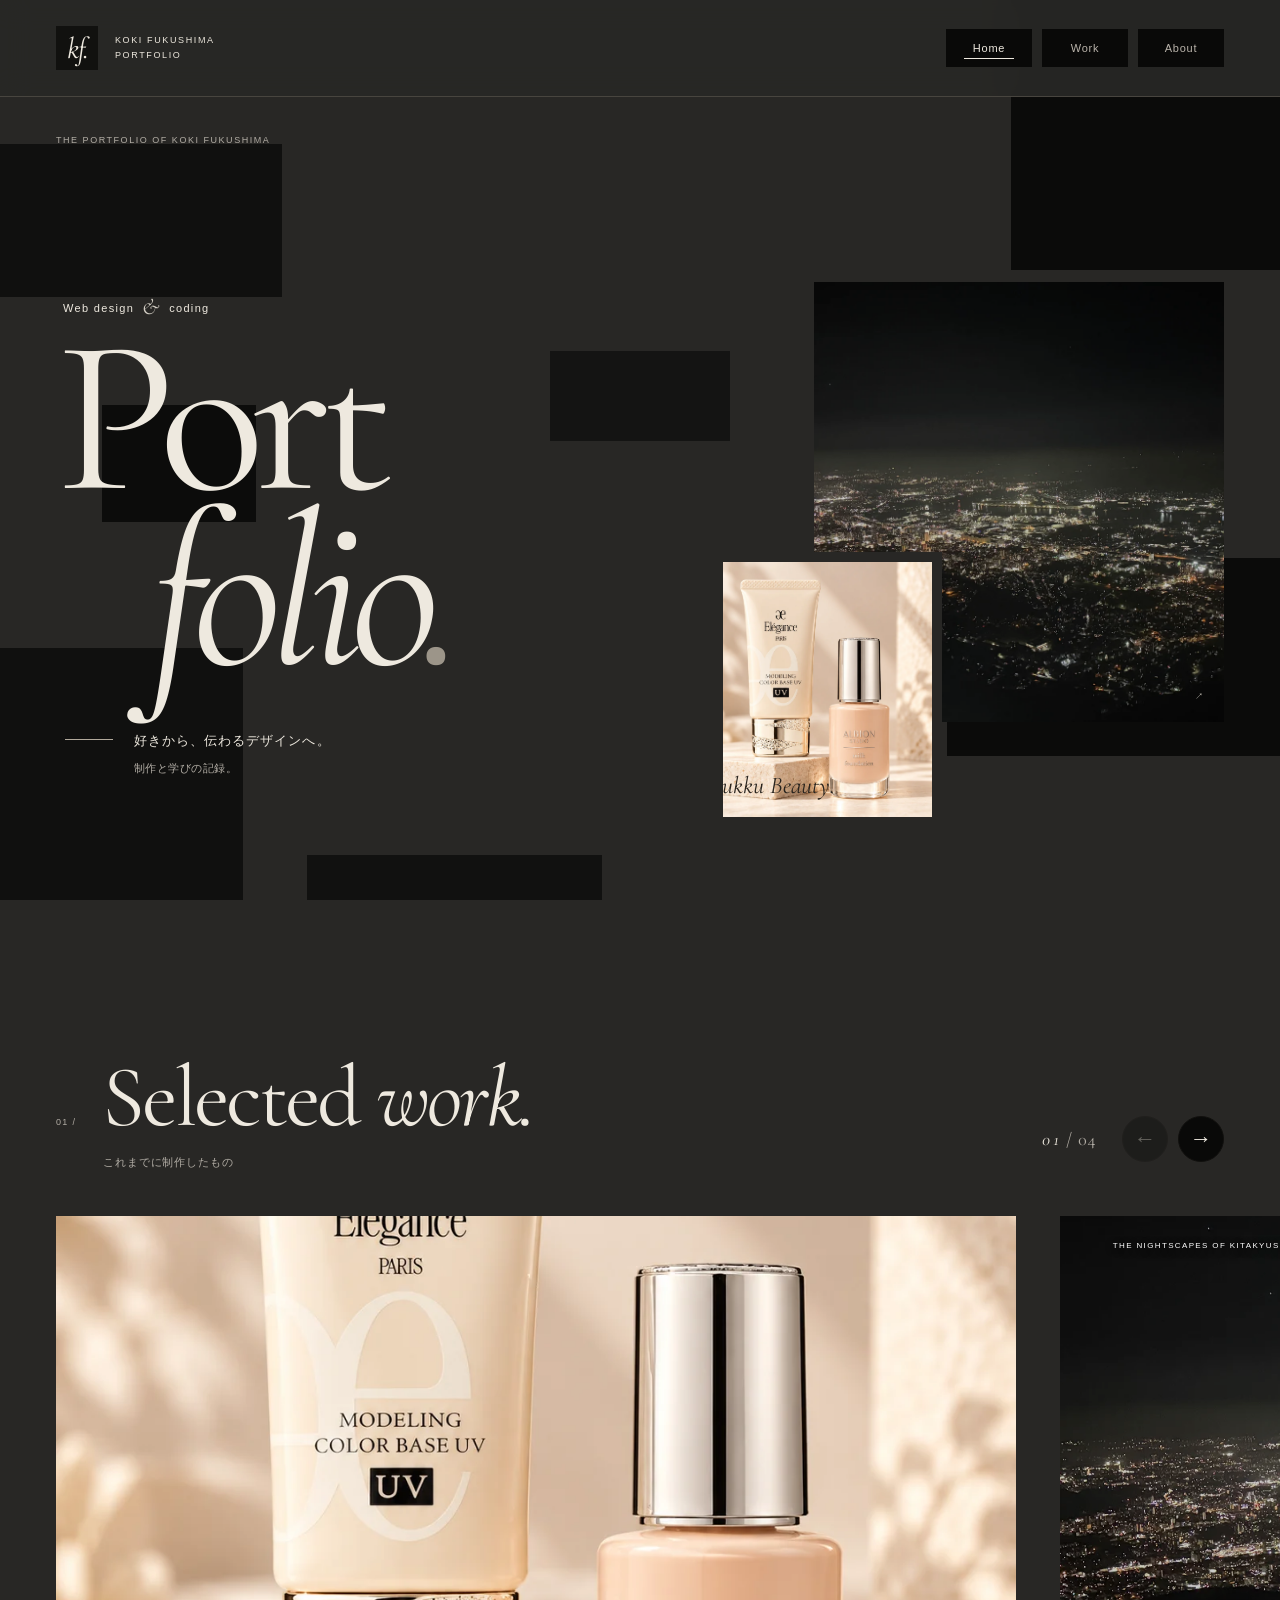
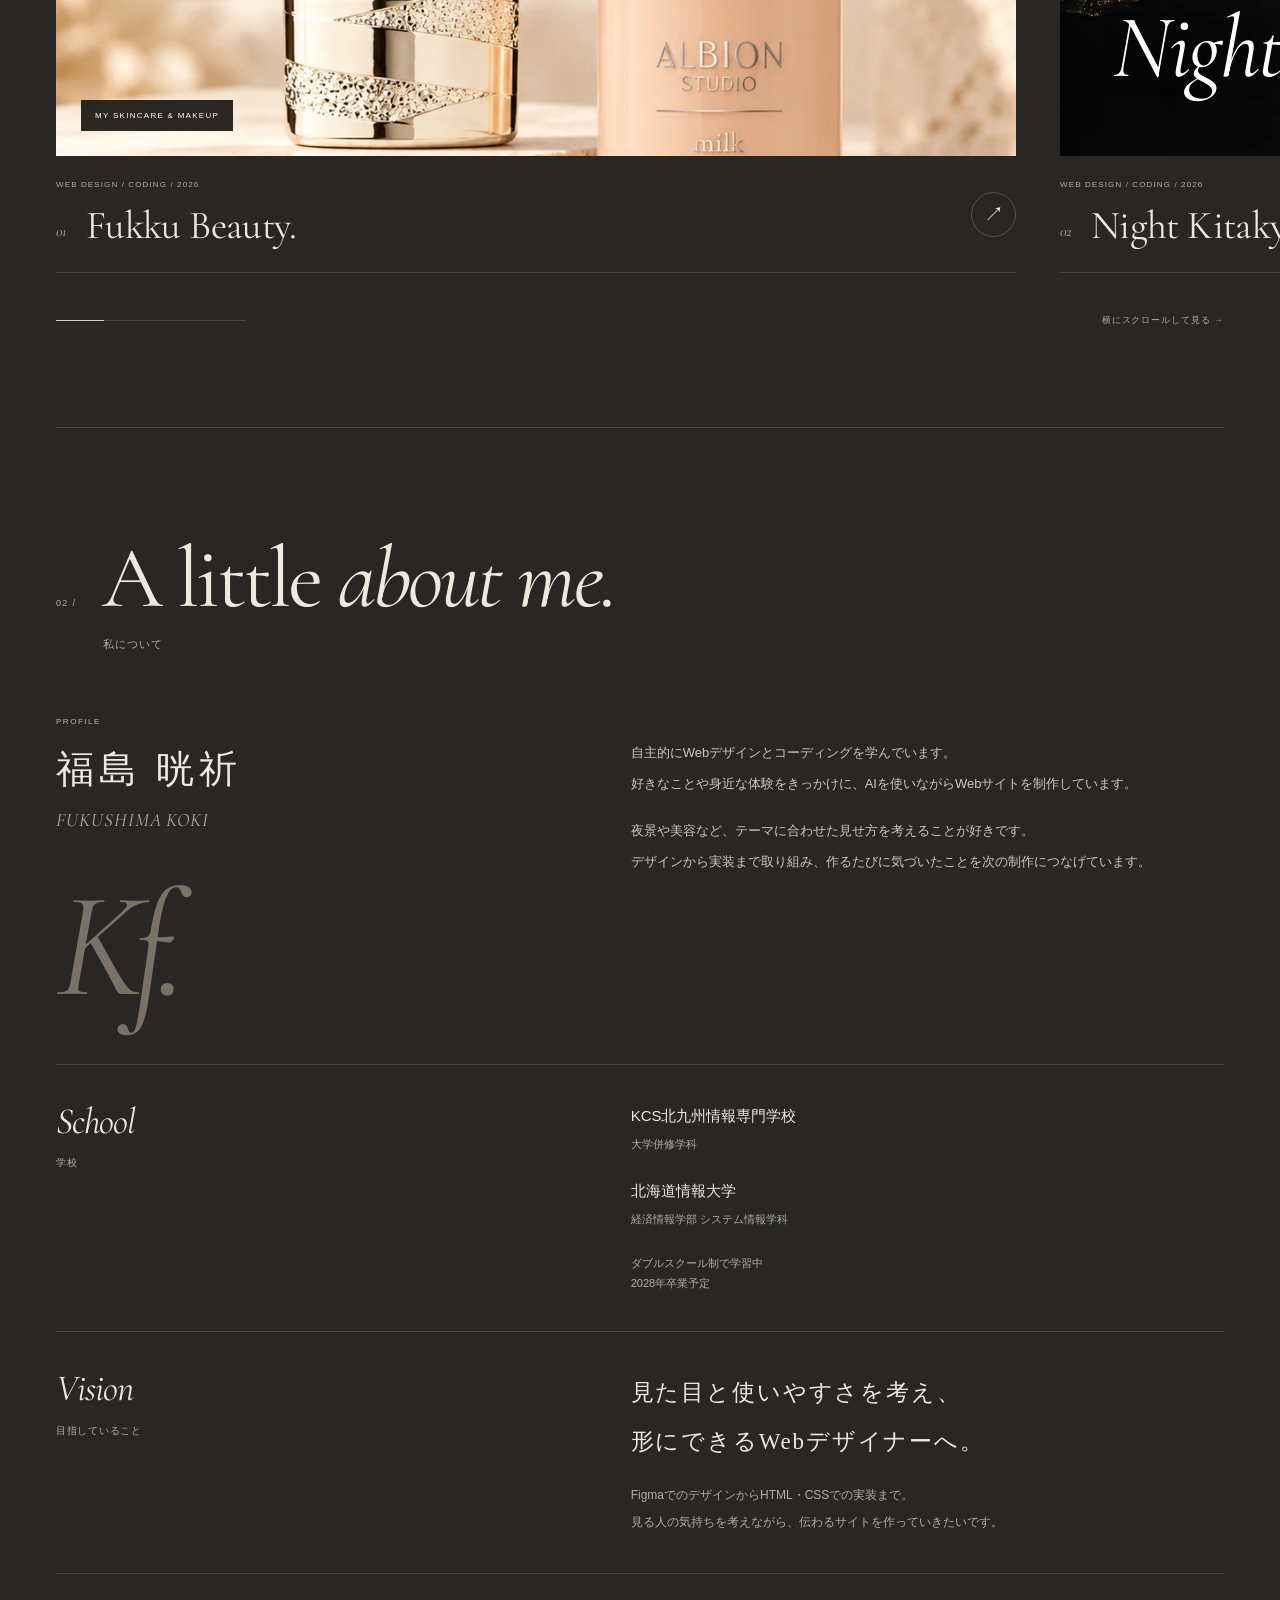
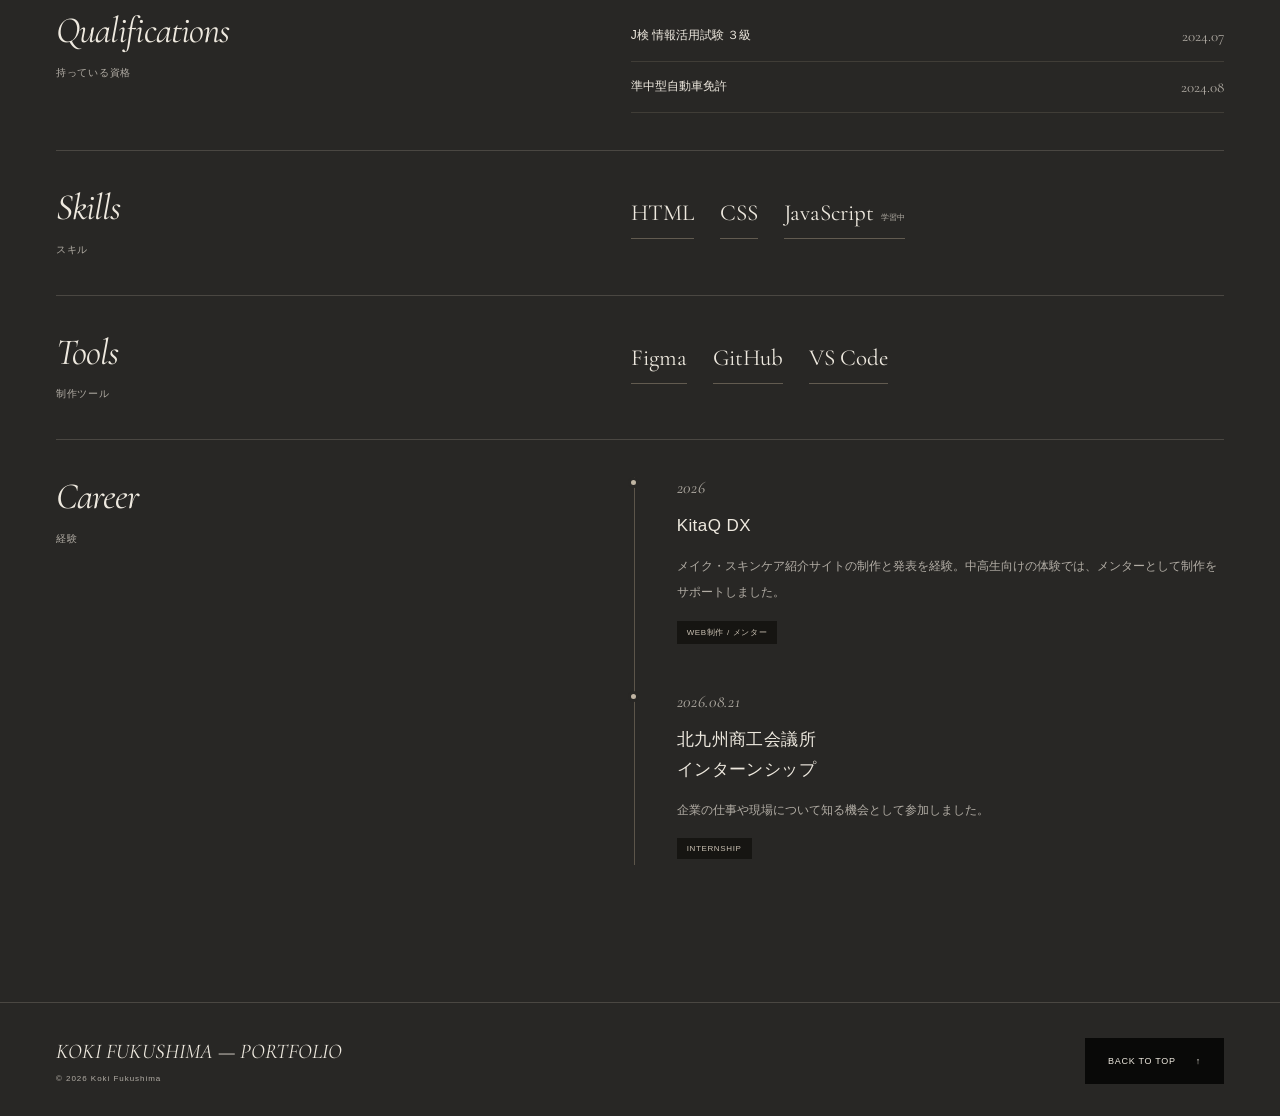
==== index.html @ ad609c37 "Reorder portfolio works and add Toresyoku project" ====
<!doctype html>
<html lang="ja">
  <head>
    <meta charset="utf-8" />
    <meta name="viewport" content="width=device-width,initial-scale=1" />
    <meta name="theme-color" content="#292929" />
    <title>Koki Fukushima — Portfolio</title>
    <meta
      name="description"
      content="福島こうきのポートフォリオ。Webデザインとコーディングの制作作品、プロフィール、活動の記録を紹介します。"
    />
    <link rel="icon" href="assets/favicon.svg" type="image/svg+xml" />
    <link rel="stylesheet" href="assets/fonts/fonts.css" />
    <link rel="stylesheet" href="styles.css" />
    <link rel="stylesheet" href="editorial.css" />
    <script defer src="app.js"></script>
  </head>

  <body>
    <div class="ambient-background" aria-hidden="true">
      <div class="ambient-scene">
        <span class="ambient-block"></span><span class="ambient-block"></span
        ><span class="ambient-block"></span><span class="ambient-block"></span
        ><span class="ambient-block"></span><span class="ambient-block"></span
        ><span class="ambient-block"></span>
      </div>
    </div>
    <a class="skip" href="#main">本文へスキップ</a>
    <header class="site-header">
      <div class="wrap header-inner">
        <a class="brand" href="index.html#home" aria-label="福島こうきのポートフォリオ ホーム"
          ><span class="brand-mark">kf.</span
          ><span class="brand-name">KOKI FUKUSHIMA<br />PORTFOLIO</span></a
        >
        <nav class="nav" aria-label="メインナビゲーション">
          <a href="#home" aria-current="location">Home</a><a href="#work">Work</a
          ><a href="#about">About</a>
        </nav>
      </div>
    </header>

    <main id="main">
      <section id="home" class="hero wrap fade-in" aria-labelledby="home-title">
        <div class="hero-top">
          <p class="micro">THE PORTFOLIO OF KOKI FUKUSHIMA</p>
        </div>
        <div class="hero-editorial">
          <div class="hero-type">
            <p class="hero-pretitle">Web design <i>&</i> coding</p>
            <h1 id="home-title" aria-label="Portfolio">
              <span class="title-first">Port</span
              ><span class="title-second">folio<span class="title-period">.</span></span>
            </h1>
            <div class="hero-description">
              <span class="fine-line" aria-hidden="true"></span>
              <p>好きから、伝わるデザインへ。<br /><span>制作と学びの記録。</span></p>
            </div>
          </div>
          <div class="hero-composition">
            <a
              class="hero-image hero-image-night"
              href="work/night-kitakyu/index.html"
              aria-label="Night Kitakyuの作品詳細を見る"
              ><img
                src="assets/night.webp"
                alt="北九州の街に広がる夜景"
                fetchpriority="high"
              /><span class="hero-image-label"
                >02 / NIGHT KITAKYU <span aria-hidden="true">↗</span></span
              ></a
            ><a
              class="hero-image hero-image-beauty"
              href="work/fukku-beauty/index.html"
              aria-label="Fukku Beauty.の作品詳細を見る"
              ><img src="assets/beauty.webp" alt="やわらかな光の中のメイク用品" /><span
                class="hero-beauty-label"
                >Fukku Beauty.</span
              ></a
            ><span class="vertical-caption" aria-hidden="true">DIFFERENT MOODS. ONE CREATOR.</span>
          </div>
        </div>
      </section>

      <section id="work" class="section work-section" aria-labelledby="work-title">
        <div class="wrap section-head">
          <div>
            <div class="section-heading">
              <span class="section-index">01 /</span>
              <h2 id="work-title">Selected <em>work.</em></h2>
            </div>
            <p class="section-sub">これまでに制作したもの</p>
          </div>
          <div class="work-controls">
            <p class="work-count" aria-live="polite" aria-atomic="true">
              <strong data-current>01</strong> / 04
            </p>
            <button
              class="arrow-button"
              data-direction="prev"
              type="button"
              aria-label="前の作品へ"
              disabled
            >
              <span class="arrow-icon" aria-hidden="true">←</span></button
            ><button
              class="arrow-button"
              data-direction="next"
              type="button"
              aria-label="次の作品へ"
            >
              <span class="arrow-icon" aria-hidden="true">→</span>
            </button>
          </div>
        </div>
        <div
          class="work-track"
          tabindex="0"
          role="region"
          aria-label="作品一覧。横スクロール、左右の矢印キー、または前後のボタンで移動できます"
        >
          <article class="work-card">
            <a
              class="card-link"
              href="work/fukku-beauty/index.html"
              aria-label="Fukku Beauty.の作品詳細を見る"
              ><div class="card-visual visual-beauty">
                <img
                  src="assets/beauty.webp"
                  alt="メイク・スキンケアサイトで使用しているベースメイク用品の画像"
                  loading="lazy"
                  decoding="async"
                /><span class="visual-label">MY SKINCARE & MAKEUP</span>
              </div>
              <div class="card-meta">
                <div>
                  <p class="card-kicker">
                    WEB DESIGN / CODING <span aria-hidden="true"> / </span> 2026
                  </p>
                  <h3><span class="card-number">01</span>Fukku Beauty.</h3>
                </div>
                <span class="card-open" aria-hidden="true">↗</span>
              </div></a
            >
          </article>
          <article class="work-card">
            <a
              class="card-link"
              href="work/night-kitakyu/index.html"
              aria-label="Night Kitakyuの作品詳細を見る"
              ><div class="card-visual visual-night">
                <img
                  src="assets/night.webp"
                  alt="Night Kitakyuで使用している皿倉山からの夜景写真"
                  loading="lazy"
                  decoding="async"
                /><span class="visual-title">Night Kitakyu</span
                ><span class="visual-corner">THE NIGHTSCAPES OF KITAKYUSHU</span>
              </div>
              <div class="card-meta">
                <div>
                  <p class="card-kicker">
                    WEB DESIGN / CODING <span aria-hidden="true"> / </span> 2026
                  </p>
                  <h3><span class="card-number">02</span>Night Kitakyu</h3>
                </div>
                <span class="card-open" aria-hidden="true">↗</span>
              </div></a
            >
          </article>
          <article class="work-card">
            <a class="card-link" href="work/toresyoku/index.html" aria-label="トレ食の作品詳細を見る">
              <div class="card-visual visual-toresyoku">
                <img src="assets/toresyoku.webp" alt="トレ食のロゴ。食事とトレーニングを組み合わせた赤いビジュアル" loading="lazy" decoding="async" />
              </div>
              <div class="card-meta">
                <div>
                  <p class="card-kicker">WEB DESIGN / CODING <span aria-hidden="true"> / </span> 2026</p>
                  <h3><span class="card-number">03</span>トレ食</h3>
                </div>
                <span class="card-open" aria-hidden="true">↗</span>
              </div>
            </a>
          </article>
          <article class="work-card">
            <a
              class="card-link"
              href="work/mens-makeup/index.html"
              aria-label="メンズメイク基礎編の作品詳細を見る"
              ><div class="card-visual visual-mens">
                <img
                  src="assets/mens.webp"
                  alt="メンズメイク基礎編で使用している洗顔のイラスト"
                  loading="lazy"
                  decoding="async"
                /><span class="visual-label">清潔感、たったの５ステップで。</span>
              </div>
              <div class="card-meta">
                <div>
                  <p class="card-kicker">
                    WEB DESIGN / CODING <span aria-hidden="true"> / </span> 2026
                  </p>
                  <h3><span class="card-number">04</span>メンズメイク基礎編</h3>
                </div>
                <span class="card-open" aria-hidden="true">↗</span>
              </div></a
            >
          </article>
        </div>
        <div class="wrap work-foot">
          <div class="progress" aria-hidden="true"><div class="progress-bar"></div></div>
          <p class="work-hint">横にスクロールして見る <span aria-hidden="true">→</span></p>
        </div>
      </section>

      <section id="about" class="section about wrap" aria-labelledby="about-title">
        <div class="section-heading">
          <span class="section-index">02 /</span>
          <h2 id="about-title">A little <em>about me.</em></h2>
        </div>
        <p class="section-sub">私について</p>
        <div class="about-intro">
          <div>
            <p class="profile-caption">PROFILE</p>
            <h3 class="profile-name">福島 晄祈</h3>
            <p class="profile-en">FUKUSHIMA KOKI</p>
            <div class="profile-mark" aria-hidden="true">Kf.</div>
          </div>
          <div class="profile-text">
            <p>
              自主的にWebデザインとコーディングを学んでいます。<br />好きなことや身近な体験をきっかけに、AIを使いながらWebサイトを制作しています。
            </p>
            <p>
              夜景や美容など、テーマに合わせた見せ方を考えることが好きです。<br />デザインから実装まで取り組み、作るたびに気づいたことを次の制作につなげています。
            </p>
          </div>
        </div>
        <div class="about-group">
          <div class="group-label">
            <h3 lang="en">School</h3>
            <p>学校</p>
          </div>
          <div>
            <div class="education-item">
              <p class="school">KCS北九州情報専門学校</p>
              <p class="school-detail">大学併修学科</p>
            </div>
            <div class="education-item">
              <p class="school">北海道情報大学</p>
              <p class="school-detail">経済情報学部 システム情報学科</p>
              <br />
              <p class="school-detail">ダブルスクール制で学習中<br />2028年卒業予定</p>
            </div>
          </div>
        </div>
        <div class="about-group">
          <div class="group-label">
            <h3 lang="en">Vision</h3>
            <p>目指していること</p>
          </div>
          <div>
            <p class="about-vision">見た目と使いやすさを考え、<br />形にできるWebデザイナーへ。</p>
            <p class="about-note">
              FigmaでのデザインからHTML・CSSでの実装まで。<br />見る人の気持ちを考えながら、伝わるサイトを作っていきたいです。
            </p>
          </div>
        </div>
        <div class="about-group">
          <div class="group-label">
            <h3 lang="en">Qualifications</h3>
            <p>持っている資格</p>
          </div>
          <ul class="cert-list">
            <li><span>J検 情報活用試験 ３級</span><time datetime="2024-07">2024.07</time></li>
            <li><span>準中型自動車免許</span><time datetime="2024-08">2024.08</time></li>
          </ul>
        </div>
        <div class="about-group">
          <div class="group-label">
            <h3 lang="en">Skills</h3>
            <p>スキル</p>
          </div>
          <div>
            <div class="skills">
              <span class="skill">HTML</span><span class="skill">CSS</span
              ><span class="skill">JavaScript<small>学習中</small></span>
            </div>
          </div>
        </div>
        <div class="about-group">
          <div class="group-label">
            <h3 lang="en">Tools</h3>
            <p>制作ツール</p>
          </div>
          <div>
            <div class="skills">
              <span class="skill">Figma</span><span class="skill">GitHub</span
              ><span class="skill">VS Code</span>
            </div>
          </div>
        </div>
        <div class="about-group events">
          <div class="group-label">
            <h3 lang="en">Career</h3>
            <p>経験</p>
          </div>
          <div class="timeline">
            <article class="timeline-item">
              <time datetime="2026">2026</time>
              <h4>KitaQ DX</h4>
              <p>
                メイク・スキンケア紹介サイトの制作と発表を経験。中高生向けの体験では、メンターとして制作をサポートしました。
              </p>
              <span class="event-type">WEB制作 / メンター</span>
            </article>
            <article class="timeline-item">
              <time datetime="2026-08-21">2026.08.21</time>
              <h4>北九州商工会議所<br />インターンシップ</h4>
              <p>企業の仕事や現場について知る機会として参加しました。</p>
              <span class="event-type">INTERNSHIP</span>
            </article>
          </div>
        </div>
      </section>
    </main>

    <footer class="footer">
      <div class="wrap footer-inner">
        <div>
          <p class="footer-title">KOKI FUKUSHIMA — PORTFOLIO</p>
          <p class="footer-copy">© 2026 Koki Fukushima</p>
        </div>
        <a class="back-top" href="index.html#home">BACK TO TOP <span aria-hidden="true">↑</span></a>
      </div>
    </footer>
  </body>
</html>
---- assets/fonts/fonts.css ----
@font-face {
  font-family: 'Cormorant Garamond';
  font-style: italic;
  font-weight: 400;
  font-display: swap;
  src: url(cormorant-0.ttf) format('truetype');
}

@font-face {
  font-family: 'Cormorant Garamond';
  font-style: italic;
  font-weight: 500;
  font-display: swap;
  src: url(cormorant-1.ttf) format('truetype');
}

@font-face {
  font-family: 'Cormorant Garamond';
  font-style: normal;
  font-weight: 400;
  font-display: swap;
  src: url(cormorant-2.ttf) format('truetype');
}

@font-face {
  font-family: 'Cormorant Garamond';
  font-style: normal;
  font-weight: 500;
  font-display: swap;
  src: url(cormorant-3.ttf) format('truetype');
}
---- styles.css ----
/* 色・余白・文字の設定はここでまとめて変更できます。 */
:root {
  --bg: #292929;
  --surface: #303030;
  --ink: #f1f0eb;
  --muted: #b3b3af;
  --line: #494949;
  --black: #080808;
  --page: min(1200px, calc(100% - 112px));
  --radius: 4px;
  font-family: Arial, 'Noto Sans JP', 'Hiragino Kaku Gothic ProN', 'Yu Gothic', Meiryo, sans-serif;
  color: var(--ink);
  background: var(--bg);
  font-synthesis: none;
  color-scheme: dark;
}

* {
  box-sizing: border-box;
}

html {
  scroll-behavior: smooth;
  scroll-padding-top: 110px;
}

body {
  margin: 0;
  overflow-x: hidden;
}

button,
a {
  -webkit-tap-highlight-color: transparent;
}

a {
  color: inherit;
  text-decoration: none;
}

button {
  font: inherit;
}

button,
a {
  touch-action: manipulation;
}

button:focus-visible,
a:focus-visible,
[tabindex]:focus-visible {
  outline: 2px solid #eee;
  outline-offset: 6px;
}

::selection {
  background: #d8d8d2;
  color: #111;
}

.wrap {
  width: var(--page);
  margin-inline: auto;
}

.skip {
  position: fixed;
  top: -100px;
  left: 20px;
  z-index: 100;
  background: #fff;
  color: #111;
  padding: 12px;
}

.skip:focus {
  top: 10px;
}

.site-header {
  height: 94px;
  position: sticky;
  top: 0;
  z-index: 20;
  background: #292929f5;
  backdrop-filter: blur(12px);
  border-bottom: 1px solid var(--line);
}

.header-inner {
  height: 100%;
  display: flex;
  align-items: center;
  justify-content: space-between;
}

.brand {
  display: flex;
  align-items: center;
  gap: 13px;
}

.brand-mark {
  height: 39px;
  width: 39px;
  display: grid;
  place-items: center;
  background: var(--black);
  font-weight: 700;
  font-size: 16px;
  letter-spacing: -1px;
  border-radius: 2px;
}

.brand-name {
  font-size: 12px;
  letter-spacing: 0.1em;
  line-height: 1.45;
}

.nav {
  display: flex;
  gap: 5px;
  background: var(--black);
  padding: 5px;
  border-radius: 5px;
}

.nav a {
  min-width: 83px;
  padding: 12px 17px;
  text-align: center;
  color: #aaa;
  font-size: 13px;
  border-radius: 3px;
  transition:
    background 0.2s,
    color 0.2s;
}

.nav a:hover {
  color: #fff;
  background: #202020;
}

.nav a[aria-current] {
  background: #252525;
  color: #fff;
}

.nav a[aria-current]:before {
  content: '';
  display: inline-block;
  width: 5px;
  height: 5px;
  border-radius: 50%;
  background: #eee;
  vertical-align: middle;
  margin-right: 8px;
}

.hero {
  padding: 76px 0 38px;
  min-height: 650px;
  display: flex;
  flex-direction: column;
  justify-content: space-between;
}

.hero-top,
.hero-bottom,
.hero-foot,
.section-head,
.work-foot,
.card-meta,
.footer-inner {
  display: flex;
  justify-content: space-between;
  align-items: center;
  gap: 24px;
}

.micro {
  font-size: 11px;
  letter-spacing: 0.14em;
  font-weight: 500;
}

.muted {
  color: var(--muted);
}

.hero-top .micro:last-child {
  color: var(--muted);
}

h1,
h2,
h3,
p {
  margin: 0;
}

.hero h1 {
  font-size: clamp(72px, 12.8vw, 184px);
  line-height: 0.95;
  font-weight: 500;
  letter-spacing: -0.075em;
  margin: 44px 0 39px;
  white-space: nowrap;
}

.hero h1 span {
  color: #92928f;
}

.hero-bottom {
  align-items: flex-end;
}

.hero-copy {
  font-size: clamp(20px, 2.25vw, 30px);
  font-weight: 500;
  line-height: 1.8;
  letter-spacing: 0.06em;
}

.hero-profile {
  font-size: 12px;
  line-height: 2.1;
  letter-spacing: 0.05em;
}

.hero-profile strong {
  display: block;
  color: var(--ink);
  font-weight: 500;
  font-size: 17px;
}

.hero-foot {
  padding-top: 43px;
  margin-top: 43px;
  border-top: 1px solid var(--line);
}

.scroll-link {
  display: inline-flex;
  align-items: center;
  gap: 17px;
  font-size: 11px;
  letter-spacing: 0.1em;
}

.down {
  font-size: 20px;
}

.section {
  padding: 78px 0 90px;
  scroll-margin-top: 25px;
}

.section-head {
  align-items: flex-end;
  margin-bottom: 37px;
}

.section-heading {
  display: flex;
  align-items: baseline;
  gap: 22px;
}

.section-heading h2 {
  font-size: clamp(48px, 6.4vw, 82px);
  font-weight: 400;
  letter-spacing: -0.055em;
  line-height: 1;
}

.section-index {
  font-size: 11px;
  color: var(--muted);
  letter-spacing: 0.1em;
}

.section-sub {
  font-size: 12px;
  color: var(--muted);
  margin-top: 15px;
  letter-spacing: 0.06em;
}

.work-controls {
  display: flex;
  align-items: center;
  gap: 10px;
}

.work-count {
  font-size: 12px;
  letter-spacing: 0.08em;
  color: var(--muted);
  margin-right: 15px;
  font-variant-numeric: tabular-nums;
}

.work-count strong {
  font-weight: 400;
  color: var(--ink);
}

.arrow-button {
  display: grid;
  place-items: center;
  background: var(--black);
  color: var(--ink);
  border: 1px solid var(--black);
  border-radius: 50%;
  width: 45px;
  height: 45px;
  cursor: pointer;
  transition:
    background 0.2s,
    transform 0.2s;
}

.arrow-button:hover {
  background: #171717;
  transform: translateY(-2px);
}

.arrow-button:disabled {
  opacity: 0.3;
  cursor: default;
  transform: none;
}

.arrow-icon {
  font-size: 22px;
  font-weight: 400;
}

.work-track {
  display: flex;
  gap: 30px;
  overflow-x: auto;
  scroll-snap-type: x mandatory;
  scrollbar-width: none;
  padding: 2px max(56px, calc((100vw - 1200px) / 2)) 20px;
  scroll-padding-inline: max(56px, calc((100vw - 1200px) / 2));
  overscroll-behavior-inline: contain;
}

.work-track::-webkit-scrollbar {
  display: none;
}

.work-card {
  flex: 0 0 min(78vw, 940px);
  scroll-snap-align: start;
  min-width: 0;
}

.card-link {
  display: block;
}

.card-visual {
  position: relative;
  width: 100%;
  aspect-ratio: 16/9;
  overflow: hidden;
  border-radius: var(--radius);
  background: #151515;
}

.card-visual img {
  width: 100%;
  height: 100%;
  object-fit: cover;
  display: block;
  transition: transform 0.65s cubic-bezier(0.2, 0.7, 0.2, 1);
}

.card-link:hover .card-visual img {
  transform: scale(1.025);
}

.visual-night img {
  filter: brightness(0.8);
}

.visual-night .visual-title {
  position: absolute;
  left: 6%;
  bottom: 12%;
  font-family: Georgia, serif;
  font-weight: 400;
  font-size: clamp(30px, 5vw, 72px);
  color: #fff;
  letter-spacing: 0.025em;
  text-shadow: 0 2px 20px #000;
}

.visual-corner {
  position: absolute;
  top: 22px;
  left: 25px;
  font-size: 10px;
  letter-spacing: 0.15em;
  color: #fff;
  text-shadow: 0 2px 8px #000;
}

.visual-beauty {
  background: #f1dce2;
}

.visual-beauty img {
  object-fit: cover;
  object-position: center 50%;
}

.visual-mens {
  background: #c6dfcd;
}

.visual-mens img {
  object-fit: contain;
  width: 75%;
  margin-left: auto;
  margin-right: auto;
}

.visual-label {
  position: absolute;
  left: 28px;
  bottom: 28px;
  padding: 9px 13px;
  background: #080808df;
  color: #fff;
  font-size: 11px;
  letter-spacing: 0.06em;
}

.card-meta {
  margin-top: 22px;
  align-items: flex-start;
}

.card-kicker {
  font-size: 10px;
  color: var(--muted);
  letter-spacing: 0.12em;
  margin-bottom: 10px;
}

.card-meta h3 {
  font-size: clamp(20px, 2.1vw, 28px);
  font-weight: 400;
  letter-spacing: 0.01em;
}

.card-number {
  display: inline-block;
  margin-right: 13px;
  font-size: 11px;
  color: var(--muted);
  vertical-align: middle;
}

.card-open {
  height: 40px;
  width: 40px;
  border: 1px solid var(--line);
  border-radius: 50%;
  display: grid;
  place-items: center;
  font-size: 22px;
  transition: background 0.2s;
}

.card-link:hover .card-open {
  background: var(--black);
  border-color: var(--black);
}

.work-foot {
  margin-top: 12px;
}

.progress {
  width: 160px;
  height: 2px;
  background: #4c4c4c;
}

.progress-bar {
  width: 33.333%;
  height: 100%;
  background: #d8d8d2;
  transition: transform 0.2s;
}

.work-hint {
  color: var(--muted);
  font-size: 10px;
  letter-spacing: 0.11em;
}

.about {
  border-top: 1px solid var(--line);
  padding-top: 90px;
}

.about-intro {
  display: grid;
  grid-template-columns: 1fr 1.45fr;
  gap: 80px;
  margin-top: 62px;
}

.profile-caption {
  font-size: 11px;
  letter-spacing: 0.15em;
  color: var(--muted);
  margin-bottom: 18px;
}

.profile-name {
  font-size: 38px;
  font-weight: 400;
  letter-spacing: 0.07em;
}

.profile-en {
  margin-top: 15px;
  color: var(--muted);
  font-size: 13px;
  letter-spacing: 0.12em;
}

.profile-mark {
  font-family: Georgia, serif;
  font-size: 115px;
  letter-spacing: -0.09em;
  color: #555550;
  line-height: 1;
  margin-top: 47px;
}

.profile-text {
  font-size: 14px;
  line-height: 2.25;
  color: #d0d0cb;
}

.profile-text p + p {
  margin-top: 16px;
}

.about-group {
  display: grid;
  grid-template-columns: 1fr 1.45fr;
  gap: 80px;
  border-top: 1px solid var(--line);
  padding: 34px 0;
}

.about-group:first-of-type {
  margin-top: 50px;
}

.group-label h3 {
  font-size: 16px;
  font-weight: 400;
  letter-spacing: 0.03em;
}

.group-label p {
  color: var(--muted);
  font-size: 10px;
  letter-spacing: 0.1em;
  margin-top: 9px;
}

.education-item + .education-item {
  margin-top: 22px;
}

.school {
  font-size: 16px;
  line-height: 1.8;
}

.school-detail {
  font-size: 12px;
  line-height: 1.9;
  color: var(--muted);
  margin-top: 5px;
}

.about-vision {
  font-size: 20px;
  line-height: 1.9;
  letter-spacing: 0.04em;
}

.about-note {
  font-size: 13px;
  color: var(--muted);
  line-height: 2;
  margin-top: 16px;
}

.cert-list {
  list-style: none;
  padding: 0;
  margin: 0;
}

.cert-list li {
  display: flex;
  justify-content: space-between;
  gap: 20px;
  padding: 13px 0;
  font-size: 14px;
  border-bottom: 1px solid #3b3b3b;
}

.cert-list time {
  font-size: 11px;
  color: var(--muted);
  white-space: nowrap;
}

.skills {
  display: flex;
  gap: 10px;
  flex-wrap: wrap;
}

.skill {
  border: 1px solid #555;
  padding: 10px 17px;
  font-size: 12px;
  line-height: 1.5;
  border-radius: 2px;
}

.skill small {
  color: var(--muted);
  font-size: 10px;
  margin-left: 7px;
}

.events {
  padding-bottom: 12px;
}

.timeline {
  padding-left: 23px;
  margin-left: 3px;
  border-left: 1px solid #5b5b58;
}

.timeline-item {
  position: relative;
  padding: 0 0 42px 15px;
}

.timeline-item:last-child {
  padding-bottom: 6px;
}

.timeline-item:before {
  content: '';
  width: 8px;
  height: 8px;
  background: var(--ink);
  border: 4px solid var(--bg);
  box-sizing: content-box;
  border-radius: 50%;
  position: absolute;
  left: -32px;
  top: 0;
}

.timeline time {
  font-size: 11px;
  color: var(--muted);
  letter-spacing: 0.1em;
}

.timeline h4 {
  font-size: 17px;
  font-weight: 400;
  line-height: 1.8;
  margin: 12px 0 10px;
}

.timeline p {
  font-size: 12px;
  color: var(--muted);
  line-height: 2;
}

.event-type {
  display: inline-block;
  font-size: 9px;
  letter-spacing: 0.08em;
  background: #1b1b1b;
  padding: 4px 8px;
  margin-top: 13px;
  color: #c6c6c0;
}

.footer {
  border-top: 1px solid var(--line);
  padding: 34px 0 27px;
}

.footer-title {
  font-size: 15px;
  letter-spacing: 0.03em;
}

.footer-copy {
  font-size: 10px;
  color: var(--muted);
  margin-top: 10px;
  letter-spacing: 0.07em;
}

.back-top {
  display: inline-flex;
  align-items: center;
  gap: 20px;
  background: var(--black);
  padding: 16px 22px;
  border-radius: 3px;
  font-size: 11px;
}

.detail-main {
  padding: 48px 0 100px;
}

.back-link {
  display: inline-flex;
  gap: 14px;
  font-size: 12px;
  color: var(--muted);
  padding: 12px 0;
}

.detail-heading {
  margin: 51px 0 35px;
}

.detail-heading h1 {
  font-size: clamp(33px, 5.6vw, 72px);
  line-height: 1.25;
  font-weight: 400;
  letter-spacing: -0.035em;
  margin-top: 18px;
}

.detail-subtitle {
  font-size: 14px;
  color: var(--muted);
  line-height: 1.9;
  margin-top: 20px;
}

.detail-main .card-visual {
  margin-top: 36px;
}

.detail-actions {
  display: flex;
  gap: 12px;
  flex-wrap: wrap;
  margin: 29px 0 50px;
}

.button {
  display: inline-flex;
  justify-content: space-between;
  align-items: center;
  gap: 50px;
  background: var(--black);
  color: #fff;
  padding: 19px 24px;
  border: 1px solid #111;
  border-radius: 3px;
  font-size: 13px;
  transition: background 0.2s;
}

.button:hover {
  background: #161616;
}

.button.secondary {
  border: 1px solid #585858;
}

.project-facts {
  display: grid;
  grid-template-columns: repeat(3, 1fr);
  border-top: 1px solid var(--line);
  border-bottom: 1px solid var(--line);
  margin: 0 0 70px;
  gap: 30px;
  padding: 28px 0;
}

.project-facts dt {
  font-size: 10px;
  letter-spacing: 0.1em;
  color: var(--muted);
  margin-bottom: 12px;
}

.project-facts dd {
  margin: 0;
  font-size: 13px;
  line-height: 1.9;
}

.detail-section {
  display: grid;
  grid-template-columns: 0.7fr 1.5fr;
  gap: 80px;
  margin-top: 64px;
}

.detail-section h2 {
  font-size: 14px;
  font-weight: 400;
  line-height: 1.8;
}

.detail-section h2 span {
  display: block;
  font-size: 10px;
  color: var(--muted);
  letter-spacing: 0.1em;
  margin-top: 8px;
}

.detail-copy p {
  font-size: 14px;
  line-height: 2.2;
  color: #d4d4ce;
}

.detail-copy h3 {
  font-size: 21px;
  font-weight: 400;
  line-height: 1.7;
  margin-bottom: 17px;
}

.detail-copy article + article {
  margin-top: 36px;
  padding-top: 30px;
  border-top: 1px solid var(--line);
}

.detail-photo {
  width: 100%;
  display: block;
  max-height: 420px;
  object-fit: cover;
  margin: 26px 0 12px;
  border-radius: 3px;
}

.photo-caption {
  font-size: 10px !important;
  color: var(--muted) !important;
}

.detail-bottom {
  margin-top: 80px;
  border-top: 1px solid var(--line);
  padding-top: 30px;
  display: flex;
  justify-content: space-between;
  align-items: center;
  gap: 20px;
}

.detail-next {
  font-size: 17px;
}

.detail-next small {
  display: block;
  font-size: 10px;
  color: var(--muted);
  letter-spacing: 0.1em;
  margin-bottom: 10px;
}

.fade-in {
  animation: appear 0.7s ease both;
}

@keyframes appear {
  from {
    opacity: 0;
    transform: translateY(16px);
  }

  to {
    opacity: 1;
    transform: translateY(0);
  }
}

@media (min-width: 1600px) {
  .hero h1 {
    font-size: 184px;
  }
}

@media (max-width: 850px) {
  :root {
    --page: calc(100% - 48px);
  }

  .site-header {
    height: 78px;
  }

  .brand-name {
    display: none;
  }

  .hero {
    padding-top: 58px;
    min-height: 600px;
  }

  .hero h1 {
    font-size: 13vw;
  }

  .hero-bottom {
    align-items: flex-start;
  }

  .hero-copy {
    font-size: 23px;
  }

  .work-track {
    padding-inline: 24px;
    scroll-padding-inline: 24px;
  }

  .work-card {
    flex-basis: 85vw;
  }

  .about-intro,
  .about-group {
    grid-template-columns: 0.8fr 1.3fr;
    gap: 35px;
  }

  .profile-name {
    font-size: 30px;
  }

  .profile-mark {
    font-size: 90px;
  }

  .detail-section {
    gap: 35px;
    grid-template-columns: 0.65fr 1.5fr;
  }

  .visual-night .visual-title {
    font-size: 6vw;
  }

  .project-facts {
    gap: 20px;
  }

  .section {
    padding-top: 65px;
    padding-bottom: 70px;
  }
}

@media (max-width: 560px) {
  :root {
    --page: calc(100% - 40px);
  }

  html {
    scroll-padding-top: 85px;
  }

  .site-header {
    height: 72px;
  }

  .brand-mark {
    width: 34px;
    height: 34px;
  }

  .nav {
    gap: 0;
    padding: 4px;
  }

  .nav a {
    min-width: 65px;
    font-size: 11px;
    padding: 11px 12px;
  }

  .nav a[aria-current]:before {
    margin-right: 6px;
    width: 4px;
    height: 4px;
  }

  .hero {
    padding-top: 40px;
    min-height: 605px;
  }

  .hero-top .micro {
    font-size: 8px;
    letter-spacing: 0.1em;
  }

  .hero h1 {
    font-size: 13.1vw;
    margin: 46px 0 45px;
    letter-spacing: -0.07em;
  }

  .hero-bottom {
    display: block;
  }

  .hero-copy {
    font-size: 22px;
    line-height: 1.9;
  }

  .hero-profile {
    margin-top: 32px;
    font-size: 10px;
    line-height: 1.8;
  }

  .hero-profile strong {
    font-size: 14px;
  }

  .hero-foot {
    padding-top: 23px;
    margin-top: 31px;
  }

  .hero-foot .micro {
    font-size: 8px;
  }

  .section-head {
    gap: 10px;
    margin-bottom: 27px;
  }

  .section-heading {
    gap: 13px;
  }

  .section-heading h2 {
    font-size: 53px;
  }

  .section-sub {
    font-size: 10px;
  }

  .work-count {
    font-size: 10px;
    margin-right: 3px;
  }

  .work-controls {
    gap: 7px;
  }

  .arrow-button {
    height: 35px;
    width: 35px;
  }

  .arrow-icon {
    font-size: 18px;
  }

  .work-track {
    padding-inline: 20px;
    scroll-padding-inline: 20px;
    gap: 18px;
  }

  .work-card {
    flex-basis: 85vw;
  }

  .card-visual {
    aspect-ratio: 4/3;
  }

  .visual-night .visual-title {
    font-size: 8vw;
    bottom: 15%;
    left: 6%;
  }

  .visual-corner {
    font-size: 7px;
    left: 17px;
    top: 17px;
  }

  .visual-label {
    bottom: 16px;
    left: 16px;
    font-size: 8px;
    padding: 7px 9px;
  }

  .card-kicker {
    font-size: 8px;
    margin-bottom: 9px;
  }

  .card-meta h3 {
    font-size: 19px;
    line-height: 1.5;
  }

  .card-open {
    width: 32px;
    height: 32px;
    font-size: 18px;
    flex-shrink: 0;
  }

  .card-number {
    font-size: 9px;
    margin-right: 7px;
  }

  .work-hint {
    font-size: 8px;
  }

  .progress {
    width: 100px;
  }

  .about-intro,
  .about-group {
    grid-template-columns: 1fr;
    gap: 24px;
  }

  .about-intro {
    margin-top: 38px;
  }

  .profile-mark {
    display: none;
  }

  .profile-name {
    font-size: 33px;
  }

  .profile-en {
    font-size: 11px;
  }

  .profile-text {
    font-size: 13px;
  }

  .about-group {
    padding: 28px 0;
  }

  .about-group:first-of-type {
    margin-top: 35px;
  }

  .group-label {
    display: flex;
    align-items: center;
    gap: 15px;
  }

  .group-label h3 {
    font-size: 14px;
  }

  .group-label p {
    margin: 0;
  }

  .about-vision {
    font-size: 19px;
  }

  .school {
    font-size: 15px;
  }

  .cert-list li {
    font-size: 12px;
  }

  .timeline h4 {
    font-size: 16px;
  }

  .timeline p {
    font-size: 12px;
  }

  .footer-inner {
    align-items: flex-start;
    gap: 10px;
  }

  .footer-title {
    font-size: 12px;
  }

  .footer-copy {
    font-size: 8px;
  }

  .back-top {
    font-size: 9px;
    padding: 13px 15px;
    gap: 15px;
  }

  .detail-main {
    padding-top: 26px;
  }

  .detail-heading {
    margin-top: 35px;
  }

  .detail-heading h1 {
    font-size: 36px;
  }

  .detail-subtitle {
    font-size: 12px;
  }

  .detail-actions {
    gap: 8px;
    margin-bottom: 35px;
  }

  .button {
    font-size: 11px;
    padding: 16px;
    gap: 25px;
  }

  .project-facts {
    grid-template-columns: 1fr;
    gap: 19px;
    margin-bottom: 43px;
  }

  .project-facts > div {
    display: grid;
    grid-template-columns: 85px 1fr;
    gap: 15px;
  }

  .project-facts dt {
    margin: 3px 0 0;
  }

  .project-facts dd {
    font-size: 12px;
  }

  .detail-section {
    grid-template-columns: 1fr;
    gap: 24px;
    margin-top: 42px;
  }

  .detail-section h2 span {
    display: inline;
    margin-left: 13px;
  }

  .detail-copy h3 {
    font-size: 20px;
  }

  .detail-copy p {
    font-size: 13px;
  }

  .detail-bottom {
    align-items: flex-start;
  }

  .detail-next {
    font-size: 13px;
    max-width: 48%;
  }

  .detail-bottom .back-link {
    font-size: 11px;
  }
}

@media (prefers-reduced-motion: reduce) {
  html {
    scroll-behavior: auto;
  }

  *,
  *:before,
  *:after {
    animation: none !important;
    transition: none !important;
  }

  .work-track {
    scroll-behavior: auto;
  }
}

.sr-only {
  position: absolute;
  width: 1px;
  height: 1px;
  padding: 0;
  margin: -1px;
  overflow: hidden;
  clip: rect(0, 0, 0, 0);
  white-space: nowrap;
  border: 0;
}

.about-intro + .about-group {
  margin-top: 50px;
}

@media (max-width: 560px) {
  .about-intro + .about-group {
    margin-top: 35px;
  }
}
---- editorial.css ----
/* Editorial direction: charcoal, ivory, fine serif typography, generous space. */
:root {
  --bg: #282725;
  --surface: #302f2c;
  --ink: #eee9df;
  --muted: #b2ada5;
  --line: #4a4742;
  --black: #090908;
  --page: min(1200px, calc(100% - 112px));
  --radius: 0px;
  --serif: 'Cormorant Garamond', Baskerville, 'Times New Roman', serif;
}

.site-header {
  height: 97px;
  background: #282725f2;
  border-bottom-color: #48453f;
  backdrop-filter: blur(15px);
}

.brand {
  gap: 17px;
}

.brand-mark {
  font-family: var(--serif);
  font-style: italic;
  font-size: 30px;
  font-weight: 400;
  letter-spacing: -0.06em;
  width: 42px;
  height: 44px;
  border-radius: 0;
  background: #11110f;
}

.brand-name {
  font-size: 9px;
  line-height: 1.65;
  letter-spacing: 0.18em;
}

.nav {
  background: transparent;
  border-radius: 0;
  gap: 10px;
  padding: 0;
}

.nav a {
  position: relative;
  min-width: 86px;
  padding: 13px 18px;
  font-size: 11px;
  letter-spacing: 0.07em;
  background: var(--black);
  color: #b9b3aa;
  border-radius: 0;
}

.nav a[aria-current] {
  background: var(--black);
  color: var(--ink);
}

.nav a[aria-current]:before {
  display: none;
}

.nav a:after {
  content: '';
  position: absolute;
  left: 18px;
  right: 18px;
  bottom: 8px;
  height: 1px;
  background: var(--ink);
  transform: scaleX(0);
  transform-origin: left;
  transition: transform 0.35s;
}

.nav a[aria-current]:after,
.nav a:hover:after {
  transform: scaleX(1);
}

.nav a:hover {
  background: #171612;
  color: #f2ede4;
}

.hero {
  padding: 38px 0 27px;
  min-height: 850px;
  justify-content: flex-start;
  position: relative;
}

.hero-top {
  width: 100%;
  margin-bottom: 29px;
}

.hero-top .micro {
  font-size: 9px;
  letter-spacing: 0.17em;
}

.hero-editorial {
  display: grid;
  grid-template-columns: 1.1fr 0.9fr;
  align-items: center;
  position: relative;
  flex: 1;
  min-height: 590px;
  gap: 20px;
}

.hero-type {
  position: relative;
  z-index: 2;
  padding: 0 0 20px;
}

.hero-pretitle {
  font-size: 11px;
  letter-spacing: 0.12em;
  margin: 0 0 17px 7px;
}

.hero-pretitle i {
  font-family: var(--serif);
  font-weight: 400;
  font-size: 23px;
  vertical-align: -2px;
  margin: 0 4px;
  color: #d4cfc5;
}

.hero h1 {
  font-family: var(--serif);
  font-weight: 400;
  letter-spacing: -0.055em;
  font-size: clamp(155px, 17.2vw, 235px);
  line-height: 0.73;
  margin: 0;
  white-space: normal;
}

.title-first {
  display: block;
  color: var(--ink) !important;
}

.title-second {
  display: block;
  color: var(--ink) !important;
  font-style: italic;
  margin-left: 94px;
  line-height: 0.87;
}

.title-period {
  color: #9c9589 !important;
}

.hero-description {
  display: flex;
  align-items: flex-start;
  gap: 21px;
  margin-top: 37px;
  margin-left: 9px;
}

.fine-line {
  width: 48px;
  height: 1px;
  background: #b1a99b;
  margin-top: 12px;
  flex-shrink: 0;
}

.hero-description p {
  font-size: 13px;
  line-height: 2.1;
  letter-spacing: 0.08em;
}

.hero-description p span {
  color: var(--muted);
  font-size: 11px;
  letter-spacing: 0.04em;
}

.hero-composition {
  position: relative;
  min-height: 535px;
  margin-left: 16px;
  margin-top: 4px;
}

.hero-image {
  position: absolute;
  display: block;
  overflow: hidden;
}

.hero-image img {
  display: block;
  width: 100%;
  height: 100%;
  object-fit: cover;
  transition:
    transform 1.4s cubic-bezier(0.2, 0.65, 0.2, 1),
    filter 1.2s;
}

.hero-image:hover img {
  transform: scale(1.045);
}

.hero-image-night {
  height: 440px;
  width: 82%;
  right: 0;
  top: 0;
  background: #10110f;
}

.hero-image-night img {
  object-position: 64% 65%;
  filter: brightness(0.82);
}

.hero-image-label {
  position: absolute;
  left: 20px;
  right: 20px;
  bottom: 20px;
  display: flex;
  justify-content: space-between;
  font-size: 8px;
  letter-spacing: 0.13em;
  color: #f0eadd;
}

.hero-image-beauty {
  width: 47%;
  height: 255px;
  left: -27px;
  bottom: 0;
  outline: 10px solid var(--bg);
}

.hero-image-beauty img {
  object-position: 50% 53%;
}

.hero-beauty-label {
  position: absolute;
  left: 14px;
  bottom: 17px;
  font-family: var(--serif);
  font-size: 24px;
  font-style: italic;
  color: #29241e;
}

.vertical-caption {
  position: absolute;
  right: -31px;
  top: 35px;
  writing-mode: vertical-rl;
  font-size: 8px;
  color: var(--muted);
  letter-spacing: 0.19em;
}

.hero-foot {
  margin-top: 43px;
  padding-top: 20px;
  border-top: 1px solid var(--line);
}

.hero-signature {
  font-family: var(--serif);
  font-style: italic;
  font-size: 27px;
  line-height: 1.2;
}

.hero-signature span {
  display: block;
  font-family: Arial, sans-serif;
  font-size: 7px;
  letter-spacing: 0.2em;
  font-style: normal;
  margin-top: 10px;
  color: var(--muted);
}

.scroll-link {
  font-size: 9px;
  letter-spacing: 0.14em;
  gap: 23px;
}

.scroll-circle {
  width: 46px;
  height: 46px;
  border: 1px solid #655f54;
  display: grid;
  place-items: center;
  border-radius: 50%;
  font-size: 20px;
  transition:
    transform 0.3s,
    background 0.3s;
}

.scroll-link:hover .scroll-circle {
  transform: translateY(4px);
  background: var(--black);
}

.section {
  padding-top: 105px;
  padding-bottom: 100px;
}

.section-head {
  margin-bottom: 44px;
}

.section-heading {
  gap: 26px;
  align-items: baseline;
}

.section-heading h2 {
  font-family: var(--serif);
  font-size: clamp(55px, 6.8vw, 88px);
  font-weight: 400;
  letter-spacing: -0.035em;
  line-height: 1.05;
}

.section-heading h2 em {
  font-weight: 400;
}

.section-index {
  font-size: 9px;
  letter-spacing: 0.15em;
}

.section-sub {
  margin-left: 47px;
  font-size: 11px;
  letter-spacing: 0.08em;
  margin-top: 12px;
}

.work-controls {
  align-self: flex-end;
  padding-bottom: 8px;
}

.work-count {
  font-family: var(--serif);
  font-size: 18px;
  letter-spacing: 0.04em;
}

.work-count strong {
  font-style: italic;
}

.arrow-button {
  width: 46px;
  height: 46px;
  border-color: #11100e;
}

.arrow-button:hover {
  background: #151411;
  transform: translateY(0);
}

.work-track {
  gap: 44px;
}

.work-card {
  flex-basis: min(76vw, 960px);
}

.card-visual {
  aspect-ratio: 16/9;
  border-radius: 0;
}

.card-visual img {
  transition: transform 1.1s cubic-bezier(0.2, 0.65, 0.2, 1);
}

.card-link:hover .card-visual img {
  transform: scale(1.035);
}

.visual-night .visual-title {
  font-family: var(--serif);
  font-style: italic;
  font-size: clamp(45px, 7vw, 94px);
  letter-spacing: -0.025em;
  bottom: 10%;
  left: 5.5%;
}

.visual-corner {
  left: 5.5%;
  top: 25px;
  font-size: 8px;
  letter-spacing: 0.17em;
}

.visual-label {
  font-size: 8px;
  letter-spacing: 0.16em;
  background: #15120fe6;
  left: 25px;
  bottom: 25px;
  padding: 11px 14px;
}

.visual-beauty img {
  object-position: 50% 53%;
}

.visual-mens {
  background: #cbd2c2;
}

.visual-mens img {
  width: 82%;
}

.card-meta {
  margin-top: 24px;
  align-items: center;
  border-bottom: 1px solid var(--line);
  padding-bottom: 23px;
}

.card-kicker {
  font-size: 8px;
  letter-spacing: 0.14em;
  margin-bottom: 12px;
}

.card-meta h3 {
  font-family: var(--serif);
  font-size: clamp(25px, 3.1vw, 40px);
  letter-spacing: -0.015em;
}

.visual-mens + .card-meta h3 {
  font-family: 'Yu Mincho', YuMincho, serif;
  font-size: 26px;
}

.card-number {
  font-family: var(--serif);
  font-style: italic;
  font-size: 15px;
  margin-right: 20px;
}

.card-open {
  border-color: #5a554c;
  width: 45px;
  height: 45px;
  font-size: 20px;
}

.work-foot {
  margin-top: 15px;
}

.work-hint {
  font-size: 9px;
  letter-spacing: 0.1em;
}

.progress {
  background: #4b4741;
  height: 1px;
  width: 190px;
}

.progress-bar {
  background: #d6cdbf;
  height: 1px;
}

.about {
  padding-top: 105px;
}

.about-intro {
  grid-template-columns: 1fr 1.25fr;
  gap: 100px;
  margin-top: 65px;
}

.profile-caption {
  font-size: 8px;
  color: #c0b7a9;
  letter-spacing: 0.19em;
}

.profile-name {
  font-family: 'Yu Mincho', YuMincho, serif;
  font-size: 38px;
  font-weight: 400;
  letter-spacing: 0.13em;
}

.profile-en {
  font-family: var(--serif);
  font-size: 19px;
  letter-spacing: 0.05em;
  font-style: italic;
  margin-top: 13px;
}

.profile-mark {
  font-family: var(--serif);
  font-style: italic;
  font-size: 150px;
  letter-spacing: -0.08em;
  line-height: 0.9;
  color: #797267;
  margin-top: 48px;
}

.profile-text {
  font-size: 13px;
  color: #cdc7be;
  line-height: 2.4;
  padding-top: 20px;
}

.about-group {
  grid-template-columns: 1fr 1.25fr;
  gap: 100px;
  padding: 37px 0;
}

.group-label h3 {
  font-size: 14px;
  letter-spacing: 0.1em;
}

.group-label p {
  font-size: 8px;
  letter-spacing: 0.15em;
  margin-top: 11px;
}

.about-vision {
  font-family: 'Yu Mincho', YuMincho, serif;
  font-size: 23px;
  line-height: 2.1;
  letter-spacing: 0.08em;
}

.about-note {
  font-size: 12px;
  line-height: 2.25;
  color: var(--muted);
}

.school {
  font-size: 15px;
}

.school-detail {
  font-size: 11px;
}

.cert-list li {
  font-size: 12px;
  padding: 16px 0;
  border-bottom-color: #403d37;
}

.cert-list time {
  font-family: var(--serif);
  font-size: 15px;
}

.skills {
  column-gap: 26px;
  row-gap: 5px;
}

.skill {
  border: none;
  border-bottom: 1px solid #625b50;
  padding: 8px 0;
  font-family: var(--serif);
  font-size: 23px;
  border-radius: 0;
}

.skill small {
  font-family: Arial, sans-serif;
  font-size: 8px;
}

.timeline {
  border-color: #5c554a;
  padding-left: 24px;
}

.timeline-item {
  padding-left: 18px;
  padding-bottom: 47px;
}

.timeline-item:before {
  width: 5px;
  height: 5px;
  left: -31px;
  border-width: 3px;
  background: #c0b5a3;
}

.timeline time {
  font-family: var(--serif);
  font-size: 17px;
  letter-spacing: 0.04em;
  font-style: italic;
}

.timeline h4 {
  font-weight: 400;
  font-size: 17px;
  letter-spacing: 0.025em;
  margin: 13px 0 11px;
}

.timeline p {
  font-size: 12px;
  line-height: 2.2;
}

.event-type {
  font-size: 8px;
  background: #161512;
  color: #c9c0b2;
  padding: 6px 10px;
  margin-top: 15px;
}

.footer {
  padding: 35px 0 32px;
}

.footer-title {
  font-family: var(--serif);
  font-style: italic;
  font-size: 21px;
  letter-spacing: 0;
}

.footer-copy {
  font-size: 8px;
  letter-spacing: 0.12em;
}

.back-top {
  border-radius: 0;
  font-size: 9px;
  padding: 18px 23px;
  letter-spacing: 0.08em;
}

.detail-main {
  padding-top: 45px;
}

.back-link {
  font-size: 11px;
}

.detail-heading {
  margin-top: 52px;
}

.detail-heading h1 {
  font-family: var(--serif);
  font-size: clamp(42px, 7.8vw, 100px);
  font-weight: 400;
  letter-spacing: -0.035em;
}

.detail-subtitle {
  font-size: 13px;
  letter-spacing: 0.04em;
  line-height: 2;
}

.detail-heading .micro {
  font-size: 9px;
  letter-spacing: 0.13em;
}

.button {
  border-radius: 0;
  padding: 20px 27px;
  font-size: 11px;
  letter-spacing: 0.04em;
  gap: 55px;
}

.button.secondary {
  border-color: #4d473d;
  background: #0e0d0b;
}

.project-facts {
  padding-block: 32px;
}

.project-facts dt {
  font-size: 8px;
  letter-spacing: 0.12em;
}

.project-facts dd {
  font-size: 12px;
}

.detail-section {
  margin-top: 72px;
}

.detail-section h2 {
  font-size: 13px;
  letter-spacing: 0.07em;
}

.detail-section h2 span {
  font-size: 8px;
  letter-spacing: 0.13em;
  margin-top: 10px;
}

.detail-copy h3 {
  font-family: 'Yu Mincho', YuMincho, serif;
  font-size: 24px;
  line-height: 1.9;
}

.detail-copy p {
  font-size: 13px;
  color: #d1cbc1;
  line-height: 2.4;
}

.detail-photo {
  border-radius: 0;
}

.detail-next {
  font-family: var(--serif);
  font-style: italic;
  font-size: 25px;
}

.detail-next small {
  font-family: Arial, sans-serif;
  font-style: normal;
  font-size: 8px;
}

.photo-caption {
  font-size: 9px !important;
}

/* 入場アニメーションは控えめに。動きを減らす設定では無効になります。 */
.hero-type {
  animation: type-reveal 1.2s ease both;
}

.hero-composition {
  animation: image-reveal 1.5s cubic-bezier(0.2, 0.7, 0.2, 1) both;
}

.hero-image-beauty {
  animation: inset-reveal 1.6s cubic-bezier(0.2, 0.7, 0.2, 1) both;
}

.reveal-enabled .editorial-reveal {
  opacity: 0;
  transform: translateY(25px);
  transition:
    opacity 1s ease,
    transform 1s cubic-bezier(0.2, 0.7, 0.2, 1);
}

.reveal-enabled .editorial-reveal.is-visible {
  opacity: 1;
  transform: translateY(0);
}

@keyframes type-reveal {
  from {
    opacity: 0;
    transform: translateY(22px);
  }

  to {
    opacity: 1;
    transform: translateY(0);
  }
}

@keyframes image-reveal {
  from {
    opacity: 0;
    clip-path: inset(8% 0 0 0);
    transform: translateY(20px);
  }

  to {
    opacity: 1;
    clip-path: inset(0);
    transform: translateY(0);
  }
}

@keyframes inset-reveal {
  from {
    opacity: 0;
    transform: translateY(35px);
  }

  to {
    opacity: 1;
    transform: translateY(0);
  }
}

@media (min-width: 1600px) {
  .hero h1 {
    font-size: 235px;
  }
}

@media (max-width: 1000px) {
  .hero {
    min-height: 790px;
  }

  .hero-editorial {
    min-height: 540px;
  }

  .hero h1 {
    font-size: 19vw;
  }

  .title-second {
    margin-left: 62px;
  }

  .hero-composition {
    min-height: 475px;
    margin-left: 0;
  }

  .hero-image-night {
    height: 385px;
    width: 87%;
  }

  .hero-image-beauty {
    height: 220px;
    width: 52%;
    left: -22px;
  }

  .hero-description {
    gap: 15px;
  }

  .hero-description p {
    font-size: 12px;
  }

  .fine-line {
    width: 30px;
  }

  .hero-foot {
    margin-top: 35px;
  }

  .about-intro,
  .about-group {
    gap: 60px;
  }
}

@media (max-width: 850px) {
  :root {
    --page: calc(100% - 56px);
  }

  .site-header {
    height: 83px;
  }

  .brand-name {
    display: block;
    font-size: 8px;
  }

  .hero {
    min-height: 720px;
    padding-top: 31px;
  }

  .hero-top .micro {
    font-size: 7px;
    letter-spacing: 0.12em;
  }

  .hero-editorial {
    min-height: 485px;
    grid-template-columns: 1.05fr 0.95fr;
    gap: 12px;
  }

  .hero h1 {
    font-size: 21vw;
  }

  .title-second {
    margin-left: 43px;
  }

  .hero-pretitle {
    font-size: 9px;
    margin-bottom: 13px;
  }

  .hero-composition {
    min-height: 420px;
  }

  .hero-image-night {
    height: 340px;
    width: 88%;
  }

  .hero-image-beauty {
    height: 185px;
    left: -10px;
    outline-width: 7px;
  }

  .hero-description {
    margin-top: 29px;
  }

  .hero-description p {
    font-size: 11px;
  }

  .hero-description p span {
    font-size: 9px;
  }

  .hero-image-label {
    left: 13px;
    right: 13px;
    bottom: 15px;
    font-size: 6px;
  }

  .hero-beauty-label {
    font-size: 19px;
    left: 10px;
    bottom: 12px;
  }

  .vertical-caption {
    right: -20px;
    font-size: 6px;
  }

  .section {
    padding-top: 78px;
    padding-bottom: 78px;
  }

  .section-heading h2 {
    font-size: 64px;
  }

  .section-heading {
    gap: 18px;
  }

  .section-sub {
    margin-left: 35px;
  }

  .work-track {
    padding-inline: 28px;
    scroll-padding-inline: 28px;
    gap: 28px;
  }

  .work-card {
    flex-basis: 83vw;
  }

  .about-intro,
  .about-group {
    gap: 35px;
    grid-template-columns: 0.8fr 1.2fr;
  }

  .profile-mark {
    font-size: 130px;
  }

  .profile-text {
    padding-top: 0;
  }

  .detail-section {
    gap: 40px;
  }

  .detail-heading h1 {
    font-size: 70px;
  }
}

@media (max-width: 560px) {
  :root {
    --page: calc(100% - 40px);
  }

  .site-header {
    height: 76px;
  }

  .brand-mark {
    width: 32px;
    height: 36px;
    font-size: 26px;
  }

  .brand-name {
    display: none;
  }

  .nav {
    gap: 6px;
  }

  .nav a {
    min-width: 63px;
    font-size: 10px;
    padding: 12px 13px;
  }

  .nav a:after {
    left: 13px;
    right: 13px;
    bottom: 7px;
  }

  .hero {
    min-height: 850px;
    padding-top: 29px;
  }

  .hero-top {
    margin-bottom: 24px;
    align-items: flex-start;
    gap: 10px;
  }

  .hero-top .micro {
    font-size: 6px;
    letter-spacing: 0.11em;
  }

  .hero-top .micro:last-child {
    text-align: right;
    max-width: 100px;
    line-height: 1.8;
  }

  .hero-editorial {
    display: block;
    min-height: 660px;
    flex: initial;
  }

  .hero-type {
    padding: 0;
    z-index: 3;
    pointer-events: none;
  }

  .hero-pretitle {
    font-size: 8px;
    margin-left: 3px;
    margin-bottom: 8px;
  }

  .hero-pretitle i {
    font-size: 19px;
  }

  .hero h1 {
    font-size: clamp(145px, 42vw, 210px);
    line-height: 0.72;
    letter-spacing: -0.055em;
  }

  .title-first {
    line-height: 0.75;
  }

  .title-second {
    margin-left: 53px;
    line-height: 0.88;
  }

  .hero-description {
    margin-top: 26px;
    margin-left: 2px;
    gap: 14px;
    max-width: 250px;
  }

  .hero-description p {
    font-size: 11px;
    line-height: 2;
  }

  .hero-description p span {
    font-size: 9px;
  }

  .fine-line {
    width: 24px;
    margin-top: 10px;
  }

  .hero-composition {
    min-height: 0;
    position: absolute;
    inset: 0;
    margin: 0;
    pointer-events: none;
  }

  .hero-image {
    pointer-events: auto;
  }

  .hero-image-night {
    top: 282px;
    right: 0;
    width: 62%;
    height: 300px;
    z-index: 0;
  }

  .hero-image-night img {
    object-position: 64% 68%;
    filter: brightness(0.7);
  }

  .hero-image-beauty {
    top: 455px;
    bottom: auto;
    left: 7px;
    width: 37%;
    height: 180px;
    outline-width: 6px;
    z-index: 1;
  }

  .hero-image-label {
    font-size: 5px;
    letter-spacing: 0.07em;
    left: 10px;
    right: 10px;
    bottom: 12px;
  }

  .hero-beauty-label {
    font-size: 17px;
    left: 9px;
    bottom: 13px;
  }

  .vertical-caption {
    right: auto;
    left: 2px;
    top: 410px;
    writing-mode: horizontal-tb;
    font-size: 5px;
    letter-spacing: 0.13em;
    max-width: 110px;
  }

  .hero-foot {
    margin-top: 8px;
    padding-top: 20px;
    align-items: center;
  }

  .hero-signature {
    font-size: 24px;
  }

  .hero-signature span {
    font-size: 5px;
    letter-spacing: 0.1em;
    margin-top: 8px;
  }

  .scroll-link {
    gap: 12px;
    font-size: 6px;
    letter-spacing: 0.1em;
  }

  .scroll-circle {
    width: 34px;
    height: 34px;
    font-size: 17px;
  }

  .section {
    padding-top: 65px;
    padding-bottom: 65px;
  }

  .section-head {
    align-items: center;
    gap: 10px;
    margin-bottom: 29px;
  }

  .section-heading {
    gap: 12px;
  }

  .section-heading h2 {
    font-size: 47px;
    letter-spacing: -0.04em;
  }

  .section-heading h2 em {
    display: block;
  }

  .section-index {
    font-size: 8px;
    align-self: flex-start;
    margin-top: 9px;
  }

  .section-sub {
    margin-left: 27px;
    font-size: 9px;
    margin-top: 13px;
  }

  .work-controls {
    gap: 6px;
    padding-bottom: 2px;
  }

  .work-count {
    font-size: 15px;
    margin-right: 0;
    white-space: nowrap;
  }

  .arrow-button {
    width: 32px;
    height: 32px;
  }

  .arrow-icon {
    font-size: 17px;
  }

  .work-track {
    padding-inline: 20px;
    scroll-padding-inline: 20px;
    gap: 20px;
  }

  .work-card {
    flex-basis: 85vw;
  }

  .card-visual {
    aspect-ratio: 4/3;
  }

  .visual-night .visual-title {
    font-size: 40px;
    bottom: 12%;
    left: 6%;
  }

  .visual-corner {
    font-size: 5px;
    top: 17px;
  }

  .visual-label {
    font-size: 6px;
    left: 16px;
    bottom: 16px;
    padding: 9px 11px;
  }

  .card-meta {
    padding-bottom: 19px;
    margin-top: 19px;
    gap: 12px;
  }

  .card-meta h3 {
    font-size: 29px;
    line-height: 1.2;
  }

  .visual-mens + .card-meta h3 {
    font-size: 20px;
  }

  .card-kicker {
    font-size: 6px;
    letter-spacing: 0.12em;
    margin-bottom: 11px;
  }

  .card-number {
    font-size: 12px;
    margin-right: 10px;
  }

  .card-open {
    width: 33px;
    height: 33px;
    font-size: 18px;
  }

  .work-foot {
    margin-top: 8px;
  }

  .work-hint {
    font-size: 7px;
  }

  .progress {
    width: 100px;
  }

  .about-intro,
  .about-group {
    grid-template-columns: 1fr;
    gap: 25px;
  }

  .about-intro {
    margin-top: 43px;
  }

  .profile-name {
    font-size: 30px;
  }

  .profile-en {
    font-size: 18px;
  }

  .profile-text {
    font-size: 12px;
    line-height: 2.4;
  }

  .profile-mark {
    display: none;
  }

  .about-group {
    padding: 30px 0;
  }

  .group-label h3 {
    font-size: 12px;
  }

  .group-label p {
    font-size: 7px;
    margin: 0;
  }

  .about-vision {
    font-size: 20px;
    line-height: 2;
  }

  .about-note {
    font-size: 11px;
  }

  .school {
    font-size: 14px;
  }

  .school-detail {
    font-size: 10px;
  }

  .cert-list li {
    font-size: 11px;
  }

  .cert-list time {
    font-size: 14px;
  }

  .skills {
    column-gap: 22px;
  }

  .skill {
    font-size: 23px;
  }

  .timeline h4 {
    font-size: 15px;
  }

  .timeline p {
    font-size: 11px;
  }

  .timeline time {
    font-size: 17px;
  }

  .event-type {
    font-size: 7px;
  }

  .footer-title {
    font-size: 17px;
  }

  .footer-copy {
    font-size: 6px;
  }

  .back-top {
    padding: 14px;
    font-size: 7px;
    gap: 13px;
  }

  .detail-main {
    padding-top: 25px;
  }

  .detail-heading {
    margin-top: 35px;
  }

  .detail-heading h1 {
    font-size: 44px;
    line-height: 1.2;
  }

  .detail-heading .micro {
    font-size: 7px;
    line-height: 1.8;
  }

  .detail-subtitle {
    font-size: 11px;
  }

  .detail-actions {
    gap: 8px;
  }

  .button {
    padding: 17px;
    font-size: 10px;
    gap: 20px;
  }

  .project-facts {
    padding-block: 24px;
  }

  .project-facts dd {
    font-size: 11px;
  }

  .detail-section {
    grid-template-columns: 1fr;
    gap: 24px;
    margin-top: 43px;
  }

  .detail-section h2 {
    font-size: 12px;
  }

  .detail-section h2 span {
    font-size: 7px;
  }

  .detail-copy h3 {
    font-size: 21px;
  }

  .detail-copy p {
    font-size: 12px;
  }

  .detail-next {
    font-size: 20px;
  }

  .detail-bottom .back-link {
    font-size: 10px;
  }
}

@media (max-width: 360px) {
  .hero-description p {
    font-size: 10px;
  }

  .hero-description p span {
    font-size: 8px;
  }

  .hero h1 {
    font-size: 42vw;
  }

  .title-second {
    margin-left: 38px;
  }

  .hero-image-night {
    top: 267px;
  }

  .hero-image-beauty {
    top: 438px;
  }

  .section-heading h2 {
    font-size: 43px;
  }
}

@media (prefers-reduced-motion: reduce) {
  .hero-type,
  .hero-composition,
  .hero-image-beauty {
    animation: none;
  }

  .reveal-enabled .editorial-reveal {
    opacity: 1;
    transform: none;
    transition: none;
  }

  .hero-image img {
    transition: none;
  }
}

/* 黒いブロックを並べた背景を、本文より遅い速度でスクロールする。 */
body {
  position: relative;
  isolation: isolate;
  min-height: 100vh;
}

.ambient-background {
  position: fixed;
  inset: 0;
  z-index: -1;
  overflow: hidden;
  pointer-events: none;
  user-select: none;
}

.ambient-block {
  position: absolute;
  display: block;
  background: #0c0c0b;
}

.ambient-block:nth-child(1) {
  top: 16%;
  left: -12%;
  width: 34%;
  height: 17%;
  background: #10100f;
}

.ambient-block:nth-child(2) {
  top: -2%;
  right: -8%;
  width: 29%;
  height: 32%;
  background: #0b0b0a;
}

.ambient-block:nth-child(3) {
  top: 39%;
  left: 43%;
  width: 14%;
  height: 10%;
  background: #141413;
}

.ambient-block:nth-child(4) {
  top: 62%;
  right: -12%;
  width: 38%;
  height: 22%;
  background: #0b0b0a;
}

.ambient-block:nth-child(5) {
  top: 72%;
  left: -10%;
  width: 29%;
  height: 32%;
  background: #10100f;
}

.ambient-block:nth-child(6) {
  top: 95%;
  left: 24%;
  width: 23%;
  height: 15%;
  background: #111110;
}

.ambient-block:nth-child(7) {
  top: 45%;
  left: 8%;
  width: 12%;
  height: 13%;
  background: #0c0c0b;
}

@media (max-width: 560px) {
  .ambient-block:nth-child(1) {
    top: 17%;
    left: -18%;
    width: 58%;
    height: 14%;
  }

  .ambient-block:nth-child(2) {
    right: -17%;
    width: 48%;
    height: 31%;
  }

  .ambient-block:nth-child(3) {
    left: 46%;
    top: 40%;
    width: 22%;
    height: 10%;
  }

  .ambient-block:nth-child(4) {
    top: 64%;
    right: -18%;
    width: 56%;
    height: 21%;
  }

  .ambient-block:nth-child(5) {
    top: 77%;
    left: -18%;
    width: 50%;
    height: 30%;
  }

  .ambient-block:nth-child(6) {
    left: 35%;
    width: 28%;
    height: 13%;
  }

  .ambient-block:nth-child(7) {
    top: 48%;
    left: -5%;
    width: 24%;
    height: 12%;
  }
}

/* About: 英語を大きな主見出しに、日本語を小さな補助見出しにする。 */
.group-label h3 {
  font-family: var(--serif);
  font-style: italic;
  font-size: 37px;
  font-weight: 400;
  letter-spacing: -0.025em;
  line-height: 1.1;
}

.group-label p {
  font-family: Arial, 'Yu Gothic', Meiryo, sans-serif;
  font-size: 10px;
  line-height: 1.7;
  letter-spacing: 0.07em;
  margin-top: 12px;
  color: var(--muted);
}

@media (max-width: 850px) {
  .group-label h3 {
    font-size: 33px;
  }

  .group-label p {
    font-size: 9px;
  }
}

@media (max-width: 560px) {
  .group-label {
    align-items: baseline;
    gap: 15px;
    flex-wrap: wrap;
  }

  .group-label h3 {
    font-size: 34px;
  }

  .group-label p {
    font-size: 9px;
    margin: 0;
  }
}

/* 繰り返しのない一続きの背景を、レイヤー全体で1/4速で流す。 */
.ambient-scene {
  position: absolute;
  inset: 0;
  width: 100%;
  height: 100%;
  will-change: transform;
}

@media (prefers-reduced-motion: reduce) {
  .ambient-scene {
    transform: none !important;
    will-change: auto;
  }
}

/* トレ食のロゴ全体が見えるように表示する。 */
.visual-toresyoku { background: #4c0000; }
.visual-toresyoku img { object-fit: contain; }
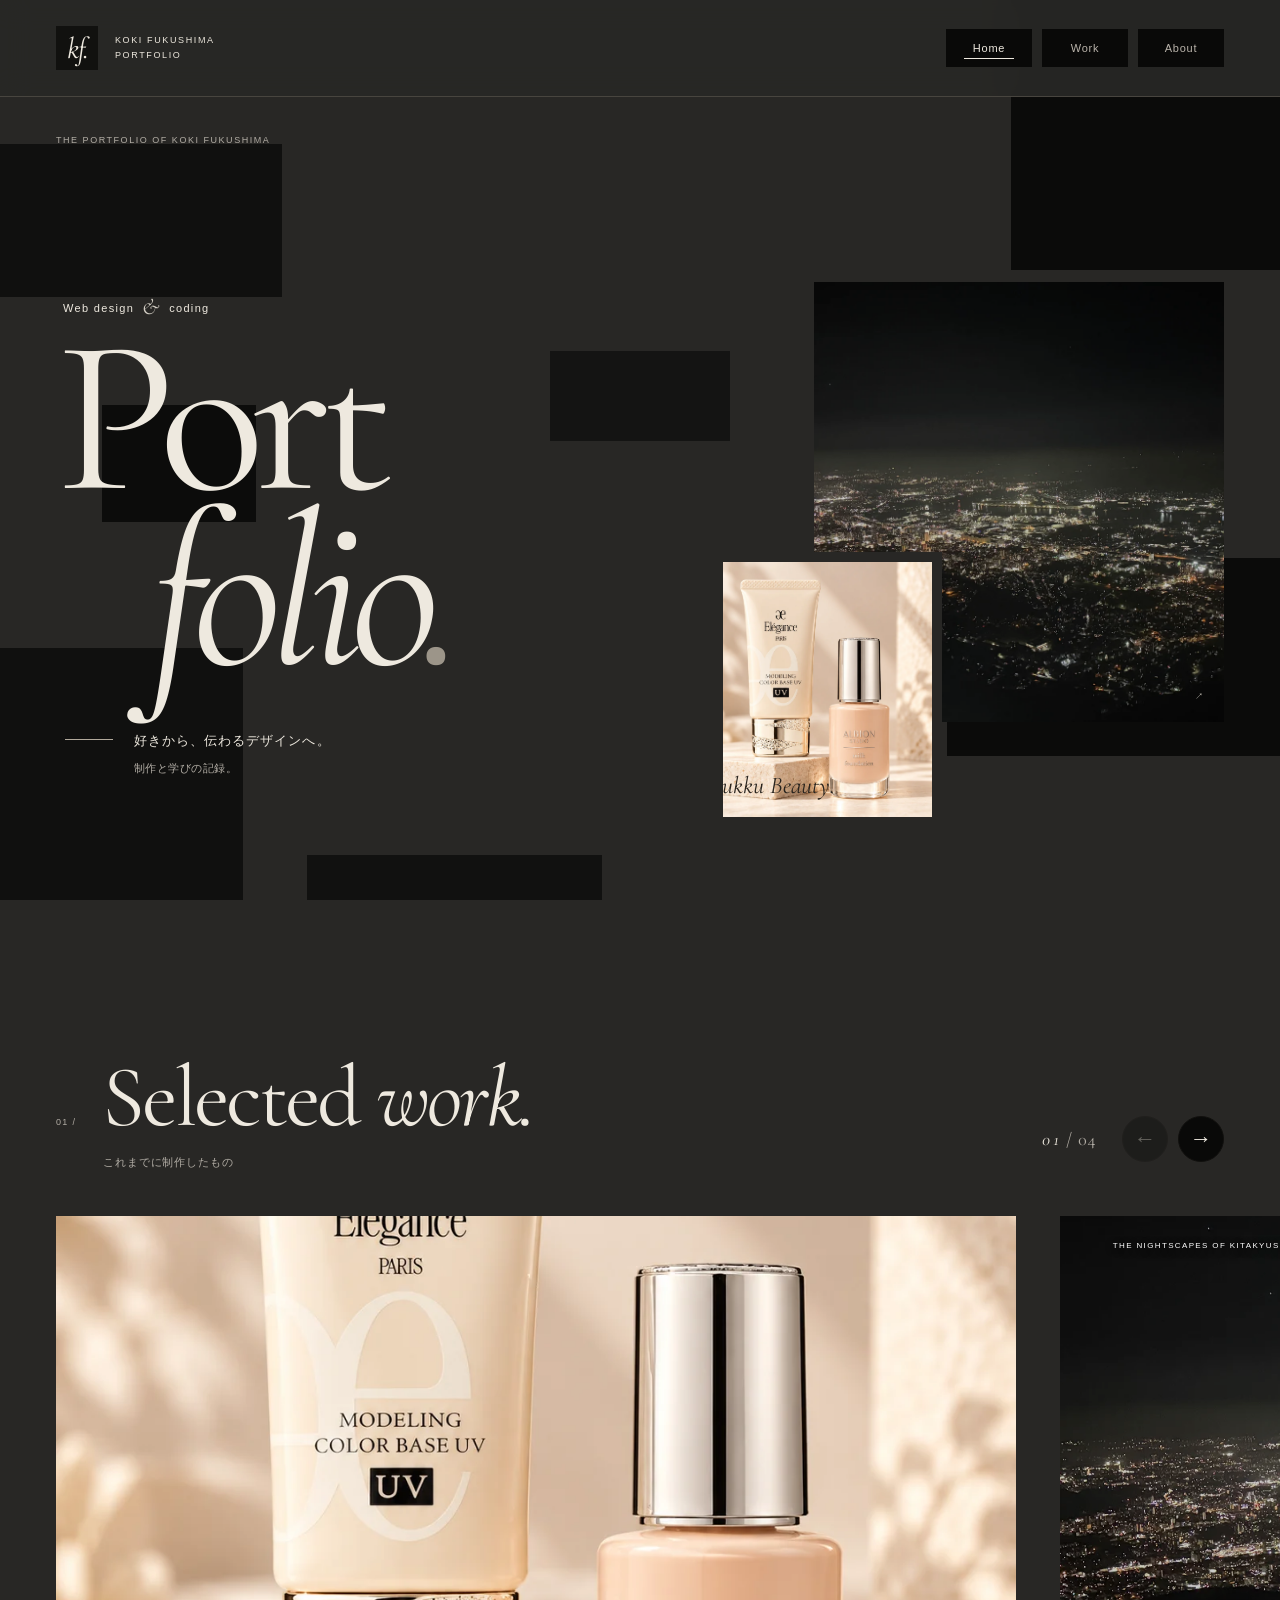
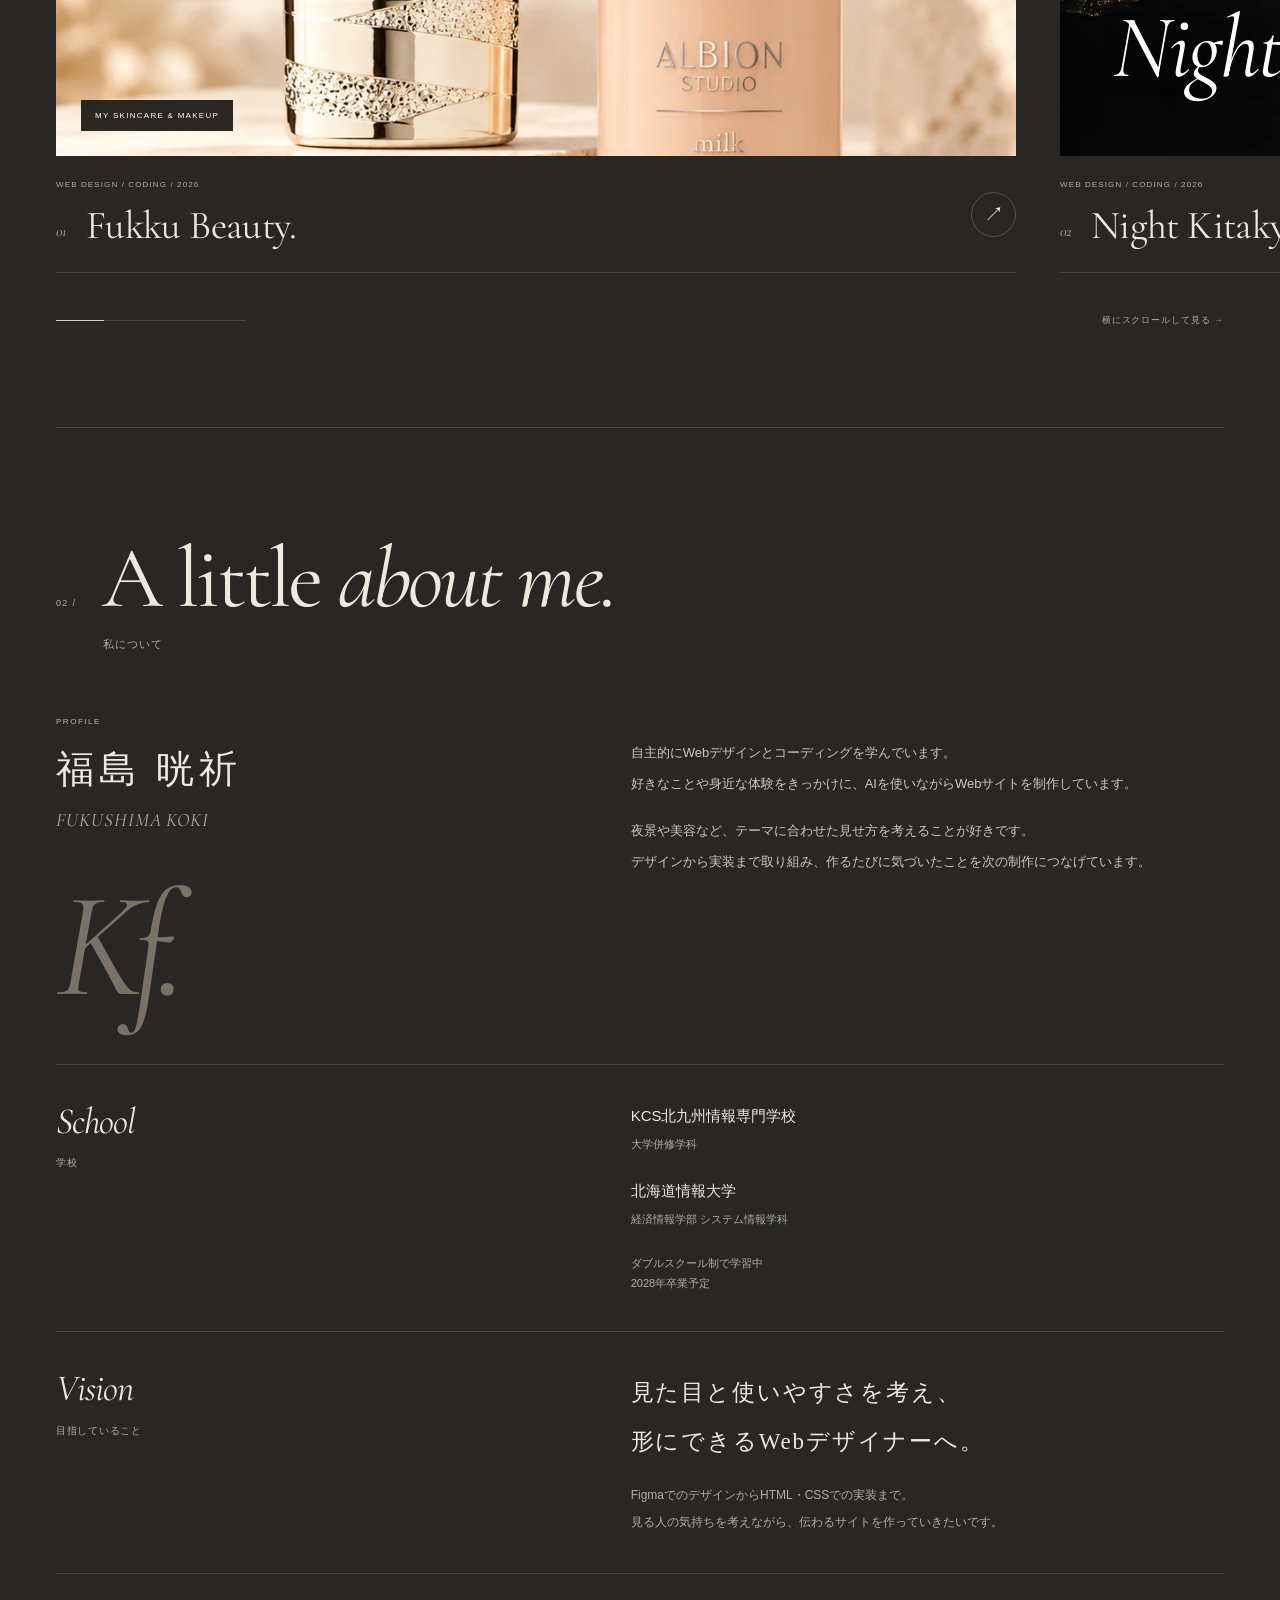
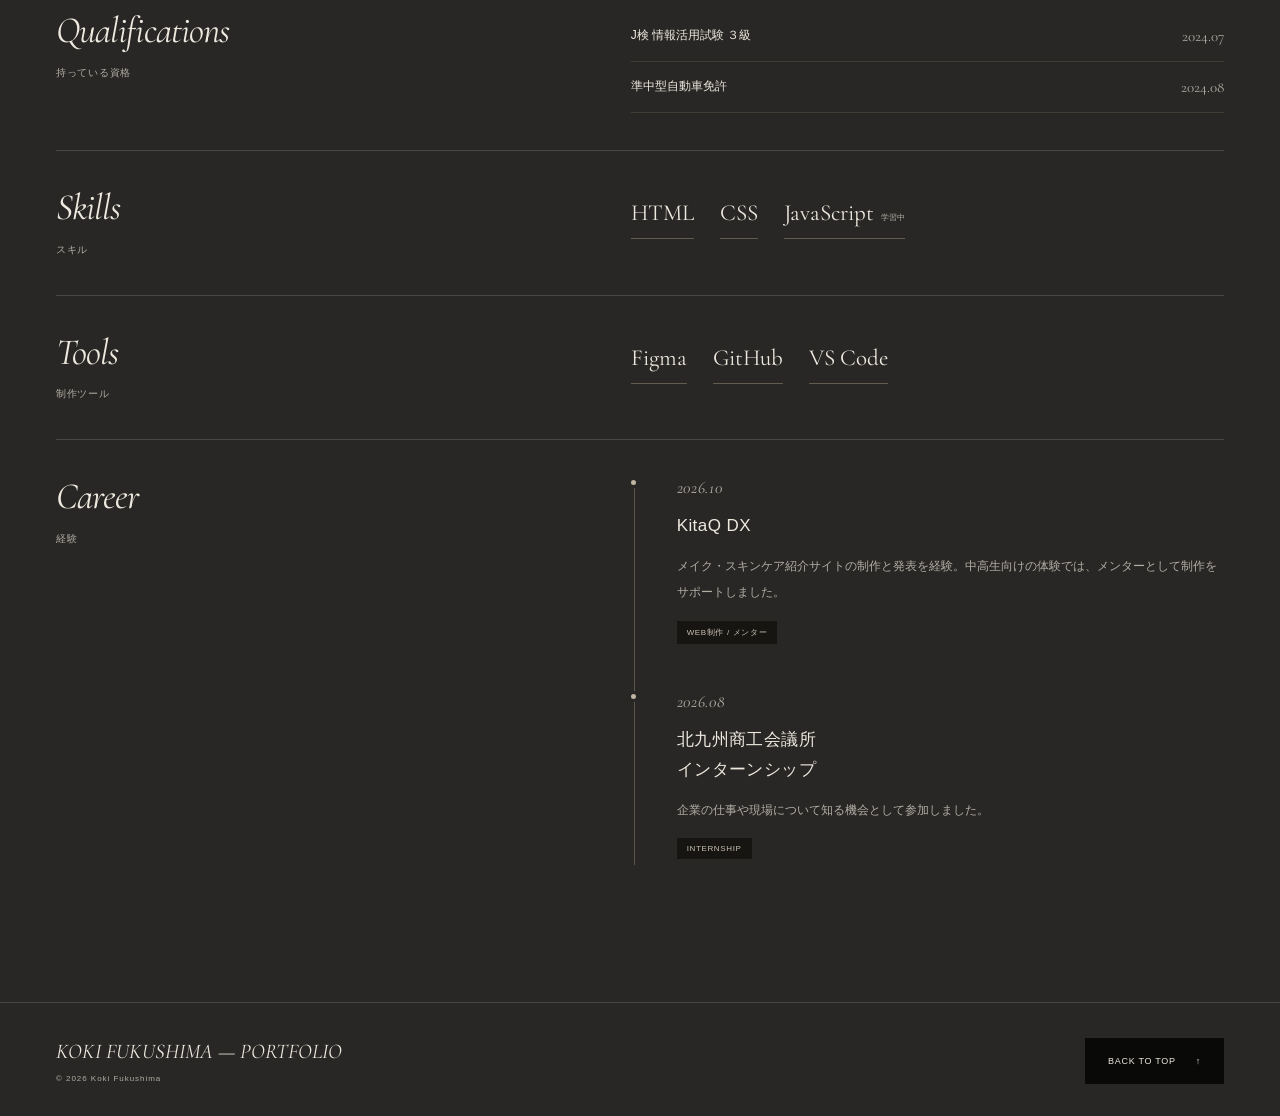
==== commit af085813: "Unify experience timeline dates to year and month" ====
--- a/index.html
+++ b/index.html
@@ -305,7 +305,7 @@
           </div>
           <div class="timeline">
             <article class="timeline-item">
-              <time datetime="2026">2026</time>
+              <time datetime="2026-10">2026.10</time>
               <h4>KitaQ DX</h4>
               <p>
                 メイク・スキンケア紹介サイトの制作と発表を経験。中高生向けの体験では、メンターとして制作をサポートしました。
@@ -313,7 +313,7 @@
               <span class="event-type">WEB制作 / メンター</span>
             </article>
             <article class="timeline-item">
-              <time datetime="2026-08-21">2026.08.21</time>
+              <time datetime="2026-08">2026.08</time>
               <h4>北九州商工会議所<br />インターンシップ</h4>
               <p>企業の仕事や現場について知る機会として参加しました。</p>
               <span class="event-type">INTERNSHIP</span>
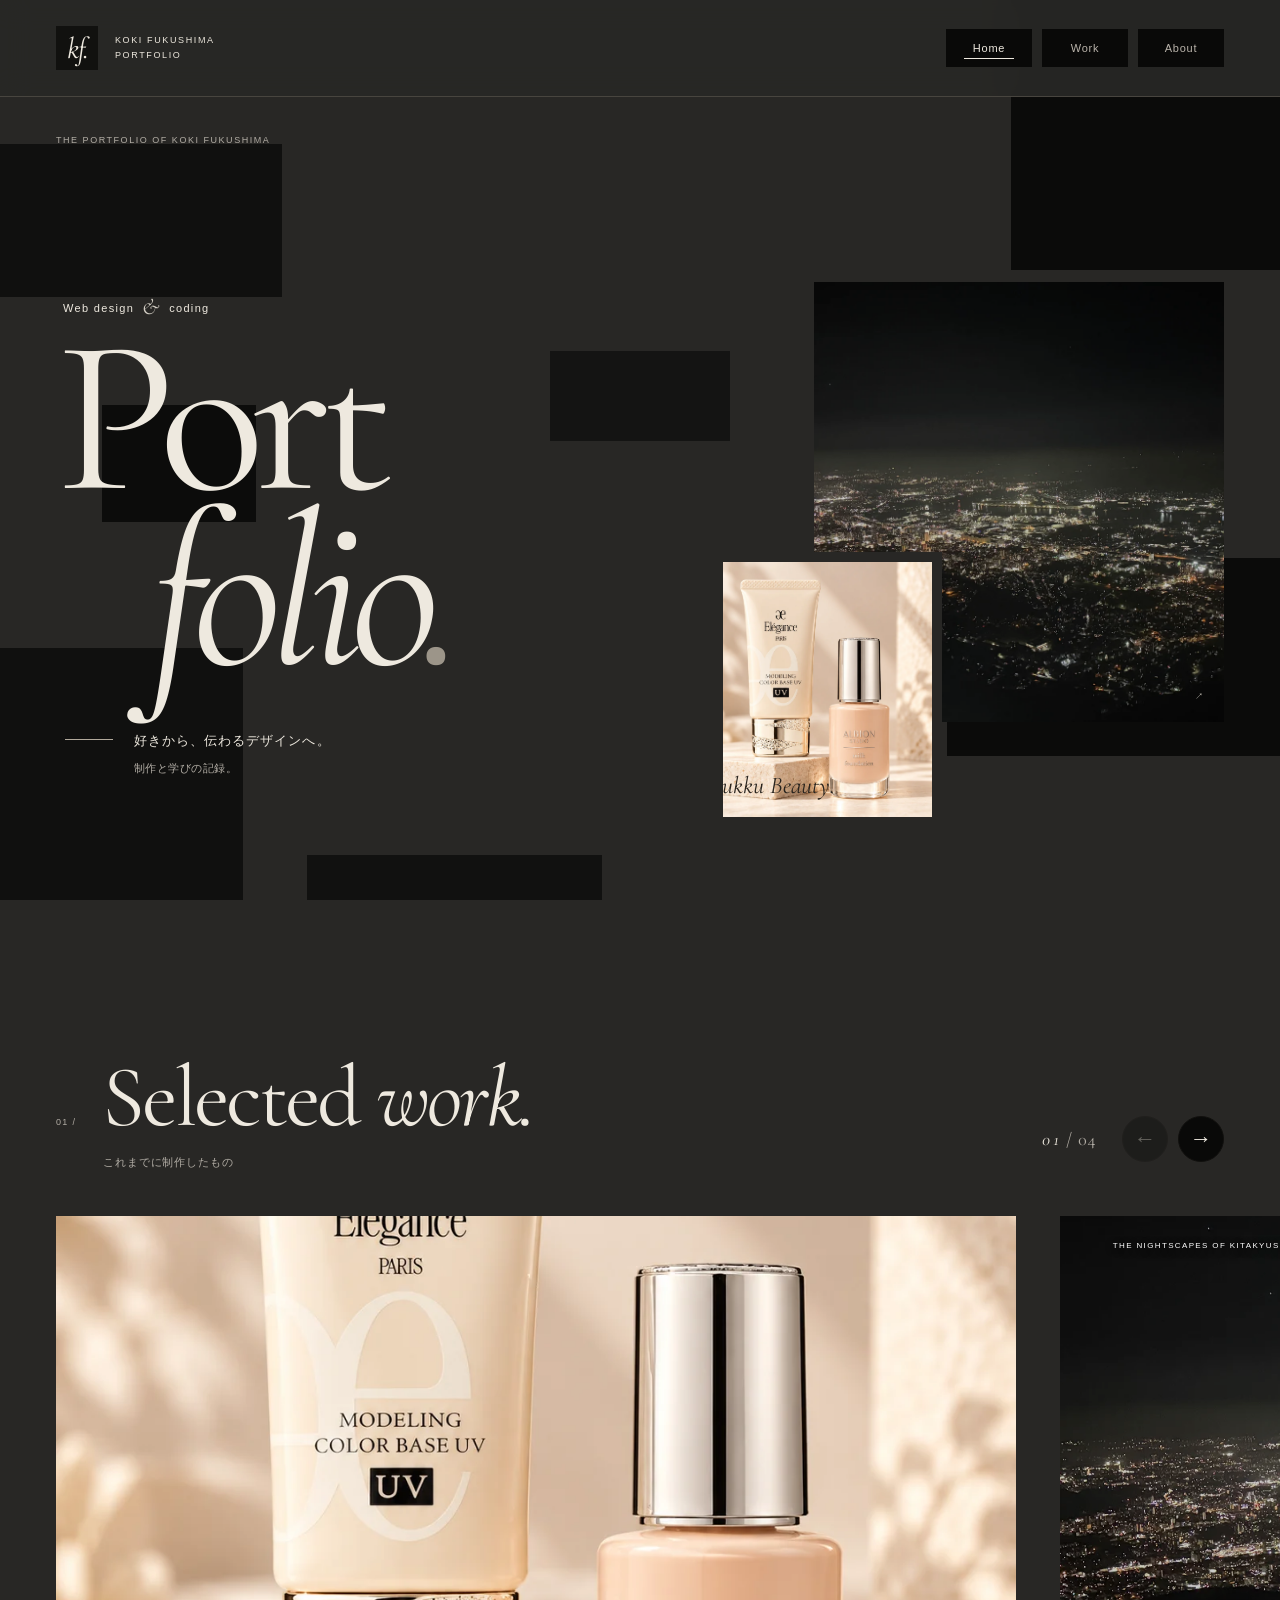
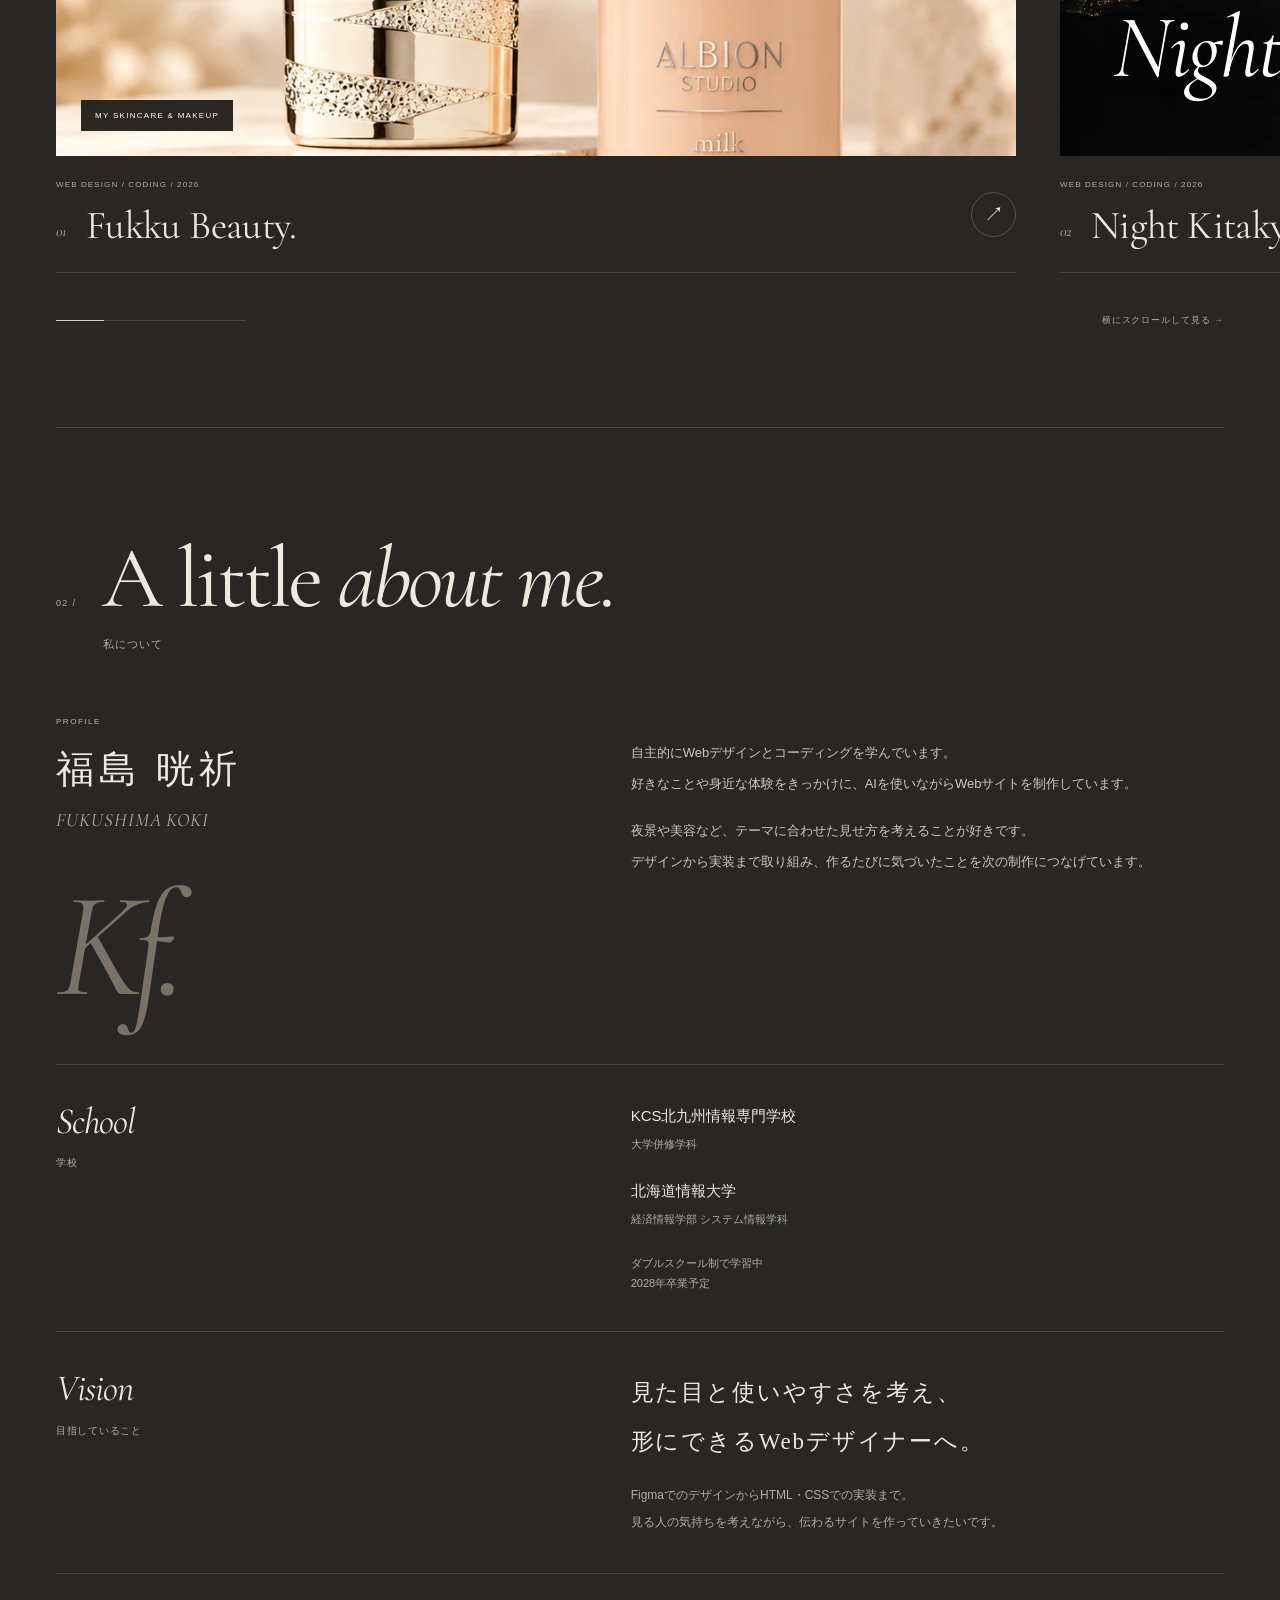
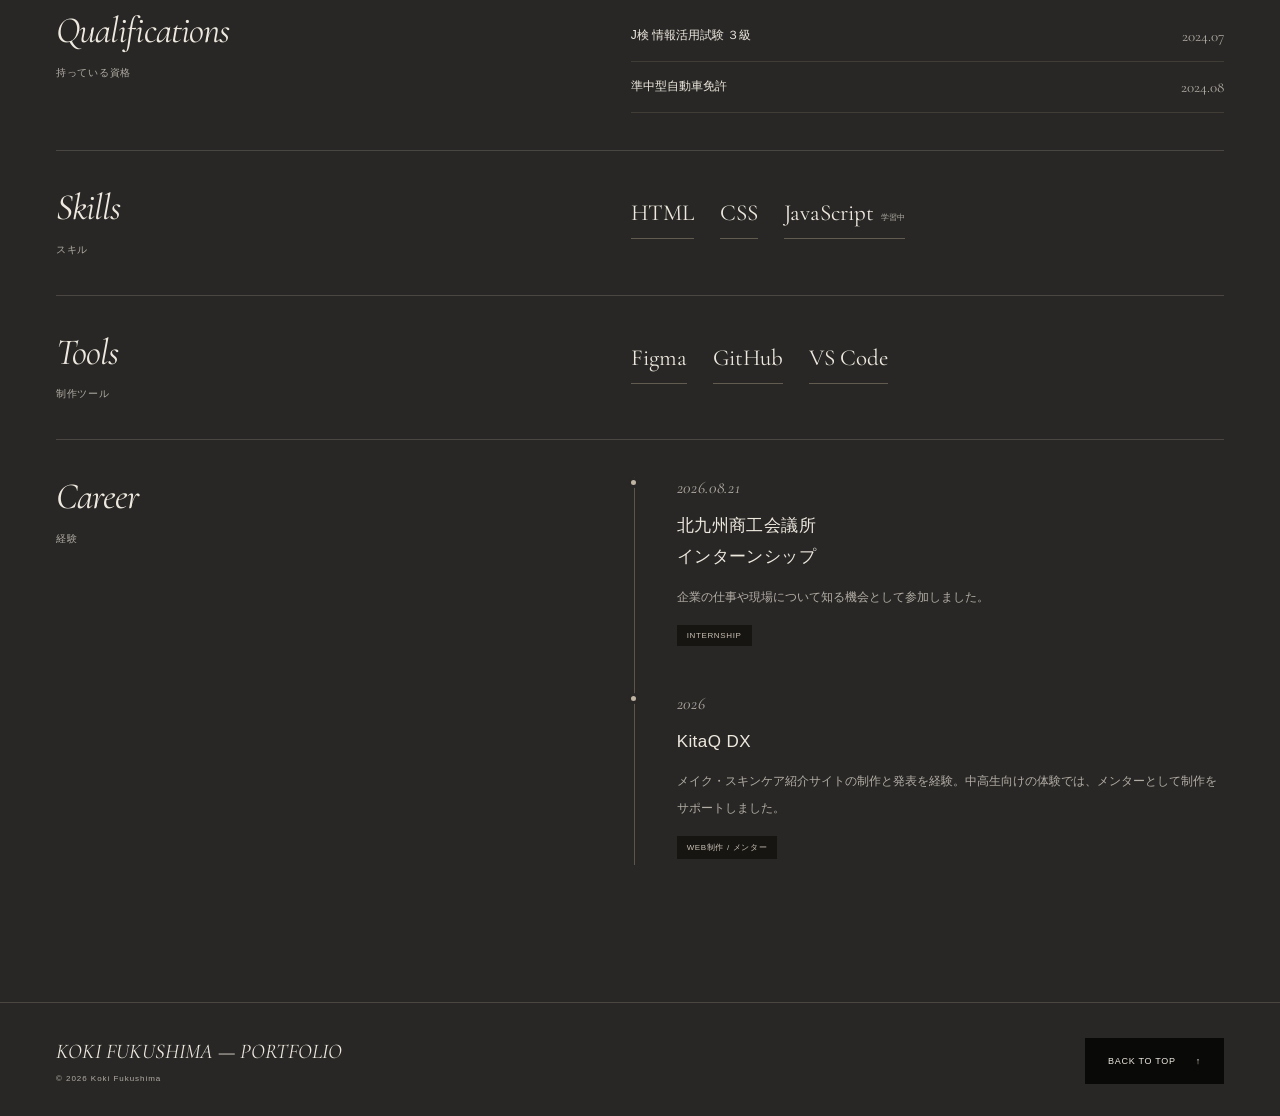
==== commit b71fc488: "0" ====
--- a/index.html
+++ b/index.html
@@ -305,19 +305,21 @@
           </div>
           <div class="timeline">
             <article class="timeline-item">
-              <time datetime="2026-10">2026.10</time>
+              <time datetime="2026-xx">2026.08.21</time>
+              <h4>北九州商工会議所<br />インターンシップ</h4>
+              <p>企業の仕事や現場について知る機会として参加しました。</p>
+              <span class="event-type">INTERNSHIP</span>
+            </article>
+
+            <article class="timeline-item">
+              <time datetime="2026">2026</time>
               <h4>KitaQ DX</h4>
               <p>
                 メイク・スキンケア紹介サイトの制作と発表を経験。中高生向けの体験では、メンターとして制作をサポートしました。
               </p>
               <span class="event-type">WEB制作 / メンター</span>
             </article>
-            <article class="timeline-item">
-              <time datetime="2026-08">2026.08</time>
-              <h4>北九州商工会議所<br />インターンシップ</h4>
-              <p>企業の仕事や現場について知る機会として参加しました。</p>
-              <span class="event-type">INTERNSHIP</span>
-            </article>
+            
           </div>
         </div>
       </section>
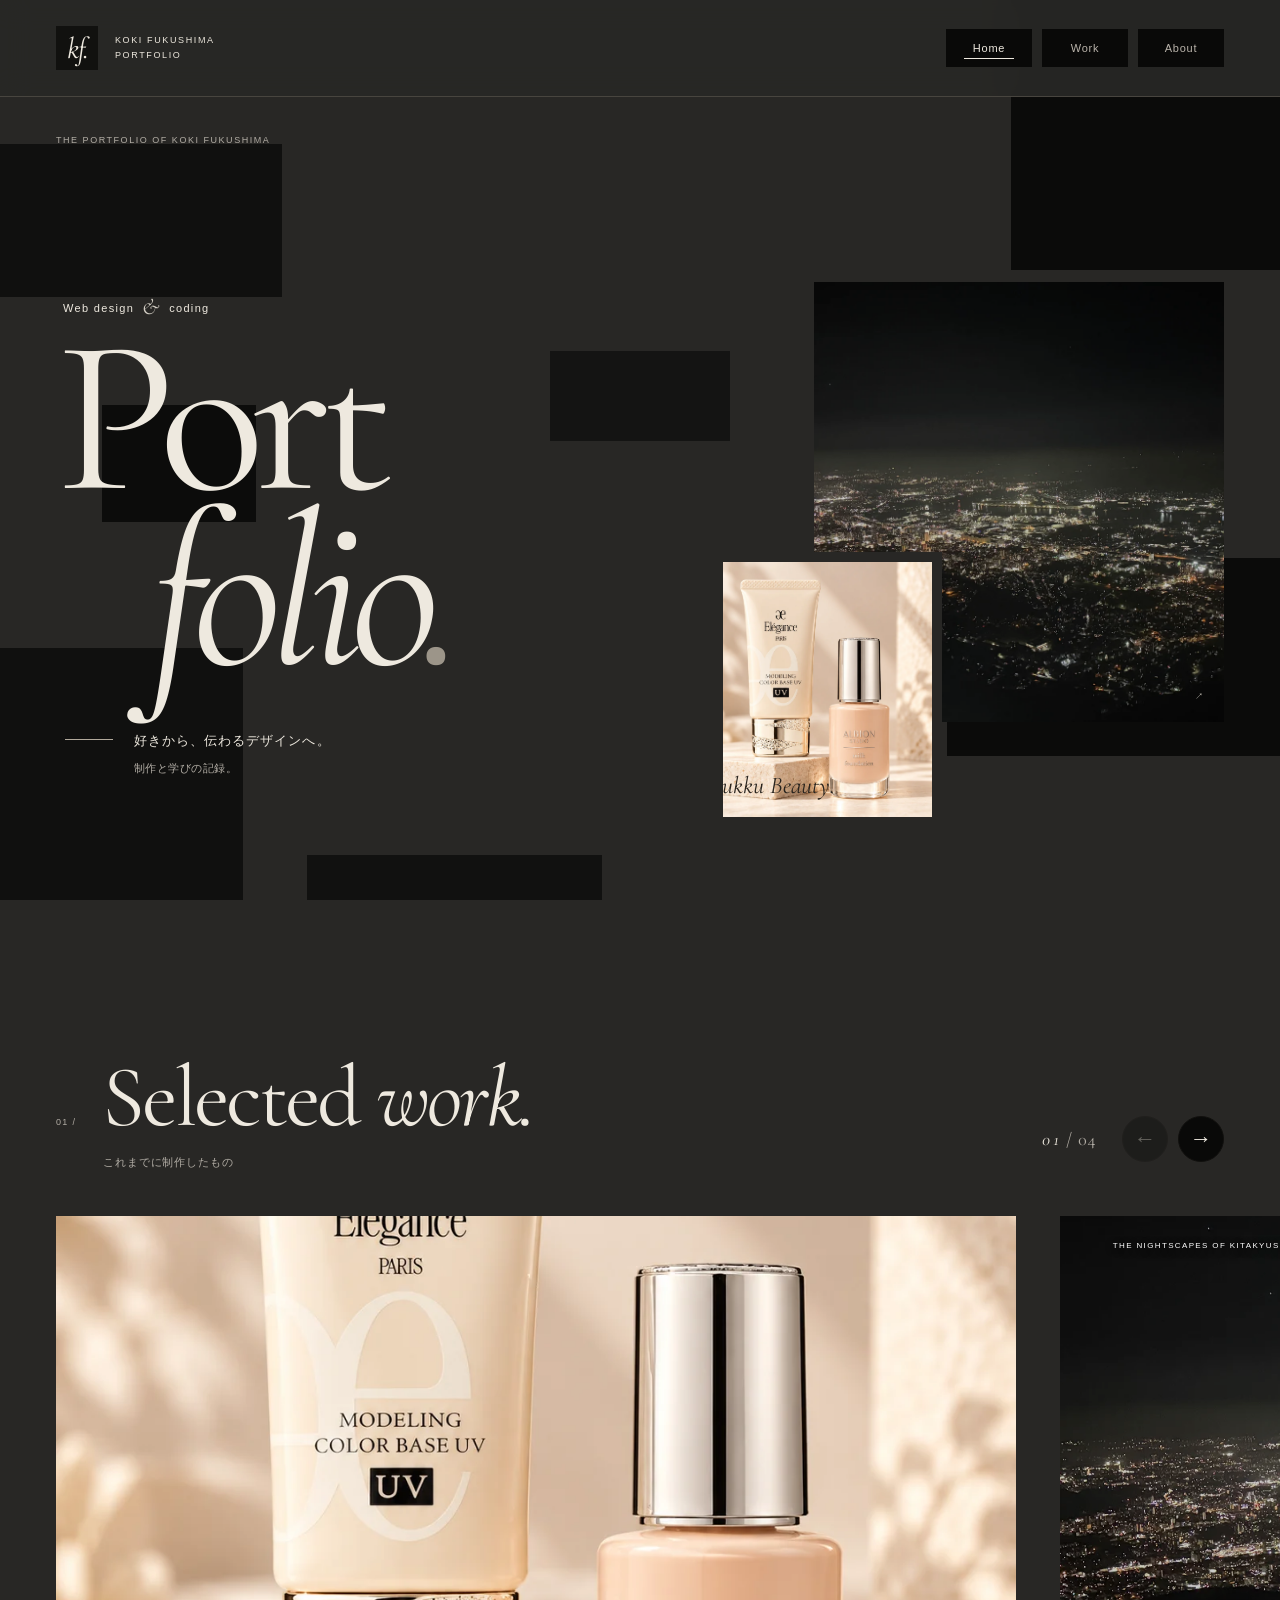
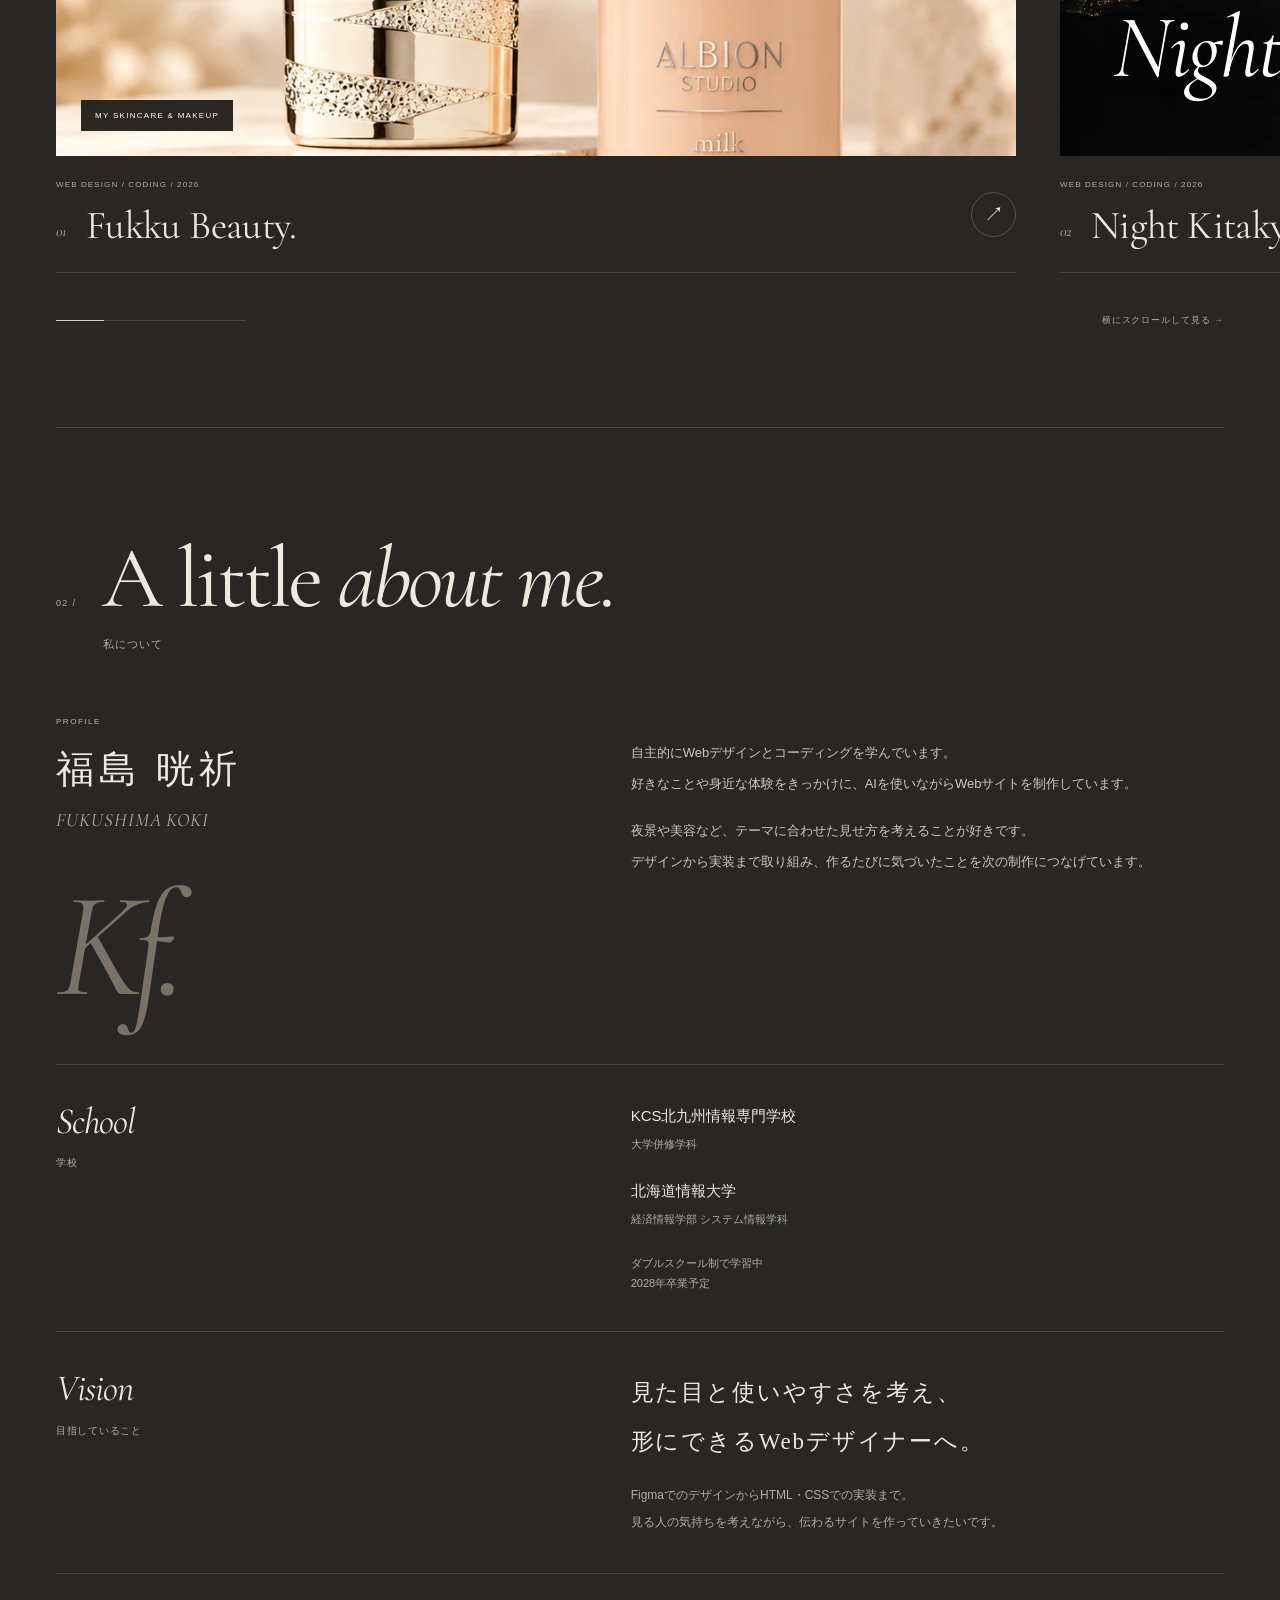
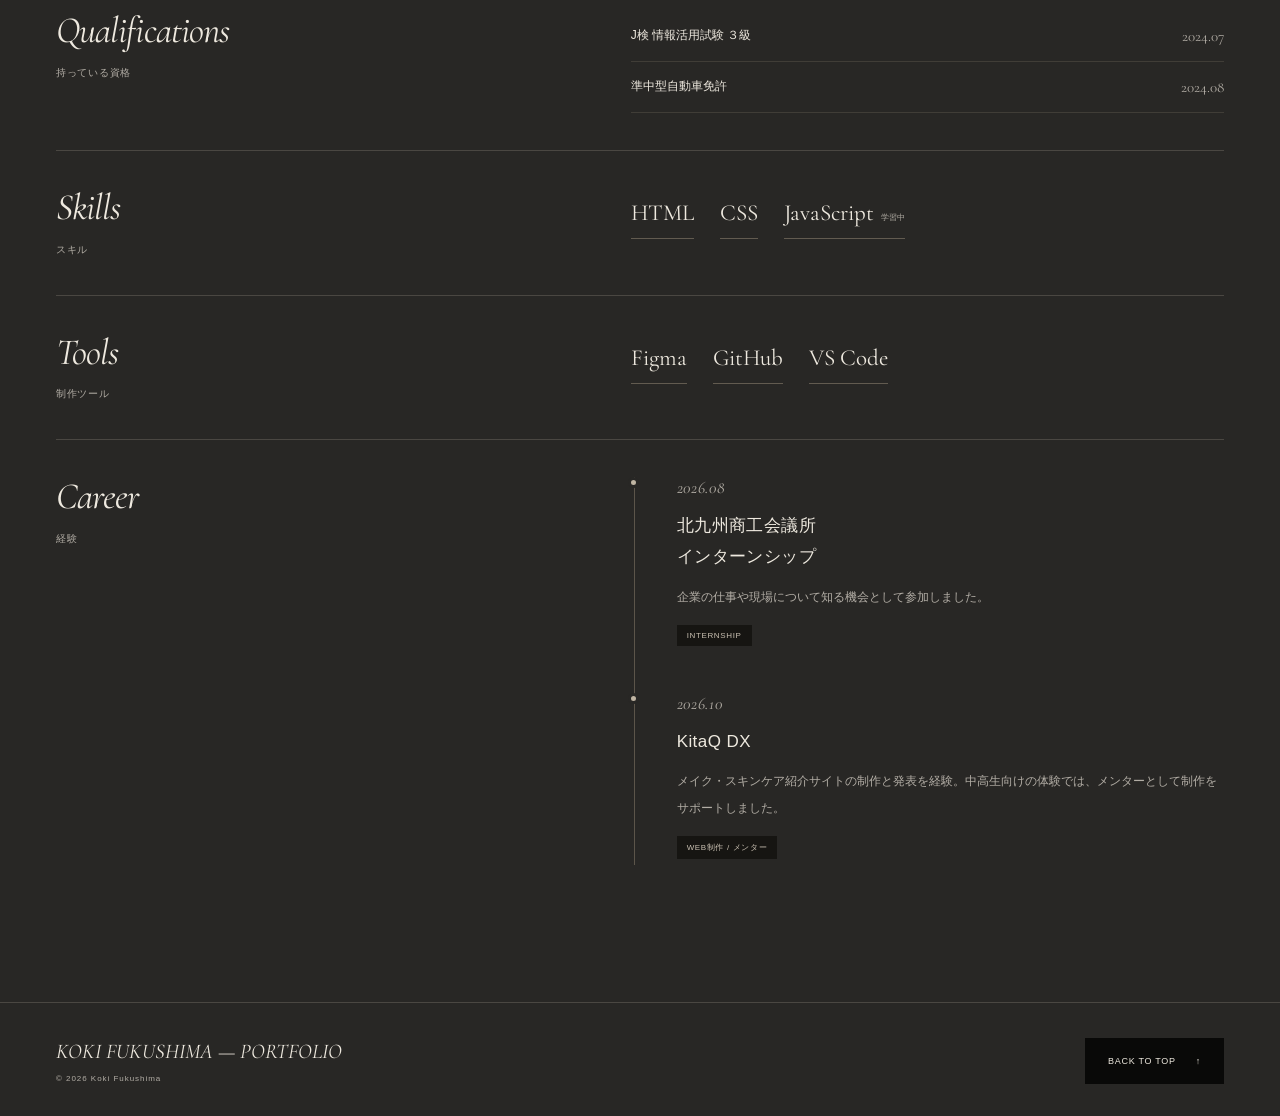
==== commit 6121a4af: "Normalize current career timeline dates to YYYY.MM" ====
--- a/index.html
+++ b/index.html
@@ -305,14 +305,14 @@
           </div>
           <div class="timeline">
             <article class="timeline-item">
-              <time datetime="2026-xx">2026.08.21</time>
+              <time datetime="2026-08">2026.08</time>
               <h4>北九州商工会議所<br />インターンシップ</h4>
               <p>企業の仕事や現場について知る機会として参加しました。</p>
               <span class="event-type">INTERNSHIP</span>
             </article>
 
             <article class="timeline-item">
-              <time datetime="2026">2026</time>
+              <time datetime="2026-10">2026.10</time>
               <h4>KitaQ DX</h4>
               <p>
                 メイク・スキンケア紹介サイトの制作と発表を経験。中高生向けの体験では、メンターとして制作をサポートしました。
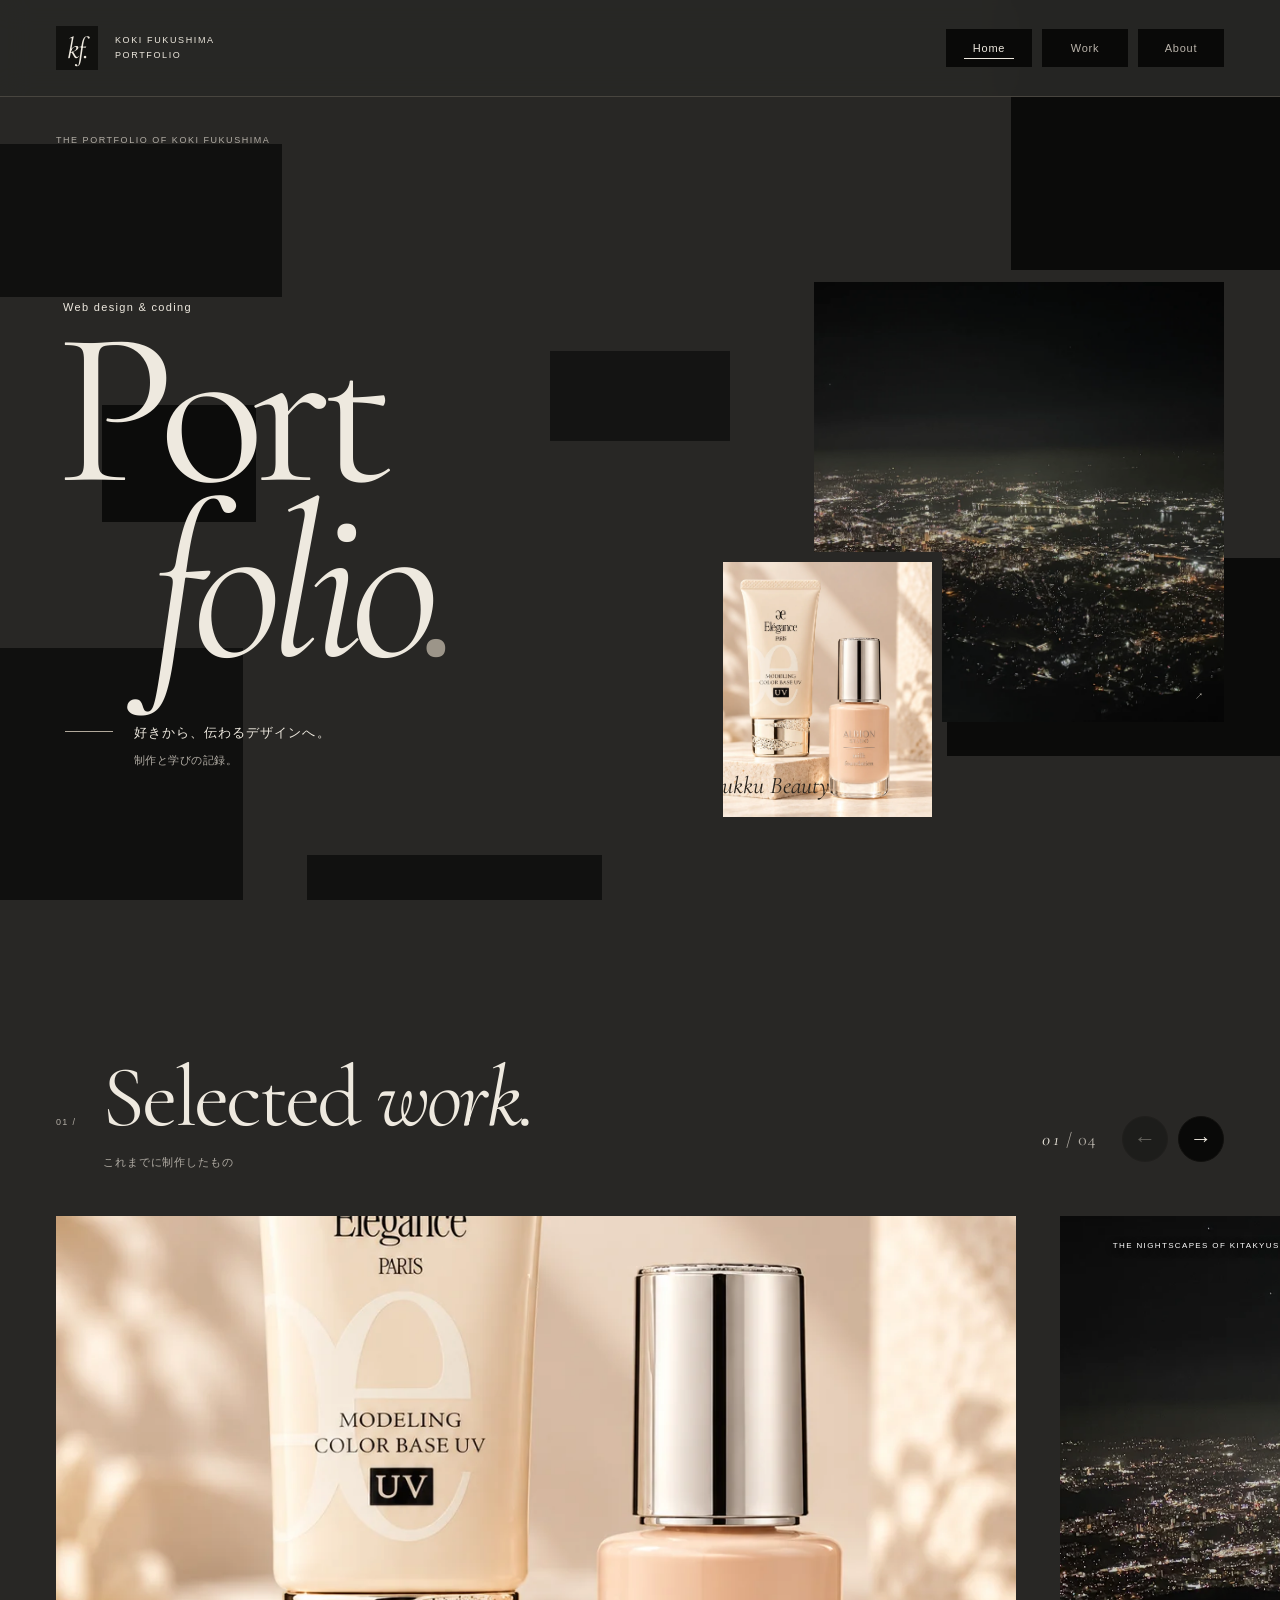
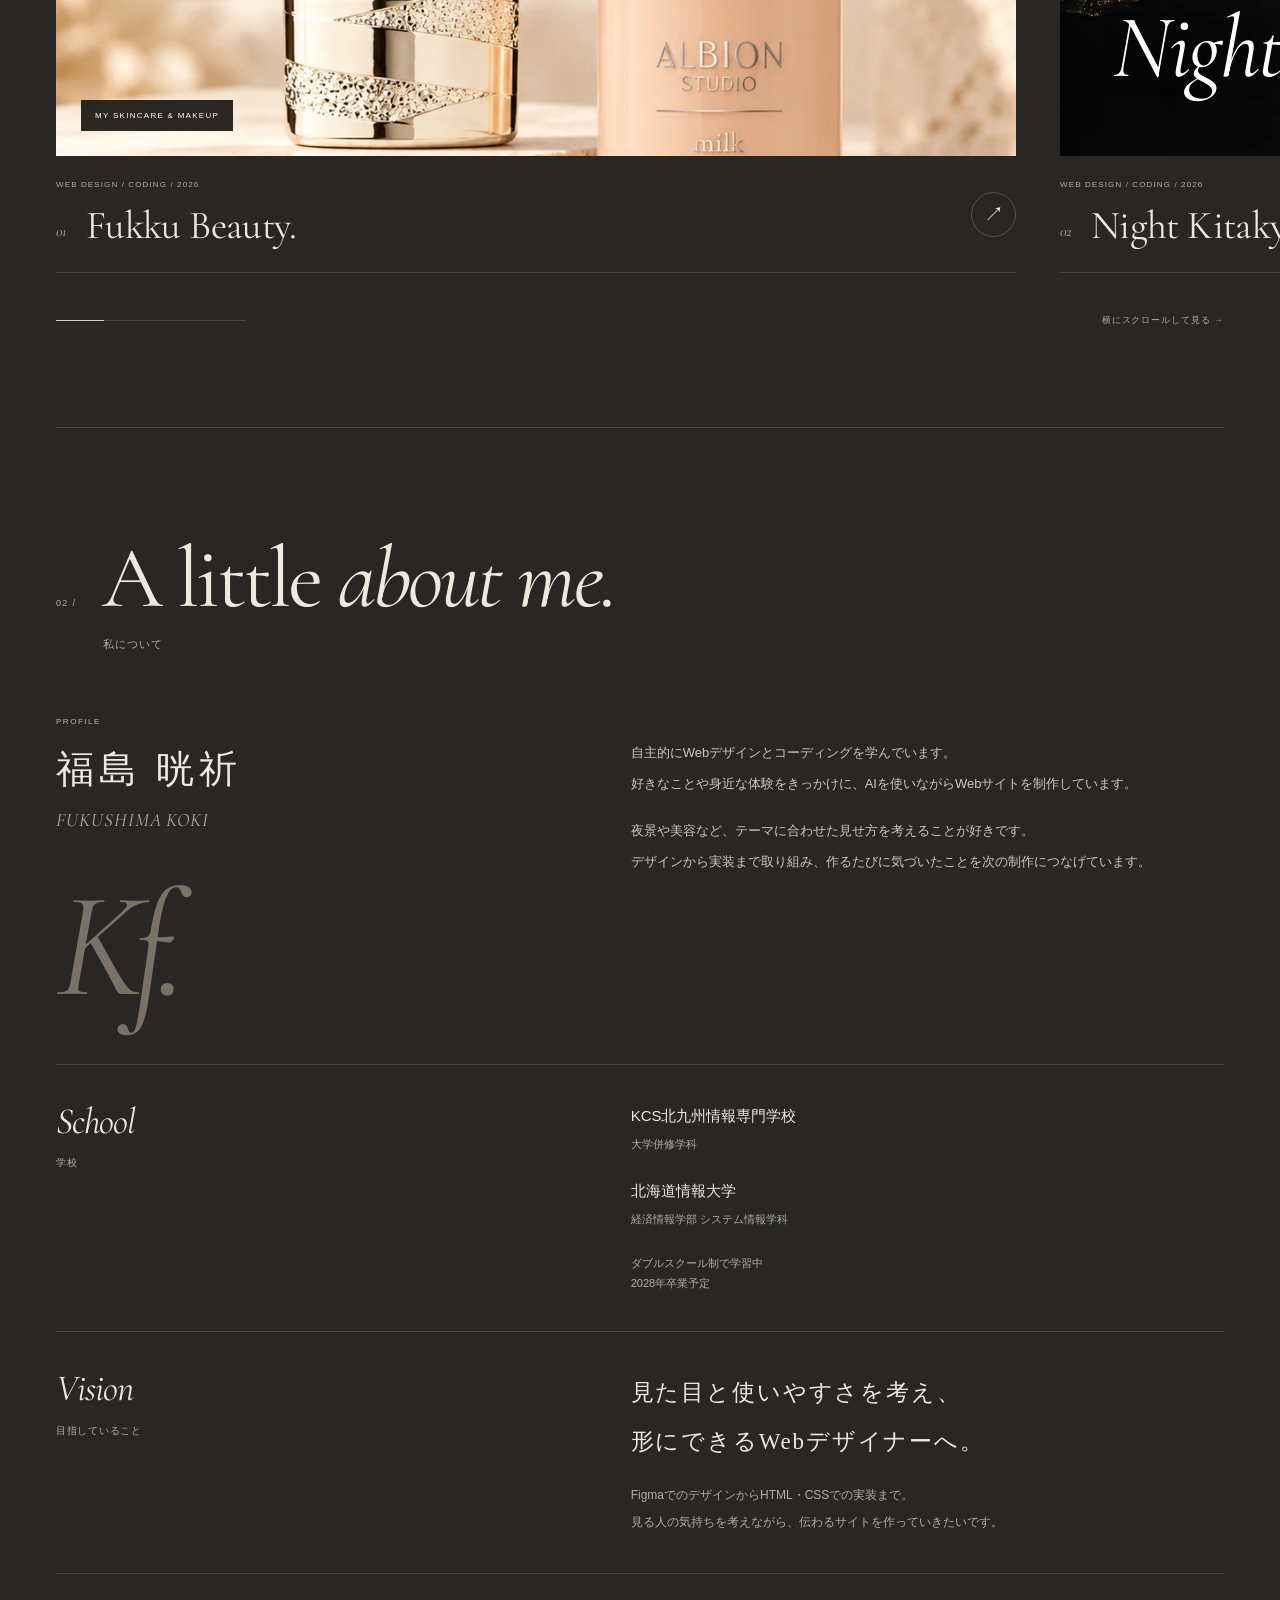
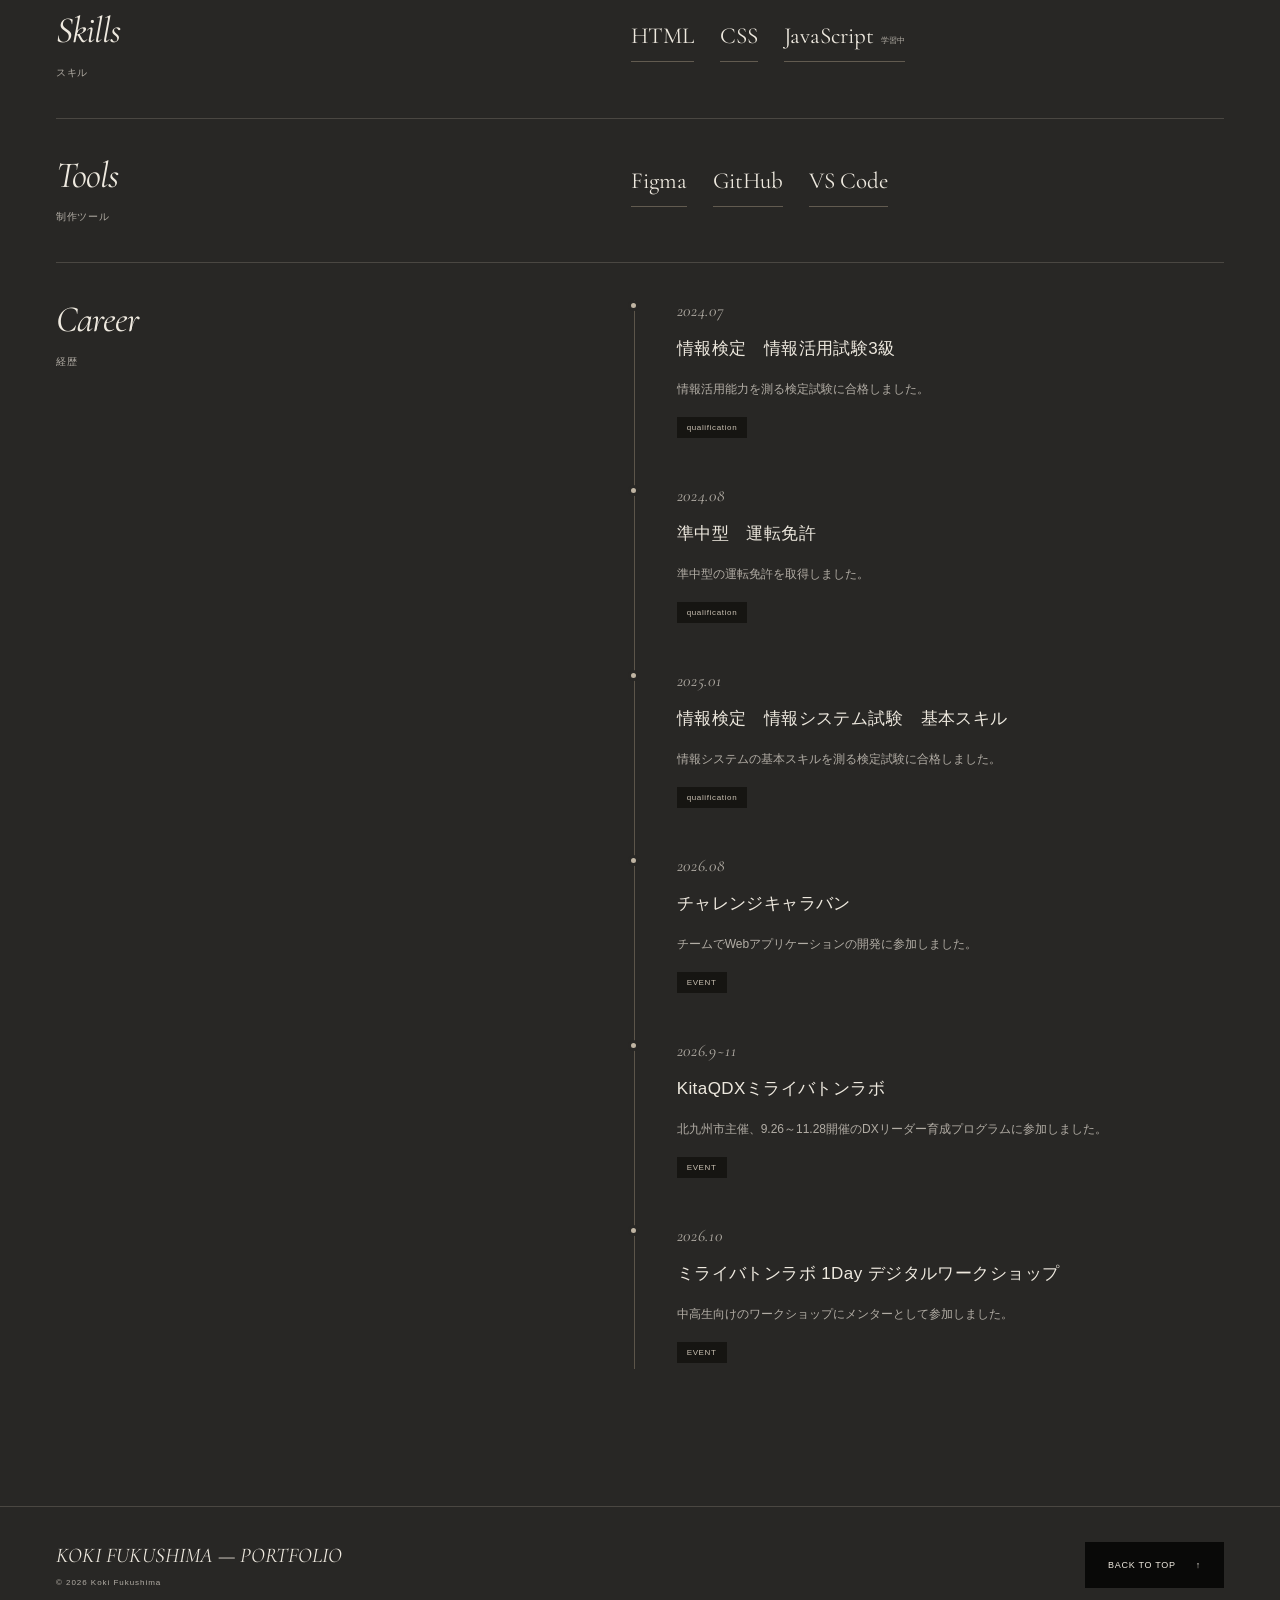
==== commit bc19fcc7: "0" ====
--- a/index.html
+++ b/index.html
@@ -1,338 +1,313 @@
 <!doctype html>
 <html lang="ja">
-  <head>
-    <meta charset="utf-8" />
-    <meta name="viewport" content="width=device-width,initial-scale=1" />
-    <meta name="theme-color" content="#292929" />
-    <title>Koki Fukushima — Portfolio</title>
-    <meta
-      name="description"
-      content="福島こうきのポートフォリオ。Webデザインとコーディングの制作作品、プロフィール、活動の記録を紹介します。"
-    />
-    <link rel="icon" href="assets/favicon.svg" type="image/svg+xml" />
-    <link rel="stylesheet" href="assets/fonts/fonts.css" />
-    <link rel="stylesheet" href="styles.css" />
-    <link rel="stylesheet" href="editorial.css" />
-    <script defer src="app.js"></script>
-  </head>
-
-  <body>
-    <div class="ambient-background" aria-hidden="true">
-      <div class="ambient-scene">
-        <span class="ambient-block"></span><span class="ambient-block"></span
-        ><span class="ambient-block"></span><span class="ambient-block"></span
-        ><span class="ambient-block"></span><span class="ambient-block"></span
-        ><span class="ambient-block"></span>
-      </div>
+
+<head>
+  <meta charset="utf-8" />
+  <meta name="viewport" content="width=device-width,initial-scale=1" />
+  <meta name="theme-color" content="#292929" />
+  <title>Koki Fukushima — Portfolio</title>
+  <meta name="description" content="福島晄祈のポートフォリオ。Webデザインとコーディングの制作作品、プロフィール、活動の記録を紹介します。" />
+  <link rel="icon" href="assets/favicon.svg" type="image/svg+xml" />
+  <link rel="stylesheet" href="assets/fonts/fonts.css" />
+  <link rel="stylesheet" href="styles.css" />
+  <link rel="stylesheet" href="editorial.css" />
+  <script defer src="app.js"></script>
+</head>
+
+<body>
+  <div class="ambient-background" aria-hidden="true">
+    <div class="ambient-scene">
+      <span class="ambient-block"></span><span class="ambient-block"></span><span class="ambient-block"></span><span
+        class="ambient-block"></span><span class="ambient-block"></span><span class="ambient-block"></span><span
+        class="ambient-block"></span>
     </div>
-    <a class="skip" href="#main">本文へスキップ</a>
-    <header class="site-header">
-      <div class="wrap header-inner">
-        <a class="brand" href="index.html#home" aria-label="福島こうきのポートフォリオ ホーム"
-          ><span class="brand-mark">kf.</span
-          ><span class="brand-name">KOKI FUKUSHIMA<br />PORTFOLIO</span></a
-        >
-        <nav class="nav" aria-label="メインナビゲーション">
-          <a href="#home" aria-current="location">Home</a><a href="#work">Work</a
-          ><a href="#about">About</a>
-        </nav>
-      </div>
-    </header>
-
-    <main id="main">
-      <section id="home" class="hero wrap fade-in" aria-labelledby="home-title">
-        <div class="hero-top">
-          <p class="micro">THE PORTFOLIO OF KOKI FUKUSHIMA</p>
-        </div>
-        <div class="hero-editorial">
-          <div class="hero-type">
-            <p class="hero-pretitle">Web design <i>&</i> coding</p>
-            <h1 id="home-title" aria-label="Portfolio">
-              <span class="title-first">Port</span
-              ><span class="title-second">folio<span class="title-period">.</span></span>
-            </h1>
-            <div class="hero-description">
-              <span class="fine-line" aria-hidden="true"></span>
-              <p>好きから、伝わるデザインへ。<br /><span>制作と学びの記録。</span></p>
-            </div>
-          </div>
-          <div class="hero-composition">
-            <a
-              class="hero-image hero-image-night"
-              href="work/night-kitakyu/index.html"
-              aria-label="Night Kitakyuの作品詳細を見る"
-              ><img
-                src="assets/night.webp"
-                alt="北九州の街に広がる夜景"
-                fetchpriority="high"
-              /><span class="hero-image-label"
-                >02 / NIGHT KITAKYU <span aria-hidden="true">↗</span></span
-              ></a
-            ><a
-              class="hero-image hero-image-beauty"
-              href="work/fukku-beauty/index.html"
-              aria-label="Fukku Beauty.の作品詳細を見る"
-              ><img src="assets/beauty.webp" alt="やわらかな光の中のメイク用品" /><span
-                class="hero-beauty-label"
-                >Fukku Beauty.</span
-              ></a
-            ><span class="vertical-caption" aria-hidden="true">DIFFERENT MOODS. ONE CREATOR.</span>
-          </div>
-        </div>
-      </section>
-
-      <section id="work" class="section work-section" aria-labelledby="work-title">
-        <div class="wrap section-head">
-          <div>
-            <div class="section-heading">
-              <span class="section-index">01 /</span>
-              <h2 id="work-title">Selected <em>work.</em></h2>
-            </div>
-            <p class="section-sub">これまでに制作したもの</p>
-          </div>
-          <div class="work-controls">
-            <p class="work-count" aria-live="polite" aria-atomic="true">
-              <strong data-current>01</strong> / 04
-            </p>
-            <button
-              class="arrow-button"
-              data-direction="prev"
-              type="button"
-              aria-label="前の作品へ"
-              disabled
-            >
-              <span class="arrow-icon" aria-hidden="true">←</span></button
-            ><button
-              class="arrow-button"
-              data-direction="next"
-              type="button"
-              aria-label="次の作品へ"
-            >
-              <span class="arrow-icon" aria-hidden="true">→</span>
-            </button>
-          </div>
-        </div>
-        <div
-          class="work-track"
-          tabindex="0"
-          role="region"
-          aria-label="作品一覧。横スクロール、左右の矢印キー、または前後のボタンで移動できます"
-        >
-          <article class="work-card">
-            <a
-              class="card-link"
-              href="work/fukku-beauty/index.html"
-              aria-label="Fukku Beauty.の作品詳細を見る"
-              ><div class="card-visual visual-beauty">
-                <img
-                  src="assets/beauty.webp"
-                  alt="メイク・スキンケアサイトで使用しているベースメイク用品の画像"
-                  loading="lazy"
-                  decoding="async"
-                /><span class="visual-label">MY SKINCARE & MAKEUP</span>
+  </div>
+  <a class="skip" href="#main">本文へスキップ</a>
+  <header class="site-header">
+    <div class="wrap header-inner">
+      <a class="brand" href="index.html#home" aria-label="福島晄祈のポートフォリオ ホーム"><span class="brand-mark">kf.</span><span
+          class="brand-name">KOKI FUKUSHIMA<br />PORTFOLIO</span></a>
+      <nav class="nav" aria-label="メインナビゲーション">
+        <a href="#home" aria-current="location">Home</a><a href="#work">Work</a><a href="#about">About</a>
+      </nav>
+    </div>
+  </header>
+
+  <main id="main">
+    <section id="home" class="hero wrap fade-in" aria-labelledby="home-title">
+      <div class="hero-top">
+        <p class="micro">THE PORTFOLIO OF KOKI FUKUSHIMA</p>
+      </div>
+      <div class="hero-editorial">
+        <div class="hero-type">
+          <p class="hero-pretitle">Web design & coding</p>
+          <h1 id="home-title" aria-label="Portfolio">
+            <span class="title-first">Port</span><span class="title-second">folio<span
+                class="title-period">.</span></span>
+          </h1>
+          <div class="hero-description">
+            <span class="fine-line" aria-hidden="true"></span>
+            <p>好きから、伝わるデザインへ。<br /><span>制作と学びの記録。</span></p>
+          </div>
+        </div>
+        <div class="hero-composition">
+          <a class="hero-image hero-image-night" href="work/night-kitakyu/index.html"
+            aria-label="Night Kitakyuの作品詳細を見る"><img src="assets/night.webp" alt="北九州の街に広がる夜景"
+              fetchpriority="high" /><span class="hero-image-label">02 / NIGHT KITAKYU <span
+                aria-hidden="true">↗</span></span></a><a class="hero-image hero-image-beauty"
+            href="work/fukku-beauty/index.html" aria-label="Fukku Beauty.の作品詳細を見る"><img src="assets/beauty.webp"
+              alt="やわらかな光の中のメイク用品" /><span class="hero-beauty-label">Fukku Beauty.</span></a><span
+            class="vertical-caption" aria-hidden="true">DIFFERENT MOODS. ONE CREATOR.</span>
+        </div>
+      </div>
+    </section>
+
+    <section id="work" class="section work-section" aria-labelledby="work-title">
+      <div class="wrap section-head">
+        <div>
+          <div class="section-heading">
+            <span class="section-index">01 /</span>
+            <h2 id="work-title">Selected <em>work.</em></h2>
+          </div>
+          <p class="section-sub">これまでに制作したもの</p>
+        </div>
+        <div class="work-controls">
+          <p class="work-count" aria-live="polite" aria-atomic="true">
+            <strong data-current>01</strong> / 04
+          </p>
+          <button class="arrow-button" data-direction="prev" type="button" aria-label="前の作品へ" disabled>
+            <span class="arrow-icon" aria-hidden="true">←</span></button><button class="arrow-button"
+            data-direction="next" type="button" aria-label="次の作品へ">
+            <span class="arrow-icon" aria-hidden="true">→</span>
+          </button>
+        </div>
+      </div>
+      <div class="work-track" tabindex="0" role="region" aria-label="作品一覧。横スクロール、左右の矢印キー、または前後のボタンで移動できます">
+        <article class="work-card">
+          <a class="card-link" href="work/fukku-beauty/index.html" aria-label="Fukku Beauty.の作品詳細を見る">
+            <div class="card-visual visual-beauty">
+              <img src="assets/beauty.webp" alt="メイク・スキンケアサイトで使用しているベースメイク用品の画像" loading="lazy" decoding="async" /><span
+                class="visual-label">MY SKINCARE & MAKEUP</span>
+            </div>
+            <div class="card-meta">
+              <div>
+                <p class="card-kicker">
+                  WEB DESIGN / CODING <span aria-hidden="true"> / </span> 2026
+                </p>
+                <h3><span class="card-number">01</span>Fukku Beauty.</h3>
               </div>
-              <div class="card-meta">
-                <div>
-                  <p class="card-kicker">
-                    WEB DESIGN / CODING <span aria-hidden="true"> / </span> 2026
-                  </p>
-                  <h3><span class="card-number">01</span>Fukku Beauty.</h3>
-                </div>
-                <span class="card-open" aria-hidden="true">↗</span>
-              </div></a
-            >
-          </article>
-          <article class="work-card">
-            <a
-              class="card-link"
-              href="work/night-kitakyu/index.html"
-              aria-label="Night Kitakyuの作品詳細を見る"
-              ><div class="card-visual visual-night">
-                <img
-                  src="assets/night.webp"
-                  alt="Night Kitakyuで使用している皿倉山からの夜景写真"
-                  loading="lazy"
-                  decoding="async"
-                /><span class="visual-title">Night Kitakyu</span
-                ><span class="visual-corner">THE NIGHTSCAPES OF KITAKYUSHU</span>
+              <span class="card-open" aria-hidden="true">↗</span>
+            </div>
+          </a>
+        </article>
+        <article class="work-card">
+          <a class="card-link" href="work/night-kitakyu/index.html" aria-label="Night Kitakyuの作品詳細を見る">
+            <div class="card-visual visual-night">
+              <img src="assets/night.webp" alt="Night Kitakyuで使用している皿倉山からの夜景写真" loading="lazy" decoding="async" /><span
+                class="visual-title">Night Kitakyu</span><span class="visual-corner">THE NIGHTSCAPES OF
+                KITAKYUSHU</span>
+            </div>
+            <div class="card-meta">
+              <div>
+                <p class="card-kicker">
+                  WEB DESIGN / CODING <span aria-hidden="true"> / </span> 2026
+                </p>
+                <h3><span class="card-number">02</span>Night Kitakyu</h3>
               </div>
-              <div class="card-meta">
-                <div>
-                  <p class="card-kicker">
-                    WEB DESIGN / CODING <span aria-hidden="true"> / </span> 2026
-                  </p>
-                  <h3><span class="card-number">02</span>Night Kitakyu</h3>
-                </div>
-                <span class="card-open" aria-hidden="true">↗</span>
-              </div></a
-            >
-          </article>
-          <article class="work-card">
-            <a class="card-link" href="work/toresyoku/index.html" aria-label="トレ食の作品詳細を見る">
-              <div class="card-visual visual-toresyoku">
-                <img src="assets/toresyoku.webp" alt="トレ食のロゴ。食事とトレーニングを組み合わせた赤いビジュアル" loading="lazy" decoding="async" />
+              <span class="card-open" aria-hidden="true">↗</span>
+            </div>
+          </a>
+        </article>
+        <article class="work-card">
+          <a class="card-link" href="work/toresyoku/index.html" aria-label="トレ食の作品詳細を見る">
+            <div class="card-visual visual-toresyoku">
+              <img src="assets/toresyoku.webp" alt="トレ食のロゴ。食事とトレーニングを組み合わせた赤いビジュアル" loading="lazy" decoding="async" />
+            </div>
+            <div class="card-meta">
+              <div>
+                <p class="card-kicker">WEB DESIGN / CODING <span aria-hidden="true"> / </span> 2026</p>
+                <h3><span class="card-number">03</span>トレ食</h3>
               </div>
-              <div class="card-meta">
-                <div>
-                  <p class="card-kicker">WEB DESIGN / CODING <span aria-hidden="true"> / </span> 2026</p>
-                  <h3><span class="card-number">03</span>トレ食</h3>
-                </div>
-                <span class="card-open" aria-hidden="true">↗</span>
+              <span class="card-open" aria-hidden="true">↗</span>
+            </div>
+          </a>
+        </article>
+        <article class="work-card">
+          <a class="card-link" href="work/mens-makeup/index.html" aria-label="メンズメイク基礎編の作品詳細を見る">
+            <div class="card-visual visual-mens">
+              <img src="assets/mens.webp" alt="メンズメイク基礎編で使用している洗顔のイラスト" loading="lazy" decoding="async" /><span
+                class="visual-label">清潔感、たったの５ステップで。</span>
+            </div>
+            <div class="card-meta">
+              <div>
+                <p class="card-kicker">
+                  WEB DESIGN / CODING <span aria-hidden="true"> / </span> 2026
+                </p>
+                <h3><span class="card-number">04</span>メンズメイク基礎編</h3>
               </div>
-            </a>
-          </article>
-          <article class="work-card">
-            <a
-              class="card-link"
-              href="work/mens-makeup/index.html"
-              aria-label="メンズメイク基礎編の作品詳細を見る"
-              ><div class="card-visual visual-mens">
-                <img
-                  src="assets/mens.webp"
-                  alt="メンズメイク基礎編で使用している洗顔のイラスト"
-                  loading="lazy"
-                  decoding="async"
-                /><span class="visual-label">清潔感、たったの５ステップで。</span>
-              </div>
-              <div class="card-meta">
-                <div>
-                  <p class="card-kicker">
-                    WEB DESIGN / CODING <span aria-hidden="true"> / </span> 2026
-                  </p>
-                  <h3><span class="card-number">04</span>メンズメイク基礎編</h3>
-                </div>
-                <span class="card-open" aria-hidden="true">↗</span>
-              </div></a
-            >
-          </article>
-        </div>
-        <div class="wrap work-foot">
-          <div class="progress" aria-hidden="true"><div class="progress-bar"></div></div>
-          <p class="work-hint">横にスクロールして見る <span aria-hidden="true">→</span></p>
-        </div>
-      </section>
-
-      <section id="about" class="section about wrap" aria-labelledby="about-title">
-        <div class="section-heading">
-          <span class="section-index">02 /</span>
-          <h2 id="about-title">A little <em>about me.</em></h2>
-        </div>
-        <p class="section-sub">私について</p>
-        <div class="about-intro">
-          <div>
-            <p class="profile-caption">PROFILE</p>
-            <h3 class="profile-name">福島 晄祈</h3>
-            <p class="profile-en">FUKUSHIMA KOKI</p>
-            <div class="profile-mark" aria-hidden="true">Kf.</div>
-          </div>
-          <div class="profile-text">
-            <p>
-              自主的にWebデザインとコーディングを学んでいます。<br />好きなことや身近な体験をきっかけに、AIを使いながらWebサイトを制作しています。
-            </p>
-            <p>
-              夜景や美容など、テーマに合わせた見せ方を考えることが好きです。<br />デザインから実装まで取り組み、作るたびに気づいたことを次の制作につなげています。
-            </p>
-          </div>
-        </div>
-        <div class="about-group">
-          <div class="group-label">
-            <h3 lang="en">School</h3>
-            <p>学校</p>
-          </div>
-          <div>
-            <div class="education-item">
-              <p class="school">KCS北九州情報専門学校</p>
-              <p class="school-detail">大学併修学科</p>
-            </div>
-            <div class="education-item">
-              <p class="school">北海道情報大学</p>
-              <p class="school-detail">経済情報学部 システム情報学科</p>
-              <br />
-              <p class="school-detail">ダブルスクール制で学習中<br />2028年卒業予定</p>
-            </div>
-          </div>
-        </div>
-        <div class="about-group">
-          <div class="group-label">
-            <h3 lang="en">Vision</h3>
-            <p>目指していること</p>
-          </div>
-          <div>
-            <p class="about-vision">見た目と使いやすさを考え、<br />形にできるWebデザイナーへ。</p>
-            <p class="about-note">
-              FigmaでのデザインからHTML・CSSでの実装まで。<br />見る人の気持ちを考えながら、伝わるサイトを作っていきたいです。
-            </p>
-          </div>
-        </div>
-        <div class="about-group">
-          <div class="group-label">
-            <h3 lang="en">Qualifications</h3>
-            <p>持っている資格</p>
-          </div>
-          <ul class="cert-list">
-            <li><span>J検 情報活用試験 ３級</span><time datetime="2024-07">2024.07</time></li>
-            <li><span>準中型自動車免許</span><time datetime="2024-08">2024.08</time></li>
-          </ul>
-        </div>
-        <div class="about-group">
-          <div class="group-label">
-            <h3 lang="en">Skills</h3>
-            <p>スキル</p>
-          </div>
-          <div>
-            <div class="skills">
-              <span class="skill">HTML</span><span class="skill">CSS</span
-              ><span class="skill">JavaScript<small>学習中</small></span>
-            </div>
-          </div>
-        </div>
-        <div class="about-group">
-          <div class="group-label">
-            <h3 lang="en">Tools</h3>
-            <p>制作ツール</p>
-          </div>
-          <div>
-            <div class="skills">
-              <span class="skill">Figma</span><span class="skill">GitHub</span
-              ><span class="skill">VS Code</span>
-            </div>
-          </div>
-        </div>
-        <div class="about-group events">
-          <div class="group-label">
-            <h3 lang="en">Career</h3>
-            <p>経験</p>
-          </div>
-          <div class="timeline">
-            <article class="timeline-item">
-              <time datetime="2026-08">2026.08</time>
-              <h4>北九州商工会議所<br />インターンシップ</h4>
-              <p>企業の仕事や現場について知る機会として参加しました。</p>
-              <span class="event-type">INTERNSHIP</span>
-            </article>
-
-            <article class="timeline-item">
-              <time datetime="2026-10">2026.10</time>
-              <h4>KitaQ DX</h4>
-              <p>
-                メイク・スキンケア紹介サイトの制作と発表を経験。中高生向けの体験では、メンターとして制作をサポートしました。
-              </p>
-              <span class="event-type">WEB制作 / メンター</span>
-            </article>
-            
-          </div>
-        </div>
-      </section>
-    </main>
-
-    <footer class="footer">
-      <div class="wrap footer-inner">
-        <div>
-          <p class="footer-title">KOKI FUKUSHIMA — PORTFOLIO</p>
-          <p class="footer-copy">© 2026 Koki Fukushima</p>
-        </div>
-        <a class="back-top" href="index.html#home">BACK TO TOP <span aria-hidden="true">↑</span></a>
-      </div>
-    </footer>
-  </body>
-</html>
+              <span class="card-open" aria-hidden="true">↗</span>
+            </div>
+          </a>
+        </article>
+      </div>
+      <div class="wrap work-foot">
+        <div class="progress" aria-hidden="true">
+          <div class="progress-bar"></div>
+        </div>
+        <p class="work-hint">横にスクロールして見る <span aria-hidden="true">→</span></p>
+      </div>
+    </section>
+
+    <section id="about" class="section about wrap" aria-labelledby="about-title">
+      <div class="section-heading">
+        <span class="section-index">02 /</span>
+        <h2 id="about-title">A little <em>about me.</em></h2>
+      </div>
+      <p class="section-sub">私について</p>
+      <div class="about-intro">
+        <div>
+          <p class="profile-caption">PROFILE</p>
+          <h3 class="profile-name">福島 晄祈</h3>
+          <p class="profile-en">FUKUSHIMA KOKI</p>
+          <div class="profile-mark" aria-hidden="true">Kf.</div>
+        </div>
+        <div class="profile-text">
+          <p>
+            自主的にWebデザインとコーディングを学んでいます。<br />好きなことや身近な体験をきっかけに、AIを使いながらWebサイトを制作しています。
+          </p>
+          <p>
+            夜景や美容など、テーマに合わせた見せ方を考えることが好きです。<br />デザインから実装まで取り組み、作るたびに気づいたことを次の制作につなげています。
+          </p>
+        </div>
+      </div>
+      <div class="about-group">
+        <div class="group-label">
+          <h3 lang="en">School</h3>
+          <p>学校</p>
+        </div>
+        <div>
+          <div class="education-item">
+            <p class="school">KCS北九州情報専門学校</p>
+            <p class="school-detail">大学併修学科</p>
+          </div>
+          <div class="education-item">
+            <p class="school">北海道情報大学</p>
+            <p class="school-detail">経済情報学部 システム情報学科</p>
+            <br />
+            <p class="school-detail">ダブルスクール制で学習中<br />2028年卒業予定</p>
+          </div>
+        </div>
+      </div>
+      <div class="about-group">
+        <div class="group-label">
+          <h3 lang="en">Vision</h3>
+          <p>目指していること</p>
+        </div>
+        <div>
+          <p class="about-vision">見た目と使いやすさを考え、<br />形にできるWebデザイナーへ。</p>
+          <p class="about-note">
+            FigmaでのデザインからHTML・CSSでの実装まで。<br />見る人の気持ちを考えながら、伝わるサイトを作っていきたいです。
+          </p>
+        </div>
+      </div>
+      <div class="about-group">
+        <div class="group-label">
+          <h3 lang="en">Skills</h3>
+          <p>スキル</p>
+        </div>
+        <div>
+          <div class="skills">
+            <span class="skill">HTML</span><span class="skill">CSS</span><span
+              class="skill">JavaScript<small>学習中</small></span>
+          </div>
+        </div>
+      </div>
+      <div class="about-group">
+        <div class="group-label">
+          <h3 lang="en">Tools</h3>
+          <p>制作ツール</p>
+        </div>
+        <div>
+          <div class="skills">
+            <span class="skill">Figma</span><span class="skill">GitHub</span><span class="skill">VS Code</span>
+          </div>
+        </div>
+      </div>
+      <div class="about-group events">
+        <div class="group-label">
+          <h3 lang="en">Career</h3>
+          <p>経歴</p>
+        </div>
+        <div class="timeline">
+
+          <article class="timeline-item">
+            <time datetime="2024-07">2024.07</time>
+            <h4>情報検定　情報活用試験3級</h4>
+            <p>
+              情報活用能力を測る検定試験に合格しました。
+            </p>
+            <span class="event-type">qualification</span>
+          </article>
+
+          <article class="timeline-item">
+            <time datetime="2024-08">2024.08</time>
+            <h4>準中型　運転免許</h4>
+            <p>
+              準中型の運転免許を取得しました。
+            </p>
+            <span class="event-type">qualification</span>
+          </article>
+
+          <article class="timeline-item">
+            <time datetime="2025-01">2025.01</time>
+            <h4>情報検定　情報システム試験　基本スキル</h4>
+            <p>
+              情報システムの基本スキルを測る検定試験に合格しました。
+            </p>
+            <span class="event-type">qualification</span>
+          </article>
+
+          <article class="timeline-item">
+            <time datetime="2026-08">2026.08</time>
+            <h4>チャレンジキャラバン</h4>
+            <p>
+              チームでWebアプリケーションの開発に参加しました。
+            </p>
+            <span class="event-type">EVENT</span>
+          </article>
+
+          <article class="timeline-item">
+            <time datetime="2026-10">2026.9~11</time>
+            <h4>KitaQDXミライバトンラボ</h4>
+            <p>
+              北九州市主催、9.26～11.28開催のDXリーダー育成プログラムに参加しました。
+            </p>
+            <span class="event-type">EVENT</span>
+          </article>
+
+          <article class="timeline-item">
+            <time datetime="2026-10">2026.10</time>
+            <h4>ミライバトンラボ 1Day デジタルワークショップ</h4>
+            <p>
+              中高生向けのワークショップにメンターとして参加しました。
+            </p>
+            <span class="event-type">EVENT</span>
+          </article>
+
+        </div>
+      </div>
+    </section>
+  </main>
+
+  <footer class="footer">
+    <div class="wrap footer-inner">
+      <div>
+        <p class="footer-title">KOKI FUKUSHIMA — PORTFOLIO</p>
+        <p class="footer-copy">© 2026 Koki Fukushima</p>
+      </div>
+      <a class="back-top" href="index.html#home">BACK TO TOP <span aria-hidden="true">↑</span></a>
+    </div>
+  </footer>
+</body>
+
+</html>
--- a/styles.css
+++ b/styles.css
@@ -1,7 +1,6 @@
 /* 色・余白・文字の設定はここでまとめて変更できます。 */
 :root {
   --bg: #292929;
-  --surface: #303030;
   --ink: #f1f0eb;
   --muted: #b3b3af;
   --line: #494949;
@@ -170,8 +169,6 @@
 }
 
 .hero-top,
-.hero-bottom,
-.hero-foot,
 .section-head,
 .work-foot,
 .card-meta,
@@ -214,48 +211,6 @@
 
 .hero h1 span {
   color: #92928f;
-}
-
-.hero-bottom {
-  align-items: flex-end;
-}
-
-.hero-copy {
-  font-size: clamp(20px, 2.25vw, 30px);
-  font-weight: 500;
-  line-height: 1.8;
-  letter-spacing: 0.06em;
-}
-
-.hero-profile {
-  font-size: 12px;
-  line-height: 2.1;
-  letter-spacing: 0.05em;
-}
-
-.hero-profile strong {
-  display: block;
-  color: var(--ink);
-  font-weight: 500;
-  font-size: 17px;
-}
-
-.hero-foot {
-  padding-top: 43px;
-  margin-top: 43px;
-  border-top: 1px solid var(--line);
-}
-
-.scroll-link {
-  display: inline-flex;
-  align-items: center;
-  gap: 17px;
-  font-size: 11px;
-  letter-spacing: 0.1em;
-}
-
-.down {
-  font-size: 20px;
 }
 
 .section {
@@ -571,10 +526,6 @@
   padding: 34px 0;
 }
 
-.about-group:first-of-type {
-  margin-top: 50px;
-}
-
 .group-label h3 {
   font-size: 16px;
   font-weight: 400;
@@ -615,27 +566,6 @@
   color: var(--muted);
   line-height: 2;
   margin-top: 16px;
-}
-
-.cert-list {
-  list-style: none;
-  padding: 0;
-  margin: 0;
-}
-
-.cert-list li {
-  display: flex;
-  justify-content: space-between;
-  gap: 20px;
-  padding: 13px 0;
-  font-size: 14px;
-  border-bottom: 1px solid #3b3b3b;
-}
-
-.cert-list time {
-  font-size: 11px;
-  color: var(--muted);
-  white-space: nowrap;
 }
 
 .skills {
@@ -953,14 +883,6 @@
     font-size: 13vw;
   }
 
-  .hero-bottom {
-    align-items: flex-start;
-  }
-
-  .hero-copy {
-    font-size: 23px;
-  }
-
   .work-track {
     padding-inline: 24px;
     scroll-padding-inline: 24px;
@@ -1052,34 +974,6 @@
     font-size: 13.1vw;
     margin: 46px 0 45px;
     letter-spacing: -0.07em;
-  }
-
-  .hero-bottom {
-    display: block;
-  }
-
-  .hero-copy {
-    font-size: 22px;
-    line-height: 1.9;
-  }
-
-  .hero-profile {
-    margin-top: 32px;
-    font-size: 10px;
-    line-height: 1.8;
-  }
-
-  .hero-profile strong {
-    font-size: 14px;
-  }
-
-  .hero-foot {
-    padding-top: 23px;
-    margin-top: 31px;
-  }
-
-  .hero-foot .micro {
-    font-size: 8px;
   }
 
   .section-head {
@@ -1210,10 +1104,6 @@
     padding: 28px 0;
   }
 
-  .about-group:first-of-type {
-    margin-top: 35px;
-  }
-
   .group-label {
     display: flex;
     align-items: center;
@@ -1234,10 +1124,6 @@
 
   .school {
     font-size: 15px;
-  }
-
-  .cert-list li {
-    font-size: 12px;
   }
 
   .timeline h4 {
--- a/editorial.css
+++ b/editorial.css
@@ -1,7 +1,6 @@
 /* Editorial direction: charcoal, ivory, fine serif typography, generous space. */
 :root {
   --bg: #282725;
-  --surface: #302f2c;
   --ink: #eee9df;
   --muted: #b2ada5;
   --line: #4a4742;
@@ -129,15 +128,6 @@
   margin: 0 0 17px 7px;
 }
 
-.hero-pretitle i {
-  font-family: var(--serif);
-  font-weight: 400;
-  font-size: 23px;
-  vertical-align: -2px;
-  margin: 0 4px;
-  color: #d4cfc5;
-}
-
 .hero h1 {
   font-family: var(--serif);
   font-weight: 400;
@@ -277,53 +267,6 @@
   letter-spacing: 0.19em;
 }
 
-.hero-foot {
-  margin-top: 43px;
-  padding-top: 20px;
-  border-top: 1px solid var(--line);
-}
-
-.hero-signature {
-  font-family: var(--serif);
-  font-style: italic;
-  font-size: 27px;
-  line-height: 1.2;
-}
-
-.hero-signature span {
-  display: block;
-  font-family: Arial, sans-serif;
-  font-size: 7px;
-  letter-spacing: 0.2em;
-  font-style: normal;
-  margin-top: 10px;
-  color: var(--muted);
-}
-
-.scroll-link {
-  font-size: 9px;
-  letter-spacing: 0.14em;
-  gap: 23px;
-}
-
-.scroll-circle {
-  width: 46px;
-  height: 46px;
-  border: 1px solid #655f54;
-  display: grid;
-  place-items: center;
-  border-radius: 50%;
-  font-size: 20px;
-  transition:
-    transform 0.3s,
-    background 0.3s;
-}
-
-.scroll-link:hover .scroll-circle {
-  transform: translateY(4px);
-  background: var(--black);
-}
-
 .section {
   padding-top: 105px;
   padding-bottom: 100px;
@@ -590,17 +533,6 @@
   font-size: 11px;
 }
 
-.cert-list li {
-  font-size: 12px;
-  padding: 16px 0;
-  border-bottom-color: #403d37;
-}
-
-.cert-list time {
-  font-family: var(--serif);
-  font-size: 15px;
-}
-
 .skills {
   column-gap: 26px;
   row-gap: 5px;
@@ -906,10 +838,6 @@
     width: 30px;
   }
 
-  .hero-foot {
-    margin-top: 35px;
-  }
-
   .about-intro,
   .about-group {
     gap: 60px;
@@ -1127,10 +1055,6 @@
     font-size: 8px;
     margin-left: 3px;
     margin-bottom: 8px;
-  }
-
-  .hero-pretitle i {
-    font-size: 19px;
   }
 
   .hero h1 {
@@ -1228,34 +1152,6 @@
     max-width: 110px;
   }
 
-  .hero-foot {
-    margin-top: 8px;
-    padding-top: 20px;
-    align-items: center;
-  }
-
-  .hero-signature {
-    font-size: 24px;
-  }
-
-  .hero-signature span {
-    font-size: 5px;
-    letter-spacing: 0.1em;
-    margin-top: 8px;
-  }
-
-  .scroll-link {
-    gap: 12px;
-    font-size: 6px;
-    letter-spacing: 0.1em;
-  }
-
-  .scroll-circle {
-    width: 34px;
-    height: 34px;
-    font-size: 17px;
-  }
-
   .section {
     padding-top: 65px;
     padding-bottom: 65px;
@@ -1443,14 +1339,6 @@
 
   .school-detail {
     font-size: 10px;
-  }
-
-  .cert-list li {
-    font-size: 11px;
-  }
-
-  .cert-list time {
-    font-size: 14px;
   }
 
   .skills {
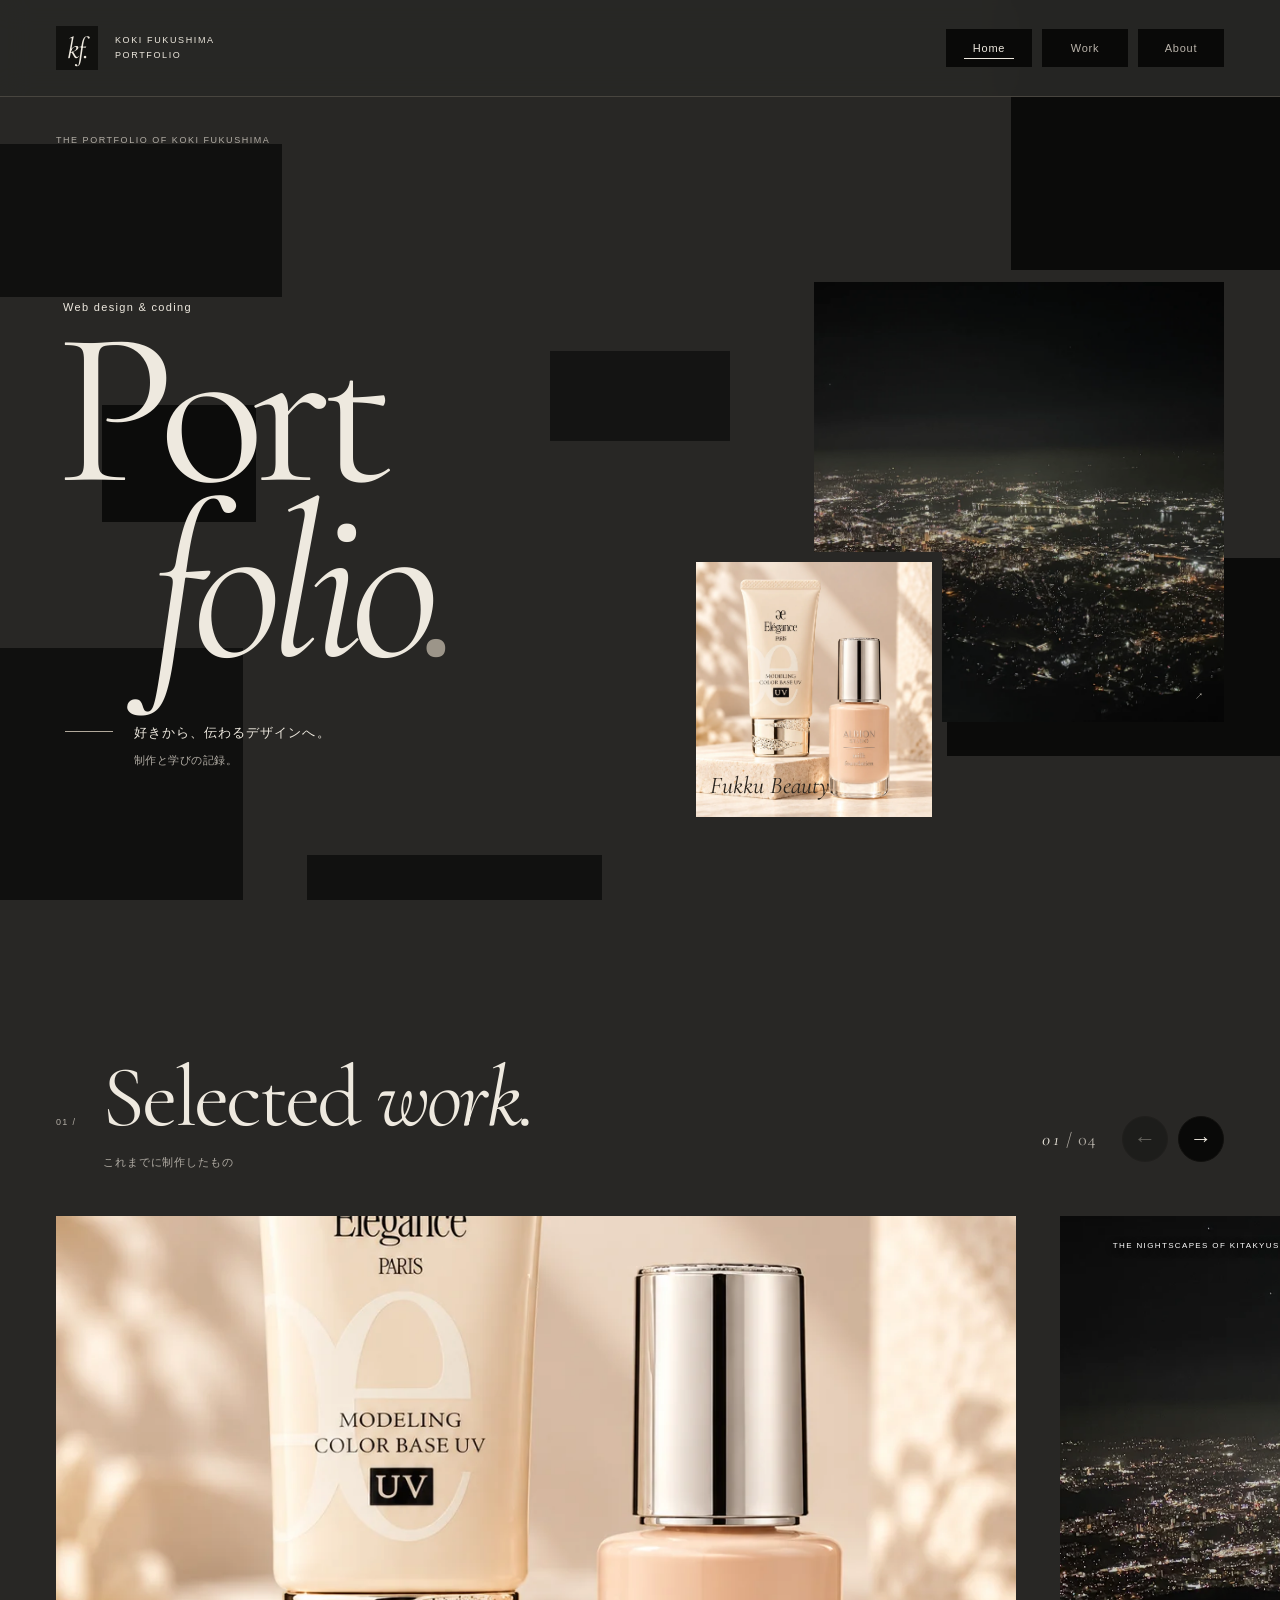
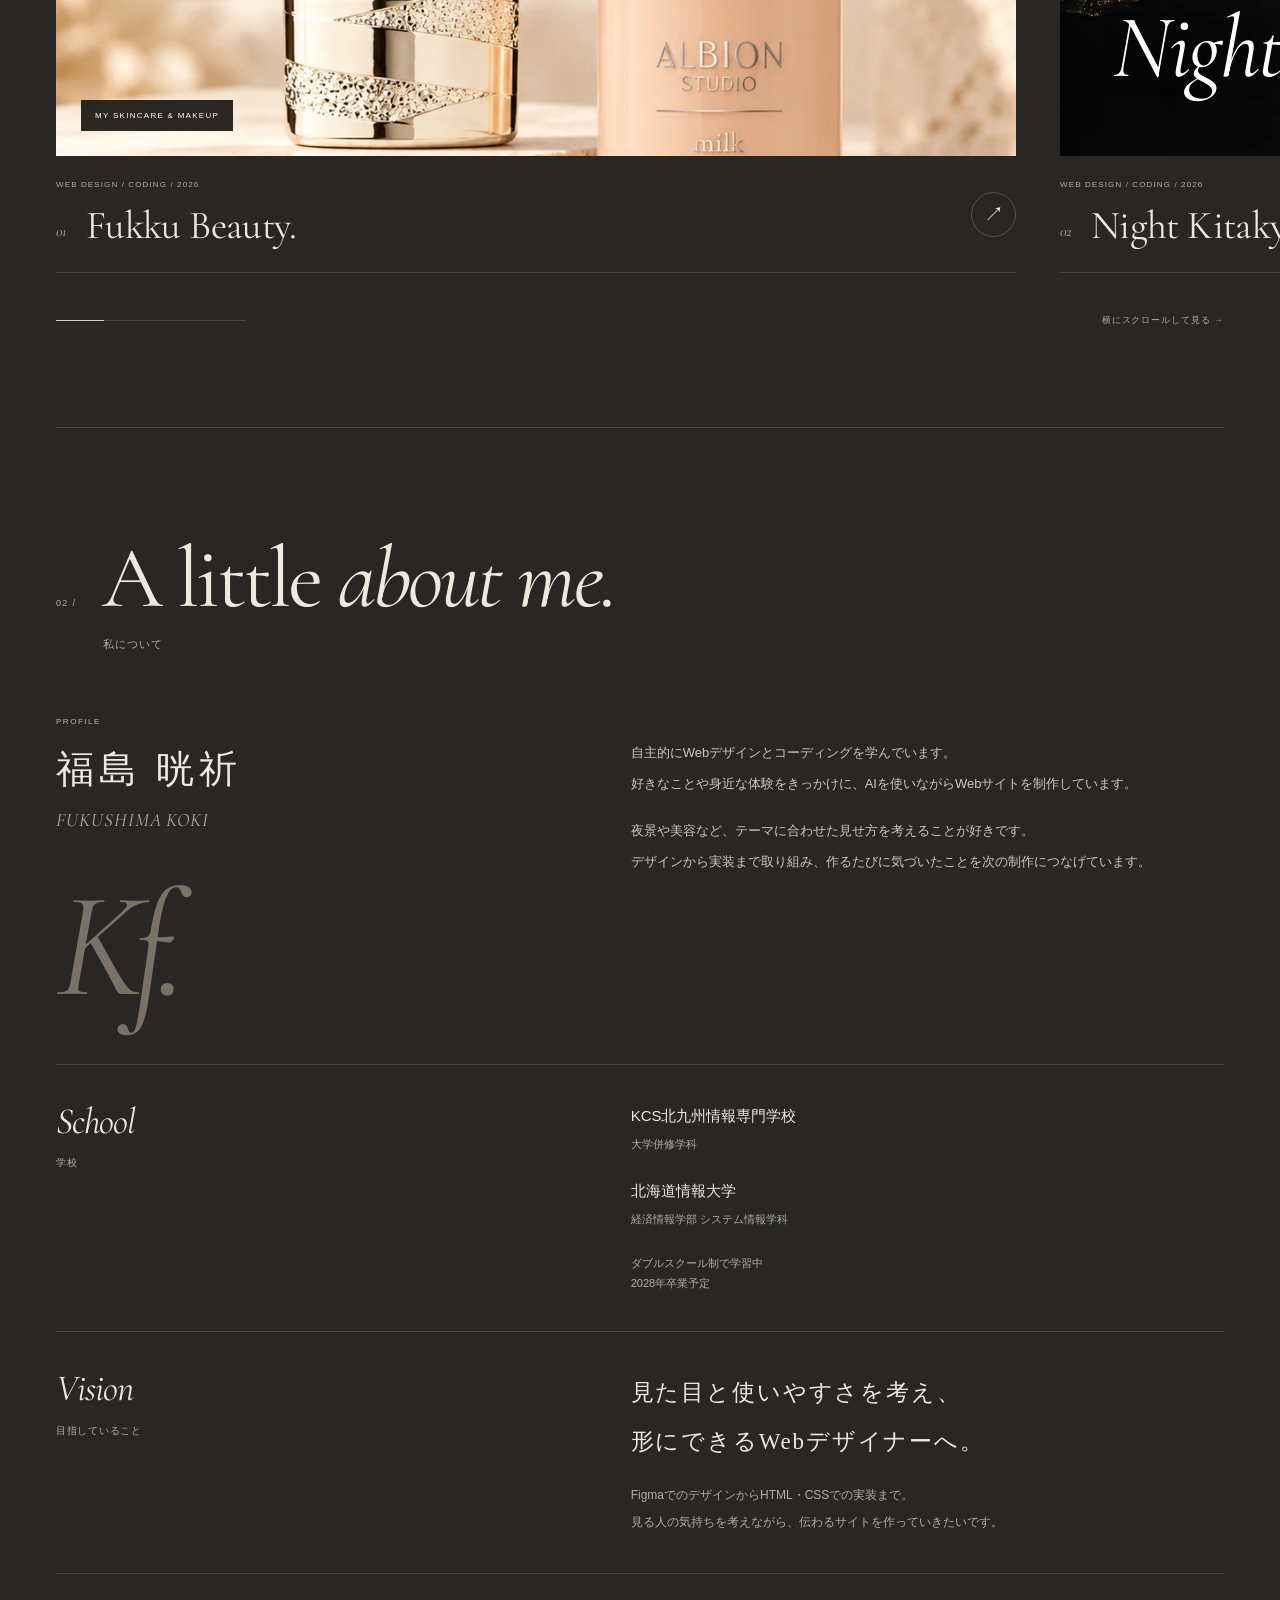
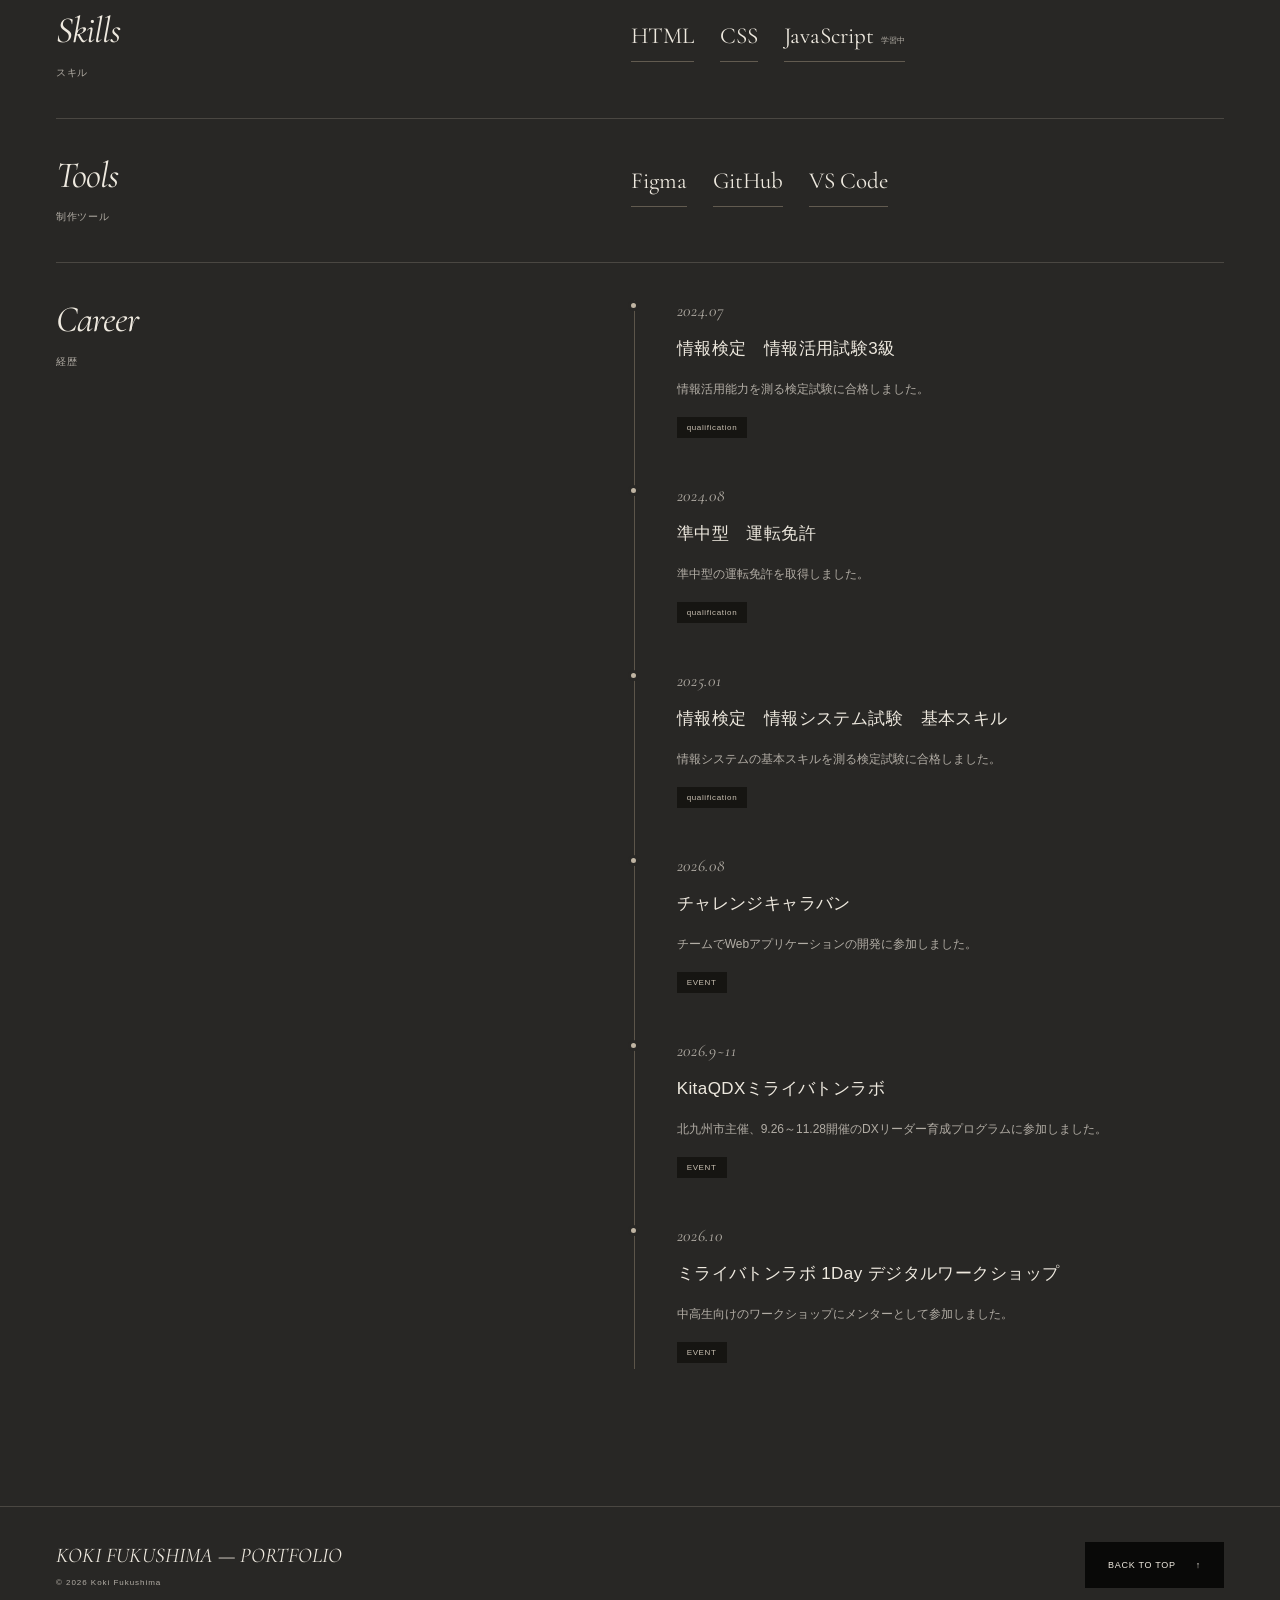
==== commit 0f3c026d: "0" ====
--- a/index.html
+++ b/index.html
@@ -1,313 +1,374 @@
 <!doctype html>
 <html lang="ja">
-
-<head>
-  <meta charset="utf-8" />
-  <meta name="viewport" content="width=device-width,initial-scale=1" />
-  <meta name="theme-color" content="#292929" />
-  <title>Koki Fukushima — Portfolio</title>
-  <meta name="description" content="福島晄祈のポートフォリオ。Webデザインとコーディングの制作作品、プロフィール、活動の記録を紹介します。" />
-  <link rel="icon" href="assets/favicon.svg" type="image/svg+xml" />
-  <link rel="stylesheet" href="assets/fonts/fonts.css" />
-  <link rel="stylesheet" href="styles.css" />
-  <link rel="stylesheet" href="editorial.css" />
-  <script defer src="app.js"></script>
-</head>
-
-<body>
-  <div class="ambient-background" aria-hidden="true">
-    <div class="ambient-scene">
-      <span class="ambient-block"></span><span class="ambient-block"></span><span class="ambient-block"></span><span
-        class="ambient-block"></span><span class="ambient-block"></span><span class="ambient-block"></span><span
-        class="ambient-block"></span>
+  <head>
+    <meta charset="utf-8" />
+    <meta name="viewport" content="width=device-width,initial-scale=1" />
+    <meta name="theme-color" content="#292929" />
+    <title>Koki Fukushima — Portfolio</title>
+    <meta
+      name="description"
+      content="福島晄祈のポートフォリオ。Webデザインとコーディングの制作作品、プロフィール、活動の記録を紹介します。"
+    />
+    <link rel="icon" href="assets/favicon.svg" type="image/svg+xml" />
+    <link rel="stylesheet" href="assets/fonts/fonts.css" />
+    <link rel="stylesheet" href="styles.css" />
+    <link rel="stylesheet" href="editorial.css" />
+    <script defer src="app.js"></script>
+  </head>
+
+  <body>
+    <div class="ambient-background" aria-hidden="true">
+      <div class="ambient-scene">
+        <span class="ambient-block"></span>
+        <span class="ambient-block"></span>
+        <span class="ambient-block"></span>
+        <span class="ambient-block"></span>
+        <span class="ambient-block"></span>
+        <span class="ambient-block"></span>
+        <span class="ambient-block"></span>
+      </div>
     </div>
-  </div>
-  <a class="skip" href="#main">本文へスキップ</a>
-  <header class="site-header">
-    <div class="wrap header-inner">
-      <a class="brand" href="index.html#home" aria-label="福島晄祈のポートフォリオ ホーム"><span class="brand-mark">kf.</span><span
-          class="brand-name">KOKI FUKUSHIMA<br />PORTFOLIO</span></a>
-      <nav class="nav" aria-label="メインナビゲーション">
-        <a href="#home" aria-current="location">Home</a><a href="#work">Work</a><a href="#about">About</a>
-      </nav>
-    </div>
-  </header>
-
-  <main id="main">
-    <section id="home" class="hero wrap fade-in" aria-labelledby="home-title">
-      <div class="hero-top">
-        <p class="micro">THE PORTFOLIO OF KOKI FUKUSHIMA</p>
+    <a class="skip" href="#main">本文へスキップ</a>
+    <header class="site-header">
+      <div class="wrap header-inner">
+        <a class="brand" href="index.html#home" aria-label="福島晄祈のポートフォリオ ホーム">
+          <span class="brand-mark">kf.</span>
+          <span class="brand-name">KOKI FUKUSHIMA<br />PORTFOLIO</span>
+        </a>
+        <nav class="nav" aria-label="メインナビゲーション">
+          <a href="#home" aria-current="location">Home</a>
+          <a href="#work">Work</a>
+          <a href="#about">About</a>
+        </nav>
       </div>
-      <div class="hero-editorial">
-        <div class="hero-type">
-          <p class="hero-pretitle">Web design & coding</p>
-          <h1 id="home-title" aria-label="Portfolio">
-            <span class="title-first">Port</span><span class="title-second">folio<span
-                class="title-period">.</span></span>
-          </h1>
-          <div class="hero-description">
-            <span class="fine-line" aria-hidden="true"></span>
-            <p>好きから、伝わるデザインへ。<br /><span>制作と学びの記録。</span></p>
-          </div>
-        </div>
-        <div class="hero-composition">
-          <a class="hero-image hero-image-night" href="work/night-kitakyu/index.html"
-            aria-label="Night Kitakyuの作品詳細を見る"><img src="assets/night.webp" alt="北九州の街に広がる夜景"
-              fetchpriority="high" /><span class="hero-image-label">02 / NIGHT KITAKYU <span
-                aria-hidden="true">↗</span></span></a><a class="hero-image hero-image-beauty"
-            href="work/fukku-beauty/index.html" aria-label="Fukku Beauty.の作品詳細を見る"><img src="assets/beauty.webp"
-              alt="やわらかな光の中のメイク用品" /><span class="hero-beauty-label">Fukku Beauty.</span></a><span
-            class="vertical-caption" aria-hidden="true">DIFFERENT MOODS. ONE CREATOR.</span>
-        </div>
+    </header>
+
+    <main id="main">
+      <section id="home" class="hero wrap fade-in" aria-labelledby="home-title">
+        <div class="hero-top">
+          <p class="micro">THE PORTFOLIO OF KOKI FUKUSHIMA</p>
+        </div>
+        <div class="hero-editorial">
+          <div class="hero-type">
+            <p class="hero-pretitle">Web design & coding</p>
+            <h1 id="home-title" aria-label="Portfolio">
+              <span class="title-first">Port</span>
+              <span class="title-second">folio<span class="title-period">.</span></span>
+            </h1>
+            <div class="hero-description">
+              <span class="fine-line" aria-hidden="true"></span>
+              <p>好きから、伝わるデザインへ。<br /><span>制作と学びの記録。</span></p>
+            </div>
+          </div>
+          <div class="hero-composition">
+            <a
+              class="hero-image hero-image-night"
+              href="work/night-kitakyu/index.html"
+              aria-label="Night Kitakyuの作品詳細を見る"
+            >
+              <img src="assets/night.webp" alt="北九州の街に広がる夜景" fetchpriority="high" />
+              <span class="hero-image-label">
+                02 / NIGHT KITAKYU <span aria-hidden="true">↗</span>
+              </span>
+            </a>
+            <a
+              class="hero-image hero-image-beauty"
+              href="work/fukku-beauty/index.html"
+              aria-label="Fukku Beauty.の作品詳細を見る"
+            >
+              <img src="assets/beauty.webp" alt="やわらかな光の中のメイク用品" />
+              <span class="hero-beauty-label">Fukku Beauty.</span>
+            </a>
+          </div>
+        </div>
+      </section>
+
+      <section id="work" class="section work-section" aria-labelledby="work-title">
+        <div class="wrap section-head">
+          <div>
+            <div class="section-heading">
+              <span class="section-index">01 /</span>
+              <h2 id="work-title">Selected <em>work.</em></h2>
+            </div>
+            <p class="section-sub">これまでに制作したもの</p>
+          </div>
+          <div class="work-controls">
+            <p class="work-count" aria-live="polite" aria-atomic="true">
+              <strong data-current>01</strong> / 04
+            </p>
+            <button
+              class="arrow-button"
+              data-direction="prev"
+              type="button"
+              aria-label="前の作品へ"
+              disabled
+            >
+              <span class="arrow-icon" aria-hidden="true">←</span>
+            </button>
+            <button
+              class="arrow-button"
+              data-direction="next"
+              type="button"
+              aria-label="次の作品へ"
+            >
+              <span class="arrow-icon" aria-hidden="true">→</span>
+            </button>
+          </div>
+        </div>
+        <div
+          class="work-track"
+          tabindex="0"
+          role="region"
+          aria-label="作品一覧。横スクロール、左右の矢印キー、または前後のボタンで移動できます"
+        >
+          <article class="work-card">
+            <a
+              class="card-link"
+              href="work/fukku-beauty/index.html"
+              aria-label="Fukku Beauty.の作品詳細を見る"
+            >
+              <div class="card-visual visual-beauty">
+                <img
+                  src="assets/beauty.webp"
+                  alt="メイク・スキンケアサイトで使用しているベースメイク用品の画像"
+                  loading="lazy"
+                  decoding="async"
+                />
+                <span class="visual-label">MY SKINCARE & MAKEUP</span>
+              </div>
+              <div class="card-meta">
+                <div>
+                  <p class="card-kicker">
+                    WEB DESIGN / CODING <span aria-hidden="true"> / </span> 2026
+                  </p>
+                  <h3><span class="card-number">01</span>Fukku Beauty.</h3>
+                </div>
+                <span class="card-open" aria-hidden="true">↗</span>
+              </div>
+            </a>
+          </article>
+          <article class="work-card">
+            <a
+              class="card-link"
+              href="work/night-kitakyu/index.html"
+              aria-label="Night Kitakyuの作品詳細を見る"
+            >
+              <div class="card-visual visual-night">
+                <img
+                  src="assets/night.webp"
+                  alt="Night Kitakyuで使用している皿倉山からの夜景写真"
+                  loading="lazy"
+                  decoding="async"
+                />
+                <span class="visual-title">Night Kitakyu</span>
+                <span class="visual-corner">THE NIGHTSCAPES OF KITAKYUSHU</span>
+              </div>
+              <div class="card-meta">
+                <div>
+                  <p class="card-kicker">
+                    WEB DESIGN / CODING <span aria-hidden="true"> / </span> 2026
+                  </p>
+                  <h3><span class="card-number">02</span>Night Kitakyu</h3>
+                </div>
+                <span class="card-open" aria-hidden="true">↗</span>
+              </div>
+            </a>
+          </article>
+          <article class="work-card">
+            <a
+              class="card-link"
+              href="work/toresyoku/index.html"
+              aria-label="トレ食の作品詳細を見る"
+            >
+              <div class="card-visual visual-toresyoku">
+                <img
+                  src="assets/toresyoku.webp"
+                  alt="トレ食のロゴ。食事とトレーニングを組み合わせた赤いビジュアル"
+                  loading="lazy"
+                  decoding="async"
+                />
+              </div>
+              <div class="card-meta">
+                <div>
+                  <p class="card-kicker">
+                    WEB DESIGN / CODING <span aria-hidden="true"> / </span> 2026
+                  </p>
+                  <h3><span class="card-number">03</span>トレ食</h3>
+                </div>
+                <span class="card-open" aria-hidden="true">↗</span>
+              </div>
+            </a>
+          </article>
+          <article class="work-card">
+            <a
+              class="card-link"
+              href="work/mens-makeup/index.html"
+              aria-label="メンズメイク基礎編の作品詳細を見る"
+            >
+              <div class="card-visual visual-mens">
+                <img
+                  src="assets/mens.webp"
+                  alt="メンズメイク基礎編で使用している洗顔のイラスト"
+                  loading="lazy"
+                  decoding="async"
+                />
+                <span class="visual-label">清潔感、たったの５ステップで。</span>
+              </div>
+              <div class="card-meta">
+                <div>
+                  <p class="card-kicker">
+                    WEB DESIGN / CODING <span aria-hidden="true"> / </span> 2026
+                  </p>
+                  <h3><span class="card-number">04</span>メンズメイク基礎編</h3>
+                </div>
+                <span class="card-open" aria-hidden="true">↗</span>
+              </div>
+            </a>
+          </article>
+        </div>
+        <div class="wrap work-foot">
+          <div class="progress" aria-hidden="true">
+            <div class="progress-bar"></div>
+          </div>
+          <p class="work-hint">横にスクロールして見る <span aria-hidden="true">→</span></p>
+        </div>
+      </section>
+
+      <section id="about" class="section about wrap" aria-labelledby="about-title">
+        <div class="section-heading">
+          <span class="section-index">02 /</span>
+          <h2 id="about-title">A little <em>about me.</em></h2>
+        </div>
+        <p class="section-sub">私について</p>
+        <div class="about-intro">
+          <div>
+            <p class="profile-caption">PROFILE</p>
+            <h3 class="profile-name">福島 晄祈</h3>
+            <p class="profile-en">FUKUSHIMA KOKI</p>
+            <div class="profile-mark" aria-hidden="true">Kf.</div>
+          </div>
+          <div class="profile-text">
+            <p>自主的にWebデザインとコーディングを学んでいます。<br />好きなことや身近な体験をきっかけに、AIを使いながらWebサイトを制作しています。</p>
+            <p>夜景や美容など、テーマに合わせた見せ方を考えることが好きです。<br />デザインから実装まで取り組み、作るたびに気づいたことを次の制作につなげています。</p>
+          </div>
+        </div>
+        <div class="about-group">
+          <div class="group-label">
+            <h3 lang="en">School</h3>
+            <p>学校</p>
+          </div>
+          <div>
+            <div class="education-item">
+              <p class="school">KCS北九州情報専門学校</p>
+              <p class="school-detail">大学併修学科</p>
+            </div>
+            <div class="education-item">
+              <p class="school">北海道情報大学</p>
+              <p class="school-detail">経済情報学部 システム情報学科</p>
+              <br />
+              <p class="school-detail">ダブルスクール制で学習中<br />2028年卒業予定</p>
+            </div>
+          </div>
+        </div>
+        <div class="about-group">
+          <div class="group-label">
+            <h3 lang="en">Vision</h3>
+            <p>目指していること</p>
+          </div>
+          <div>
+            <p class="about-vision">見た目と使いやすさを考え、<br />形にできるWebデザイナーへ。</p>
+            <p class="about-note">
+              FigmaでのデザインからHTML・CSSでの実装まで。<br />
+              見る人の気持ちを考えながら、伝わるサイトを作っていきたいです。
+            </p>
+          </div>
+        </div>
+        <div class="about-group">
+          <div class="group-label">
+            <h3 lang="en">Skills</h3>
+            <p>スキル</p>
+          </div>
+          <div>
+            <div class="skills">
+              <span class="skill">HTML</span>
+              <span class="skill">CSS</span>
+              <span class="skill">JavaScript<small>学習中</small></span>
+            </div>
+          </div>
+        </div>
+        <div class="about-group">
+          <div class="group-label">
+            <h3 lang="en">Tools</h3>
+            <p>制作ツール</p>
+          </div>
+          <div>
+            <div class="skills">
+              <span class="skill">Figma</span>
+              <span class="skill">GitHub</span>
+              <span class="skill">VS Code</span>
+            </div>
+          </div>
+        </div>
+        <div class="about-group events">
+          <div class="group-label">
+            <h3 lang="en">Career</h3>
+            <p>経歴</p>
+          </div>
+          <div class="timeline">
+            <article class="timeline-item">
+              <time datetime="2024-07">2024.07</time>
+              <h4>情報検定　情報活用試験3級</h4>
+              <p>情報活用能力を測る検定試験に合格しました。</p>
+              <span class="event-type">qualification</span>
+            </article>
+
+            <article class="timeline-item">
+              <time datetime="2024-08">2024.08</time>
+              <h4>準中型　運転免許</h4>
+              <p>準中型の運転免許を取得しました。</p>
+              <span class="event-type">qualification</span>
+            </article>
+
+            <article class="timeline-item">
+              <time datetime="2025-01">2025.01</time>
+              <h4>情報検定　情報システム試験　基本スキル</h4>
+              <p>情報システムの基本スキルを測る検定試験に合格しました。</p>
+              <span class="event-type">qualification</span>
+            </article>
+
+            <article class="timeline-item">
+              <time datetime="2026-08">2026.08</time>
+              <h4>チャレンジキャラバン</h4>
+              <p>チームでWebアプリケーションの開発に参加しました。</p>
+              <span class="event-type">EVENT</span>
+            </article>
+
+            <article class="timeline-item">
+              <time datetime="2026-10">2026.9~11</time>
+              <h4>KitaQDXミライバトンラボ</h4>
+              <p>北九州市主催、9.26～11.28開催のDXリーダー育成プログラムに参加しました。</p>
+              <span class="event-type">EVENT</span>
+            </article>
+
+            <article class="timeline-item">
+              <time datetime="2026-10">2026.10</time>
+              <h4>ミライバトンラボ 1Day デジタルワークショップ</h4>
+              <p>中高生向けのワークショップにメンターとして参加しました。</p>
+              <span class="event-type">EVENT</span>
+            </article>
+          </div>
+        </div>
+      </section>
+    </main>
+
+    <footer class="footer">
+      <div class="wrap footer-inner">
+        <div>
+          <p class="footer-title">KOKI FUKUSHIMA — PORTFOLIO</p>
+          <p class="footer-copy">© 2026 Koki Fukushima</p>
+        </div>
+        <a class="back-top" href="index.html#home">BACK TO TOP <span aria-hidden="true">↑</span></a>
       </div>
-    </section>
-
-    <section id="work" class="section work-section" aria-labelledby="work-title">
-      <div class="wrap section-head">
-        <div>
-          <div class="section-heading">
-            <span class="section-index">01 /</span>
-            <h2 id="work-title">Selected <em>work.</em></h2>
-          </div>
-          <p class="section-sub">これまでに制作したもの</p>
-        </div>
-        <div class="work-controls">
-          <p class="work-count" aria-live="polite" aria-atomic="true">
-            <strong data-current>01</strong> / 04
-          </p>
-          <button class="arrow-button" data-direction="prev" type="button" aria-label="前の作品へ" disabled>
-            <span class="arrow-icon" aria-hidden="true">←</span></button><button class="arrow-button"
-            data-direction="next" type="button" aria-label="次の作品へ">
-            <span class="arrow-icon" aria-hidden="true">→</span>
-          </button>
-        </div>
-      </div>
-      <div class="work-track" tabindex="0" role="region" aria-label="作品一覧。横スクロール、左右の矢印キー、または前後のボタンで移動できます">
-        <article class="work-card">
-          <a class="card-link" href="work/fukku-beauty/index.html" aria-label="Fukku Beauty.の作品詳細を見る">
-            <div class="card-visual visual-beauty">
-              <img src="assets/beauty.webp" alt="メイク・スキンケアサイトで使用しているベースメイク用品の画像" loading="lazy" decoding="async" /><span
-                class="visual-label">MY SKINCARE & MAKEUP</span>
-            </div>
-            <div class="card-meta">
-              <div>
-                <p class="card-kicker">
-                  WEB DESIGN / CODING <span aria-hidden="true"> / </span> 2026
-                </p>
-                <h3><span class="card-number">01</span>Fukku Beauty.</h3>
-              </div>
-              <span class="card-open" aria-hidden="true">↗</span>
-            </div>
-          </a>
-        </article>
-        <article class="work-card">
-          <a class="card-link" href="work/night-kitakyu/index.html" aria-label="Night Kitakyuの作品詳細を見る">
-            <div class="card-visual visual-night">
-              <img src="assets/night.webp" alt="Night Kitakyuで使用している皿倉山からの夜景写真" loading="lazy" decoding="async" /><span
-                class="visual-title">Night Kitakyu</span><span class="visual-corner">THE NIGHTSCAPES OF
-                KITAKYUSHU</span>
-            </div>
-            <div class="card-meta">
-              <div>
-                <p class="card-kicker">
-                  WEB DESIGN / CODING <span aria-hidden="true"> / </span> 2026
-                </p>
-                <h3><span class="card-number">02</span>Night Kitakyu</h3>
-              </div>
-              <span class="card-open" aria-hidden="true">↗</span>
-            </div>
-          </a>
-        </article>
-        <article class="work-card">
-          <a class="card-link" href="work/toresyoku/index.html" aria-label="トレ食の作品詳細を見る">
-            <div class="card-visual visual-toresyoku">
-              <img src="assets/toresyoku.webp" alt="トレ食のロゴ。食事とトレーニングを組み合わせた赤いビジュアル" loading="lazy" decoding="async" />
-            </div>
-            <div class="card-meta">
-              <div>
-                <p class="card-kicker">WEB DESIGN / CODING <span aria-hidden="true"> / </span> 2026</p>
-                <h3><span class="card-number">03</span>トレ食</h3>
-              </div>
-              <span class="card-open" aria-hidden="true">↗</span>
-            </div>
-          </a>
-        </article>
-        <article class="work-card">
-          <a class="card-link" href="work/mens-makeup/index.html" aria-label="メンズメイク基礎編の作品詳細を見る">
-            <div class="card-visual visual-mens">
-              <img src="assets/mens.webp" alt="メンズメイク基礎編で使用している洗顔のイラスト" loading="lazy" decoding="async" /><span
-                class="visual-label">清潔感、たったの５ステップで。</span>
-            </div>
-            <div class="card-meta">
-              <div>
-                <p class="card-kicker">
-                  WEB DESIGN / CODING <span aria-hidden="true"> / </span> 2026
-                </p>
-                <h3><span class="card-number">04</span>メンズメイク基礎編</h3>
-              </div>
-              <span class="card-open" aria-hidden="true">↗</span>
-            </div>
-          </a>
-        </article>
-      </div>
-      <div class="wrap work-foot">
-        <div class="progress" aria-hidden="true">
-          <div class="progress-bar"></div>
-        </div>
-        <p class="work-hint">横にスクロールして見る <span aria-hidden="true">→</span></p>
-      </div>
-    </section>
-
-    <section id="about" class="section about wrap" aria-labelledby="about-title">
-      <div class="section-heading">
-        <span class="section-index">02 /</span>
-        <h2 id="about-title">A little <em>about me.</em></h2>
-      </div>
-      <p class="section-sub">私について</p>
-      <div class="about-intro">
-        <div>
-          <p class="profile-caption">PROFILE</p>
-          <h3 class="profile-name">福島 晄祈</h3>
-          <p class="profile-en">FUKUSHIMA KOKI</p>
-          <div class="profile-mark" aria-hidden="true">Kf.</div>
-        </div>
-        <div class="profile-text">
-          <p>
-            自主的にWebデザインとコーディングを学んでいます。<br />好きなことや身近な体験をきっかけに、AIを使いながらWebサイトを制作しています。
-          </p>
-          <p>
-            夜景や美容など、テーマに合わせた見せ方を考えることが好きです。<br />デザインから実装まで取り組み、作るたびに気づいたことを次の制作につなげています。
-          </p>
-        </div>
-      </div>
-      <div class="about-group">
-        <div class="group-label">
-          <h3 lang="en">School</h3>
-          <p>学校</p>
-        </div>
-        <div>
-          <div class="education-item">
-            <p class="school">KCS北九州情報専門学校</p>
-            <p class="school-detail">大学併修学科</p>
-          </div>
-          <div class="education-item">
-            <p class="school">北海道情報大学</p>
-            <p class="school-detail">経済情報学部 システム情報学科</p>
-            <br />
-            <p class="school-detail">ダブルスクール制で学習中<br />2028年卒業予定</p>
-          </div>
-        </div>
-      </div>
-      <div class="about-group">
-        <div class="group-label">
-          <h3 lang="en">Vision</h3>
-          <p>目指していること</p>
-        </div>
-        <div>
-          <p class="about-vision">見た目と使いやすさを考え、<br />形にできるWebデザイナーへ。</p>
-          <p class="about-note">
-            FigmaでのデザインからHTML・CSSでの実装まで。<br />見る人の気持ちを考えながら、伝わるサイトを作っていきたいです。
-          </p>
-        </div>
-      </div>
-      <div class="about-group">
-        <div class="group-label">
-          <h3 lang="en">Skills</h3>
-          <p>スキル</p>
-        </div>
-        <div>
-          <div class="skills">
-            <span class="skill">HTML</span><span class="skill">CSS</span><span
-              class="skill">JavaScript<small>学習中</small></span>
-          </div>
-        </div>
-      </div>
-      <div class="about-group">
-        <div class="group-label">
-          <h3 lang="en">Tools</h3>
-          <p>制作ツール</p>
-        </div>
-        <div>
-          <div class="skills">
-            <span class="skill">Figma</span><span class="skill">GitHub</span><span class="skill">VS Code</span>
-          </div>
-        </div>
-      </div>
-      <div class="about-group events">
-        <div class="group-label">
-          <h3 lang="en">Career</h3>
-          <p>経歴</p>
-        </div>
-        <div class="timeline">
-
-          <article class="timeline-item">
-            <time datetime="2024-07">2024.07</time>
-            <h4>情報検定　情報活用試験3級</h4>
-            <p>
-              情報活用能力を測る検定試験に合格しました。
-            </p>
-            <span class="event-type">qualification</span>
-          </article>
-
-          <article class="timeline-item">
-            <time datetime="2024-08">2024.08</time>
-            <h4>準中型　運転免許</h4>
-            <p>
-              準中型の運転免許を取得しました。
-            </p>
-            <span class="event-type">qualification</span>
-          </article>
-
-          <article class="timeline-item">
-            <time datetime="2025-01">2025.01</time>
-            <h4>情報検定　情報システム試験　基本スキル</h4>
-            <p>
-              情報システムの基本スキルを測る検定試験に合格しました。
-            </p>
-            <span class="event-type">qualification</span>
-          </article>
-
-          <article class="timeline-item">
-            <time datetime="2026-08">2026.08</time>
-            <h4>チャレンジキャラバン</h4>
-            <p>
-              チームでWebアプリケーションの開発に参加しました。
-            </p>
-            <span class="event-type">EVENT</span>
-          </article>
-
-          <article class="timeline-item">
-            <time datetime="2026-10">2026.9~11</time>
-            <h4>KitaQDXミライバトンラボ</h4>
-            <p>
-              北九州市主催、9.26～11.28開催のDXリーダー育成プログラムに参加しました。
-            </p>
-            <span class="event-type">EVENT</span>
-          </article>
-
-          <article class="timeline-item">
-            <time datetime="2026-10">2026.10</time>
-            <h4>ミライバトンラボ 1Day デジタルワークショップ</h4>
-            <p>
-              中高生向けのワークショップにメンターとして参加しました。
-            </p>
-            <span class="event-type">EVENT</span>
-          </article>
-
-        </div>
-      </div>
-    </section>
-  </main>
-
-  <footer class="footer">
-    <div class="wrap footer-inner">
-      <div>
-        <p class="footer-title">KOKI FUKUSHIMA — PORTFOLIO</p>
-        <p class="footer-copy">© 2026 Koki Fukushima</p>
-      </div>
-      <a class="back-top" href="index.html#home">BACK TO TOP <span aria-hidden="true">↑</span></a>
-    </div>
-  </footer>
-</body>
-
-</html>+    </footer>
+  </body>
+</html>
--- a/styles.css
+++ b/styles.css
@@ -1,4 +1,5 @@
 /* 色・余白・文字の設定はここでまとめて変更できます。 */
+
 :root {
   --bg: #292929;
   --ink: #f1f0eb;
--- a/editorial.css
+++ b/editorial.css
@@ -1,4 +1,5 @@
 /* Editorial direction: charcoal, ivory, fine serif typography, generous space. */
+
 :root {
   --bg: #282725;
   --ink: #eee9df;
@@ -770,7 +771,8 @@
 
   to {
     opacity: 1;
-    clip-path: inset(0);
+    clip-path: none;
+    /* 表示後は切り抜きを解除 */
     transform: translateY(0);
   }
 }
@@ -1688,5 +1690,10 @@
 }
 
 /* トレ食のロゴ全体が見えるように表示する。 */
-.visual-toresyoku { background: #4c0000; }
-.visual-toresyoku img { object-fit: contain; }
+.visual-toresyoku {
+  background: #4c0000;
+}
+
+.visual-toresyoku img {
+  object-fit: contain;
+}
